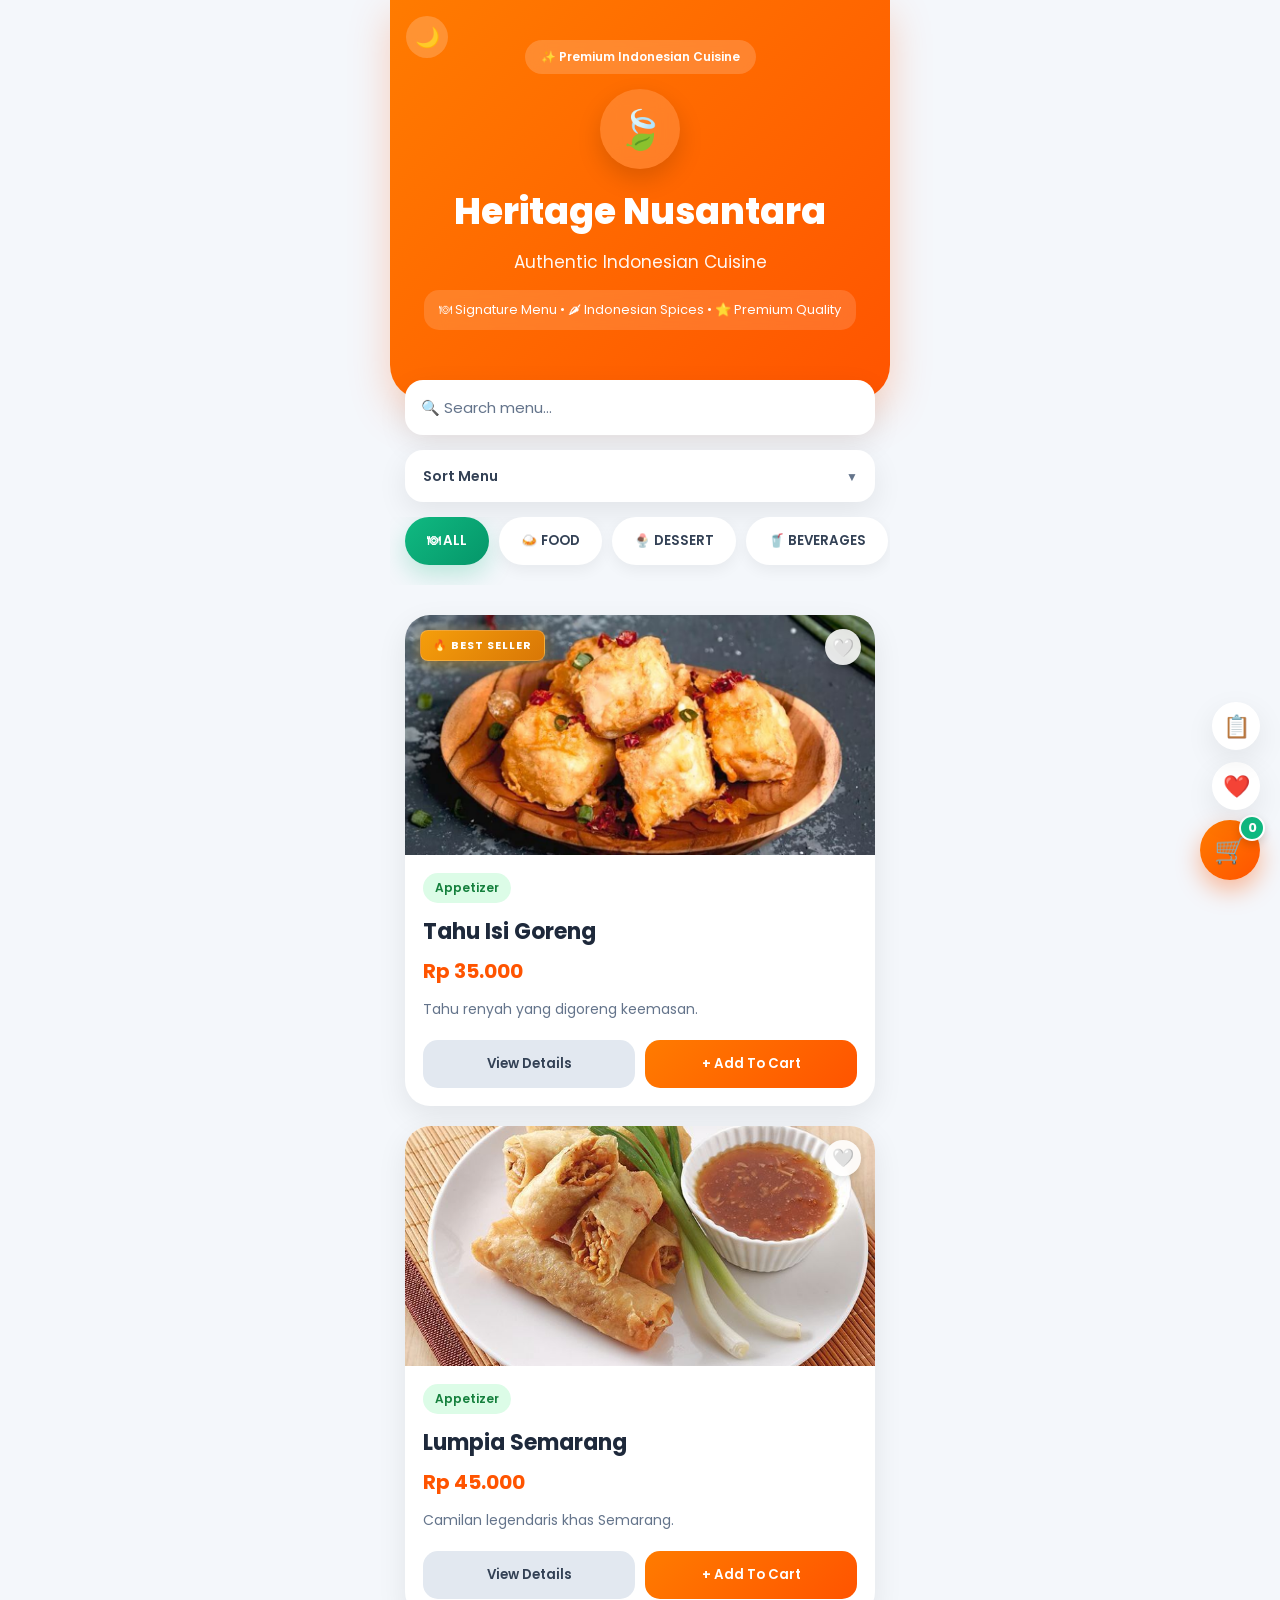
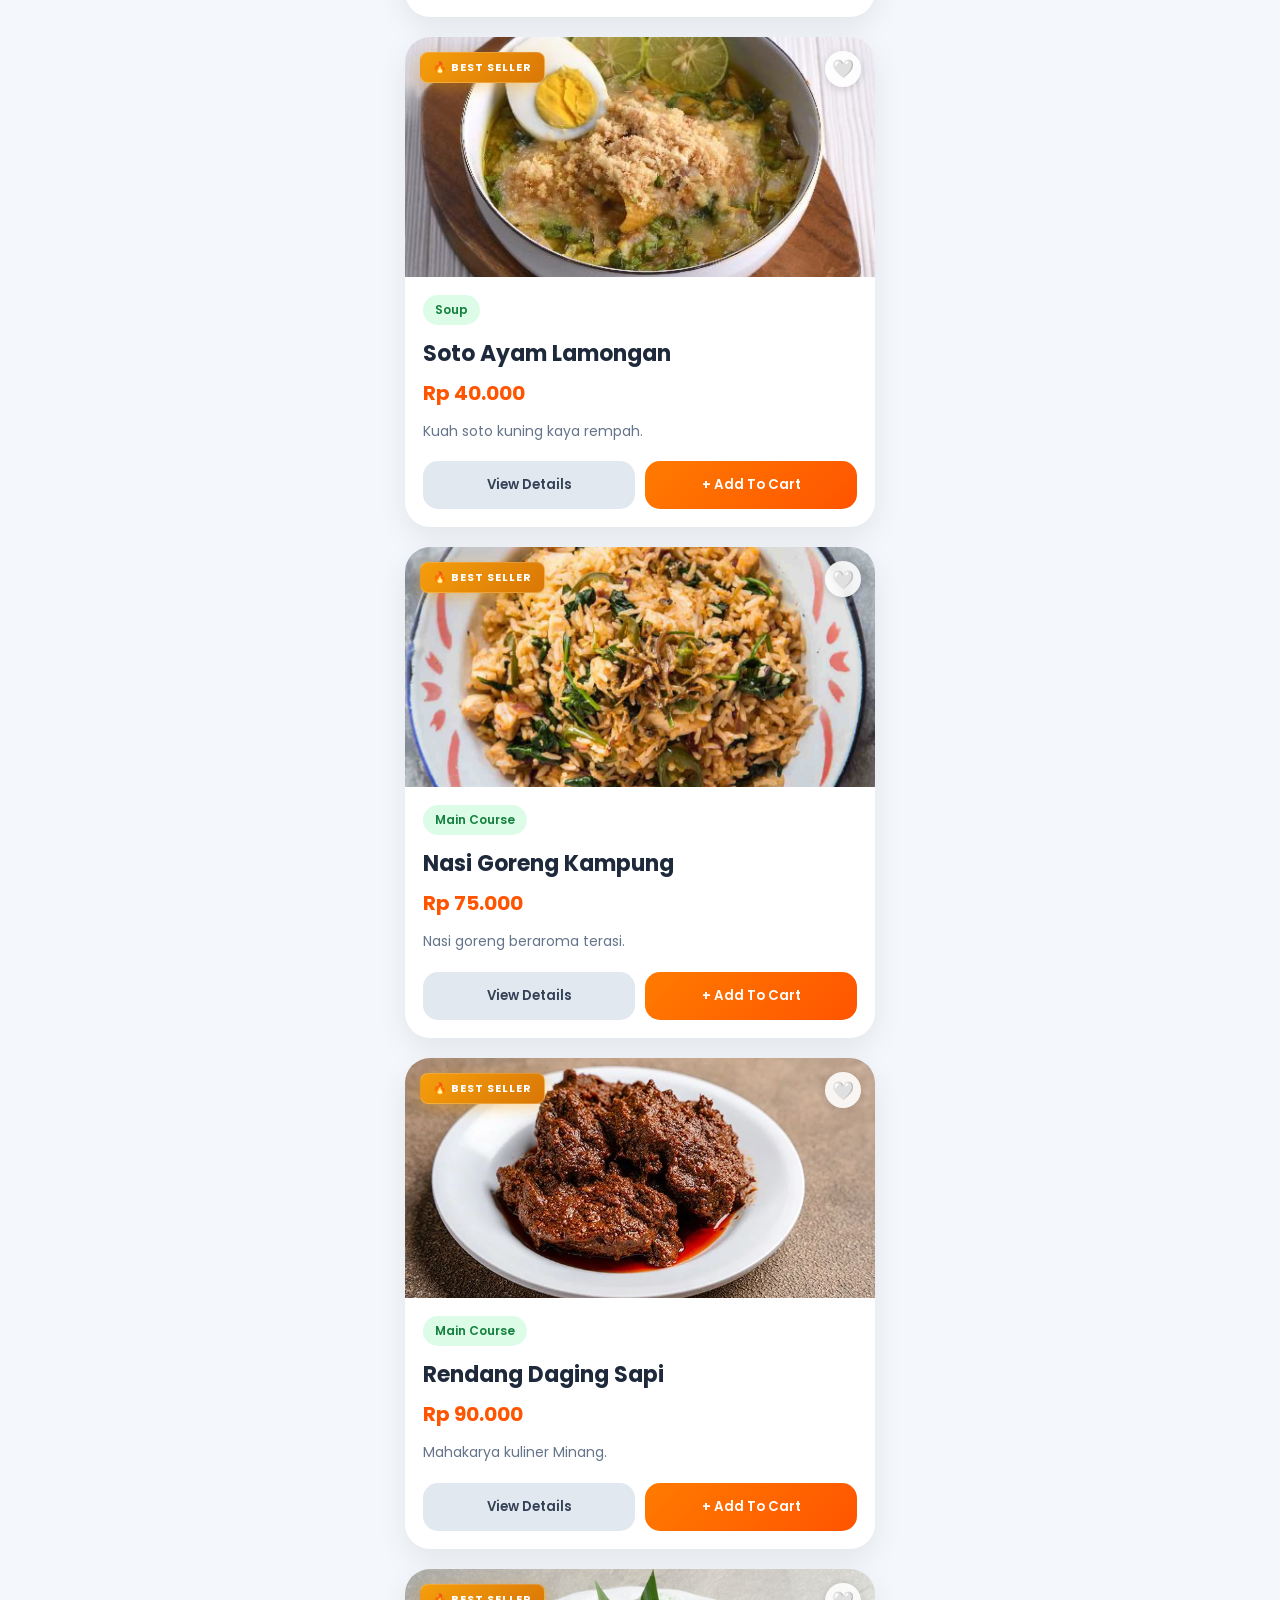
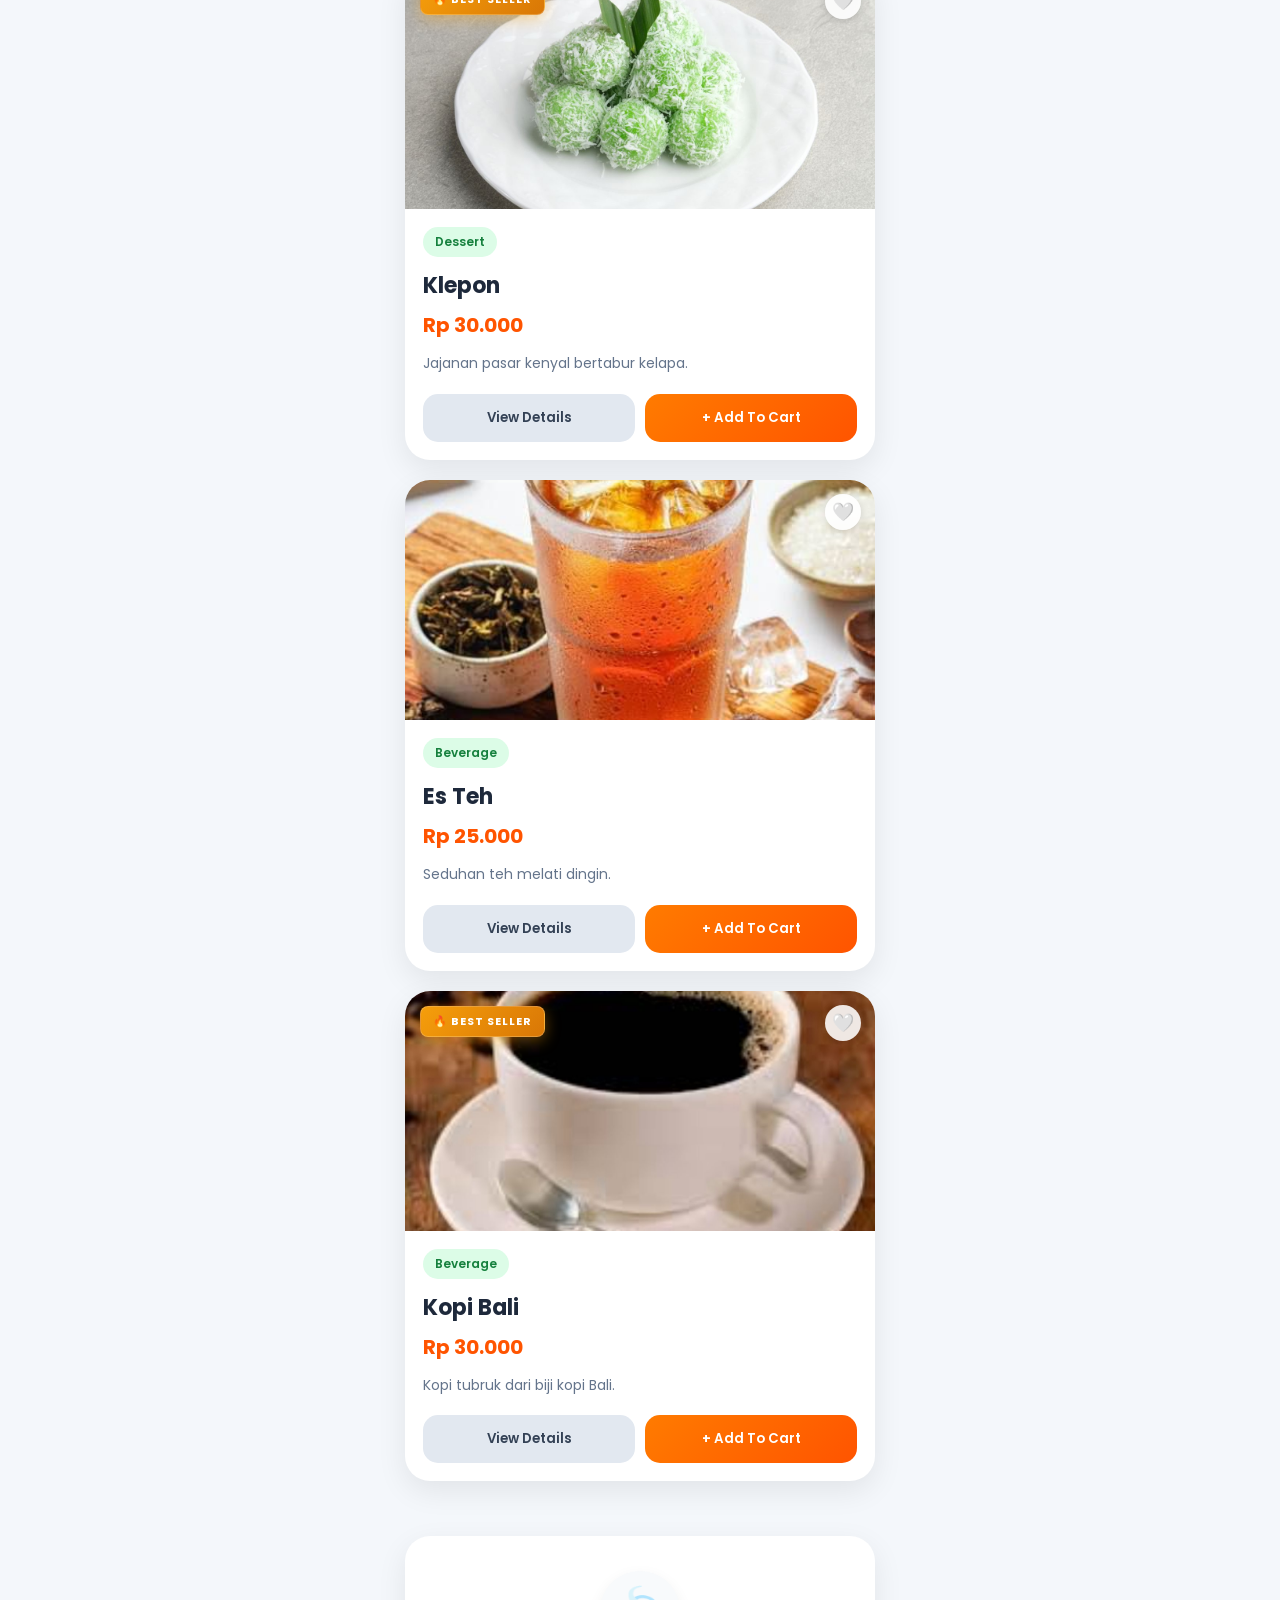
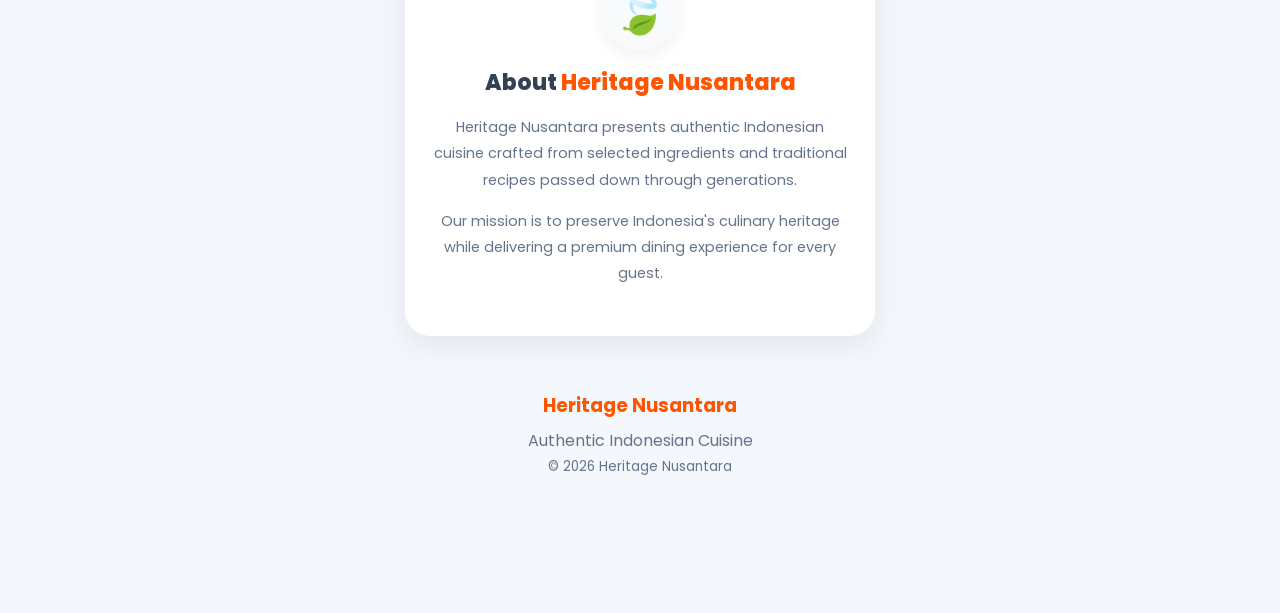
==== index.html @ e9218ec2 "Update index.html" ====
<!DOCTYPE html>
<html lang="id" data-theme="light">
<head>
    <meta charset="UTF-8">
    <meta name="viewport" content="width=device-width, initial-scale=1.0, viewport-fit=cover">
    <title>Heritage Nusantara - Premium Indonesian Cuisine</title>
    <link rel="stylesheet" href="style.css">
</head>
<body>

<!-- ===== SUCCESS POPUP ===== -->
<div id="success-popup" class="success-popup">
    <div class="popup-content">
        <div class="checkmark">✓</div>
        <p>Successfully added to cart!</p>
    </div>
</div>

<!-- ===== QUICK ADD MODAL ===== -->
<div id="quickAddModal" class="quick-add-modal">
    <div class="quick-add-content">
        <span class="close-quick" onclick="closeQuickAddModal()">&times;</span>
        <h3>➕ Add to Cart</h3>
        <p id="quickAddItemName"></p>
        <div class="quantity-wrapper">
            <button onclick="decreaseQuickQty()">-</button>
            <span id="quickQty">1</span>
            <button onclick="increaseQuickQty()">+</button>
        </div>
        <textarea id="quickNotes" placeholder="Special request notes (optional)..."></textarea>
        <button class="order-btn" onclick="confirmQuickAdd()">Add To Cart</button>
    </div>
</div>

<div class="app">
    <header>
        <div class="restaurant-badge">✨ Premium Indonesian Cuisine</div>
        <button class="darkmode-toggle" id="darkmodeToggle" onclick="toggleDarkMode()" title="Toggle Dark Mode">
            <span id="darkmodeIcon">🌙</span>
        </button>
        <button class="cart-icon" id="cartIconBtn" onclick="openCart()">
            🛒
            <span id="cart-count">0</span>
        </button>
        <div class="logo-circle">🍃</div>
        <h1 class="restaurant-name">Heritage Nusantara</h1>
        <p class="restaurant-tagline">Authentic Indonesian Cuisine</p>
        <div class="header-info">
            🍽 Signature Menu • 🌶 Indonesian Spices • ⭐ Premium Quality
        </div>
    </header>

    <div class="search-wrapper">
        <input type="text" id="searchInput" placeholder="🔍 Search menu..." onkeyup="searchMenu()">
    </div>
    <div class="sort-wrapper">
        <select id="sortMenu" onchange="sortMenu()">
            <option value="" disabled selected>Sort Menu</option>
            <option value="default">❌ Clear Filter (Default)</option>
            <option value="az">A-Z</option>
            <option value="za">Z-A</option>
            <option value="low">Price Low to High</option>
            <option value="high">Price High to Low</option>
        </select>
    </div>
    <div class="category-wrapper">
        <button class="category-btn active" onclick="changeCategory(this,'all')">🍽 ALL</button>
        <button class="category-btn" onclick="changeCategory(this,'makanan')">🍛 FOOD</button>
        <button class="category-btn" onclick="changeCategory(this,'dessert')">🍨 DESSERT</button>
        <button class="category-btn" onclick="changeCategory(this,'minuman')">🥤 BEVERAGES</button>
    </div>
    <div id="menu-list"></div>

    <section class="about-section">
        <div class="about-icon">🍃</div>
        <h2>About <span>Heritage Nusantara</span></h2>
        <p>Heritage Nusantara presents authentic Indonesian cuisine crafted from selected ingredients and traditional recipes passed down through generations.</p>
        <p>Our mission is to preserve Indonesia's culinary heritage while delivering a premium dining experience for every guest.</p>
    </section>
    <footer>
        <h3>Heritage Nusantara</h3>
        <p>Authentic Indonesian Cuisine</p>
        <small>© 2026 Heritage Nusantara</small>
    </footer>
</div>

<!-- ===== MODAL DETAIL ===== -->
<div id="modal" class="modal">
    <div class="modal-container">
        <span class="close-modal" onclick="closeModal()">&times;</span>
        <div class="modal-scrollable">
            <img id="modal-image" class="modal-image" loading="lazy">
            <div class="modal-content-inner">
                <div class="modal-header-row">
                    <div id="modal-category" class="modal-category"></div>
                    <button class="fav-btn" id="modalFavBtn" onclick="toggleFavFromModal()" title="Favorite">♡</button>
                    <button class="share-btn" id="modalShareBtn" onclick="shareItem()" title="Share Menu">
                        <svg width="17" height="17" viewBox="0 0 24 24" fill="none" stroke="currentColor" stroke-width="2.5" stroke-linecap="round" stroke-linejoin="round"><circle cx="18" cy="5" r="3"/><circle cx="6" cy="12" r="3"/><circle cx="18" cy="19" r="3"/><line x1="8.59" y1="13.51" x2="15.42" y2="17.49"/><line x1="15.41" y1="6.51" x2="8.59" y2="10.49"/></svg>
                    </button>
                </div>
                <h2 id="modal-name" class="modal-name"></h2>
                <div id="modal-price" class="modal-price"></div>
                <p id="modal-desc" class="modal-description"></p>
                <div class="modal-quantity">
                    <button class="qty-control" onclick="decreaseModalQty()">−</button>
                    <span id="modal-qty">1</span>
                    <button class="qty-control" onclick="increaseModalQty()">+</button>
                </div>
                <textarea id="modal-notes" placeholder="Special request notes (optional)..."></textarea>
                <button class="modal-add-btn" onclick="addToCartFromModal()">Add To Cart</button>
            </div>
        </div>
    </div>
</div>

<!-- ===== CART MODAL (dengan layar Bill Monitor) ===== -->
<div id="cartModal" class="cart-modal">
    <div class="cart-content">
        <span class="close" onclick="closeCart()">×</span>

        <!-- Screen 1: Cart -->
        <div id="cart-screen">
            <h2>🛒 Your Cart</h2>
            <div id="cart-items"></div>
            <div id="cart-empty-state" class="cart-empty-state" style="display:none;">
                <div class="empty-icon">🛒</div>
                <p>Your cart is empty</p>
                <small>Add some delicious items!</small>
            </div>
            <div class="cart-footer">
                <div class="cart-total">
                    Total: <span id="cart-total">Rp 0</span>
                </div>
                <div class="cart-actions-row">
                    <button class="clear-cart-btn" onclick="clearCart()">🗑 Clear All</button>
                    <button class="checkout-btn" onclick="openOrderSummary()">Proceed to Order</button>
                </div>
            </div>
        </div>

        <!-- Screen 2: Order Summary + Table Number -->
        <div id="order-summary-screen" style="display:none;">
            <h2>📋 Order Summary</h2>
            <div class="table-input-wrapper">
                <label>🪑 Table Number</label>
                <input type="text" id="tableNumber" placeholder="e.g. Table 5" maxlength="20">
            </div>
            <div id="order-summary-items"></div>
            <div class="order-summary-total">
                <span>Total</span>
                <span id="order-summary-grand-total"></span>
            </div>
            <div class="order-timestamp">
                <span id="order-time-display"></span>
            </div>
            <div class="summary-btn-row">
                <button class="back-btn" onclick="backToCart()">← Back</button>
                <button class="checkout-btn" onclick="openPayment()">Pay via QRIS →</button>
            </div>
        </div>

        <!-- Screen 3: Payment -->
        <div id="payment-screen" style="display:none;">
            <h2>💳 QRIS Payment</h2>
            <div class="payment-info-box">
                <div class="pay-table-info" id="payTableInfo"></div>
                <div class="pay-total-info" id="payTotalInfo"></div>
                <div class="pay-time-info" id="payTimeInfo"></div>
            </div>
            <div class="qris-placeholder">
                <div class="barcode-box">
                    <img src="images/QRIS.jpg" alt="QRIS Payment" loading="lazy" style="width:100%; max-width:200px; display:block; margin:0 auto;">
                </div>
            </div>
            <p class="qris-note">Scan the QR code above using your mobile banking or e-wallet app</p>
            <div class="summary-btn-row" style="justify-content:space-between;">
                <button class="back-btn" onclick="backToSummary()">← Back</button>
                <button class="checkout-btn" onclick="confirmPayment()" style="background: linear-gradient(135deg, var(--green), var(--green2));">✅ Sudah Bayar</button>
            </div>
        </div>

        <!-- Screen 4: Bill Monitor -->
        <div id="bill-monitor-screen" style="display:none;">
            <h2>📊 Pantauan Bill</h2>
            <div id="bill-order-id" style="font-size:12px; text-align:center; color:var(--muted); margin-bottom:10px;"></div>
            <div id="bill-items-list"></div>
            <div class="order-summary-total" style="margin:10px 0;">
                <span>Total Tagihan</span>
                <span id="bill-total">Rp 0</span>
            </div>
            <div class="summary-btn-row">
                <button class="back-btn" onclick="closeBillMonitor()">Tutup</button>
                <button id="closeBillBtn" class="checkout-btn" style="background: linear-gradient(135deg, var(--accent), var(--accent2));" onclick="closeBillAndPayment()">💰 Close Bill & Payment</button>
            </div>
        </div>
    </div>
</div>

<!-- ===== FAVORITES MODAL ===== -->
<div id="favModal" class="fav-modal">
    <div class="fav-content">
        <span class="close-fav" onclick="closeFavModal()">&times;</span>
        <h2>❤️ Favorites</h2>
        <div id="fav-list"></div>
        <div id="fav-empty" class="fav-empty" style="display:none;">
            <div class="empty-icon">💔</div>
            <p>No favorites yet</p>
            <small>Tap ♡ on any menu to save it here</small>
        </div>
    </div>
</div>

<!-- ===== FAVORITES FAB ===== -->
<button class="fav-fab" onclick="openFavModal()" title="My Favorites">❤️</button>

<!-- ===== BILL MONITOR FAB (di atas tombol favorit) ===== -->
<button class="bill-fab" onclick="if(activeOrderId) openBillMonitor(activeOrderId); else showShareToast('Tidak ada pesanan aktif');" title="Pantau Pesanan">📋</button>

<!-- ===== SHARE TOAST ===== -->
<div id="shareToast" class="share-toast"></div>

<script src="script.js"></script>
</body>
</html>
---- style.css ----
@import url('https://fonts.googleapis.com/css2?family=Poppins:wght@300;400;500;600;700;800&display=swap');

/* ==================== CSS VARIABLES (Light & Dark) ==================== */
:root {
    --bg: #f4f7fb;
    --surface: #ffffff;
    --surface2: #f8fafc;
    --border: #f1f5f9;
    --border2: #e2e8f0;
    --text-primary: #1e293b;
    --text-secondary: #334155;
    --text-muted: #64748b;
    --text-light: #94a3b8;
    --accent: #ff5400;
    --accent2: #ff7b00;
    --green: #10b981;
    --green2: #059669;
    --tag-bg: #dcfce7;
    --tag-color: #15803d;
    --skeleton: #e2e8f0;
    --skeleton-shine: #f8fafc;
    --shadow-sm: 0 5px 15px rgba(0,0,0,0.06);
    --shadow-md: 0 10px 30px rgba(0,0,0,0.08);
    --shadow-lg: 0 15px 40px rgba(0,0,0,0.12);
    --shadow-accent: 0 10px 25px rgba(255,84,0,0.4);
    --header-gradient: linear-gradient(135deg, #ff7b00, #ff5400);
    --transition: 0.3s cubic-bezier(0.4, 0, 0.2, 1);
}

[data-theme="dark"] {
    --bg: #0f172a;
    --surface: #1e293b;
    --surface2: #0f172a;
    --border: #1e293b;
    --border2: #334155;
    --text-primary: #f1f5f9;
    --text-secondary: #e2e8f0;
    --text-muted: #94a3b8;
    --text-light: #64748b;
    --tag-bg: #064e3b;
    --tag-color: #34d399;
    --skeleton: #1e293b;
    --skeleton-shine: #334155;
    --shadow-sm: 0 5px 15px rgba(0,0,0,0.3);
    --shadow-md: 0 10px 30px rgba(0,0,0,0.4);
    --shadow-lg: 0 15px 40px rgba(0,0,0,0.5);
}

/* ==================== BASE ==================== */
* {
    margin: 0;
    padding: 0;
    box-sizing: border-box;
    font-family: 'Poppins', sans-serif;
}

body {
    background: var(--bg);
    min-height: 100vh;
    transition: background var(--transition), color var(--transition);
}

.app {
    width: 100%;
    max-width: 500px;
    margin: auto;
    min-height: 100vh;
    padding-bottom: 100px;
    position: relative;
    z-index: 1;
}

/* ==================== HEADER ==================== */
header {
    background: var(--header-gradient);
    color: white;
    text-align: center;
    padding: 40px 20px 70px;
    border-radius: 0 0 35px 35px;
    box-shadow: 0 15px 40px rgba(255,84,0,.25);
    position: relative;
    z-index: 2;
}

.restaurant-badge {
    display: inline-block;
    background: rgba(255,255,255,.18);
    backdrop-filter: blur(10px);
    padding: 8px 16px;
    border-radius: 30px;
    font-size: 12px;
    font-weight: 600;
    margin-bottom: 15px;
}

.logo-circle {
    width: 80px; height: 80px;
    margin: auto; margin-bottom: 15px;
    border-radius: 50%;
    background: rgba(255,255,255,.15);
    display: flex; justify-content: center; align-items: center;
    font-size: 38px;
    backdrop-filter: blur(10px);
    box-shadow: 0 10px 25px rgba(0,0,0,.15);
}

.restaurant-name { font-size: 36px; font-weight: 800; margin-bottom: 10px; }
.restaurant-tagline { font-size: 17px; opacity: .95; margin-bottom: 15px; }

.header-info {
    display: inline-block;
    background: rgba(255,255,255,.15);
    backdrop-filter: blur(10px);
    padding: 10px 15px;
    border-radius: 15px;
    font-size: 13px;
}

/* ==================== DARK MODE TOGGLE ==================== */
.darkmode-toggle {
    position: absolute;
    top: 16px;
    left: 16px;
    background: rgba(255,255,255,0.2);
    border: none;
    width: 42px; height: 42px;
    border-radius: 50%;
    font-size: 20px;
    cursor: pointer;
    display: flex; align-items: center; justify-content: center;
    backdrop-filter: blur(10px);
    transition: var(--transition);
    z-index: 10;
}
.darkmode-toggle:hover {
    background: rgba(255,255,255,0.35);
    transform: scale(1.1);
}

/* ==================== FAVORITES FAB ==================== */
.fav-fab {
    position: fixed;
    bottom: 90px;
    right: 20px;
    background: var(--surface);
    border: none;
    width: 48px; height: 48px;
    border-radius: 50%;
    font-size: 22px;
    cursor: pointer;
    display: flex; align-items: center; justify-content: center;
    box-shadow: var(--shadow-md);
    z-index: 99;
    transition: var(--transition);
}
.fav-fab:hover { transform: scale(1.1); }

/* ==================== BILL MONITOR FAB (Baru) ==================== */
.bill-fab {
    position: fixed;
    bottom: 150px;
    right: 20px;
    background: var(--surface);
    border: none;
    width: 48px; height: 48px;
    border-radius: 50%;
    font-size: 22px;
    cursor: pointer;
    display: flex; align-items: center; justify-content: center;
    box-shadow: var(--shadow-md);
    z-index: 99;
    transition: var(--transition);
    color: var(--accent);
}
.bill-fab:hover { transform: scale(1.1); background: var(--accent); color: white; }

/* ==================== CART ICON ==================== */
.cart-icon {
    position: fixed;
    bottom: 20px; right: 20px;
    background: var(--header-gradient);
    color: white;
    border: none;
    width: 60px; height: 60px;
    border-radius: 50%;
    font-size: 26px;
    display: flex; justify-content: center; align-items: center;
    cursor: pointer;
    box-shadow: var(--shadow-accent);
    z-index: 100;
    transition: 0.3s cubic-bezier(0.175, 0.885, 0.32, 1.275);
}
.cart-icon:hover {
    transform: scale(1.05);
    box-shadow: 0 15px 35px rgba(255,84,0,0.5);
}
.cart-icon.cart-pop {
    animation: cartPop 0.5s cubic-bezier(0.175, 0.885, 0.32, 1.275);
}
@keyframes cartPop {
    0%   { transform: scale(1); }
    35%  { transform: scale(1.28); }
    65%  { transform: scale(0.93); }
    85%  { transform: scale(1.07); }
    100% { transform: scale(1); }
}

#cart-count {
    position: absolute; top: -5px; right: -5px;
    background: var(--green);
    color: white;
    font-size: 13px; font-weight: 700;
    width: 26px; height: 26px;
    border-radius: 50%;
    display: flex; justify-content: center; align-items: center;
    border: 2px solid white;
    box-shadow: 0 4px 10px rgba(0,0,0,0.15);
    transition: transform 0.2s;
}

/* ==================== SEARCH & SORT ==================== */
.search-wrapper {
    padding: 15px;
    margin-top: -35px;
    position: relative; z-index: 10;
}
.search-wrapper input {
    width: 100%; border: none; padding: 16px; border-radius: 18px;
    background: var(--surface); color: var(--text-primary);
    font-size: 15px; box-shadow: var(--shadow-md); outline: none;
    transition: var(--transition);
}
.search-wrapper input::placeholder { color: var(--text-muted); }
.search-wrapper input:focus {
    box-shadow: 0 8px 25px rgba(255,84,0,0.15), 0 0 0 2px rgba(255,84,0,0.15);
}

.sort-wrapper {
    padding: 0 15px 15px;
    position: relative; z-index: 10;
}
.sort-wrapper select {
    width: 100%; height: 52px; border: none; outline: none;
    appearance: none; -webkit-appearance: none;
    background: var(--surface); color: var(--text-secondary);
    border-radius: 18px; padding: 0 50px 0 18px;
    font-size: 14px; font-weight: 600;
    cursor: pointer; box-shadow: var(--shadow-md); transition: var(--transition);
}
.sort-wrapper select:hover { transform: translateY(-2px); box-shadow: var(--shadow-lg); }
.sort-wrapper::after {
    content: "▼"; position: absolute; right: 32px; bottom: 31px;
    font-size: 12px; color: var(--text-muted); pointer-events: none;
}

/* ==================== CATEGORY BUTTONS ==================== */
.category-wrapper {
    display: flex; gap: 10px;
    overflow-x: auto; overflow-y: visible;
    padding: 0 15px 20px;
    scrollbar-width: none; position: relative; z-index: 10; margin-bottom: 15px;
}
.category-wrapper::-webkit-scrollbar { display: none; }

.category-btn {
    border: none; padding: 14px 22px; border-radius: 50px;
    background: var(--surface); color: var(--text-secondary);
    font-weight: 600; white-space: nowrap; cursor: pointer;
    transition: var(--transition); box-shadow: var(--shadow-sm); flex-shrink: 0;
}
.category-btn:hover {
    background: #2563eb; color: white; transform: scale(1.02);
    box-shadow: 0 10px 20px rgba(37,99,235,0.3);
}
.category-btn.active {
    background: linear-gradient(135deg, var(--green), var(--green2));
    color: white; box-shadow: 0 10px 25px rgba(16,185,129,.25);
}

/* ==================== MENU CARDS ==================== */
#menu-list { padding: 15px; display: grid; gap: 20px; }

.menu-card {
    background: var(--surface); border-radius: 25px; overflow: hidden;
    box-shadow: var(--shadow-md);
    transition: transform var(--transition), box-shadow var(--transition);
    animation: fadeUp .45s ease both;
}
.menu-card:hover { transform: translateY(-6px); box-shadow: var(--shadow-lg); }

.image-wrapper { position: relative; overflow: hidden; }
.menu-img {
    width: 100%; height: 240px; object-fit: cover; display: block;
    transition: transform 0.4s ease;
}
.menu-card:hover .menu-img { transform: scale(1.04); }

.best-seller {
    position: absolute; top: 15px; left: 15px;
    background: linear-gradient(135deg, #f59e0b, #d97706);
    color: white; padding: 6px 12px; border-radius: 8px;
    font-size: 11px; font-weight: 700; letter-spacing: 1px; text-transform: uppercase;
    box-shadow: 0 4px 15px rgba(245,158,11,0.4); z-index: 10;
    display: flex; align-items: center; gap: 4px;
    border: 1px solid rgba(255,255,255,0.2); backdrop-filter: blur(4px);
}

/* Card Favorite Button */
.card-fav-btn {
    position: absolute; top: 14px; right: 14px;
    background: rgba(255,255,255,0.88); border: none;
    width: 36px; height: 36px; border-radius: 50%;
    font-size: 18px; cursor: pointer; z-index: 10;
    display: flex; align-items: center; justify-content: center;
    backdrop-filter: blur(6px);
    box-shadow: 0 2px 8px rgba(0,0,0,0.15);
    transition: var(--transition);
}
.card-fav-btn:hover { transform: scale(1.15); }
.card-fav-btn.active { background: rgba(255,255,255,0.95); }

.menu-info { padding: 18px; }
.food-tag {
    display: inline-block; background: var(--tag-bg); color: var(--tag-color);
    padding: 6px 12px; border-radius: 20px; font-size: 12px; font-weight: 600; margin-bottom: 12px;
}
.menu-info h3 { font-size: 22px; margin-bottom: 8px; color: var(--text-primary); }
.price { color: var(--accent); font-size: 20px; font-weight: 700; margin-bottom: 12px; }
.menu-info p { color: var(--text-muted); line-height: 1.7; font-size: 14px; }

.card-actions { display: flex; gap: 10px; margin-top: 18px; }
.detail-btn {
    flex: 1; border: none; padding: 14px; border-radius: 15px; cursor: pointer; font-weight: 600;
    color: var(--text-secondary); background: var(--border2); transition: var(--transition);
}
.detail-btn:hover { background: #cbd5e1; }
.add-to-cart-btn {
    flex: 1; border: none; padding: 14px; border-radius: 15px; cursor: pointer; font-weight: 600;
    color: white; background: linear-gradient(135deg, var(--accent2), var(--accent)); transition: var(--transition);
}
.add-to-cart-btn:hover { transform: translateY(-2px); box-shadow: 0 10px 25px rgba(255,84,0,.3); }
.add-to-cart-btn.disabled {
    background: #ccc !important;
    cursor: not-allowed !important;
    transform: none !important;
    box-shadow: none !important;
}

/* ==================== SKELETON LOADING ==================== */
.skeleton-card {
    background: var(--surface); border-radius: 25px; overflow: hidden;
    box-shadow: var(--shadow-md); animation: fadeUp .4s ease;
}
.skeleton-img { width: 100%; height: 240px; }
.skeleton-body { padding: 18px; }
.skeleton-tag { width: 80px; height: 28px; border-radius: 20px; margin-bottom: 12px; }
.skeleton-title { width: 65%; height: 24px; border-radius: 8px; margin-bottom: 10px; }
.skeleton-price { width: 40%; height: 22px; border-radius: 8px; margin-bottom: 12px; }
.skeleton-desc { width: 100%; height: 60px; border-radius: 8px; margin-bottom: 18px; }
.skeleton-btns { display: flex; gap: 10px; }
.skeleton-btn { flex: 1; height: 48px; border-radius: 15px; }

.skeleton-pulse {
    background: linear-gradient(90deg, var(--skeleton) 25%, var(--skeleton-shine) 50%, var(--skeleton) 75%);
    background-size: 200% 100%;
    animation: shimmer 1.5s infinite;
}
@keyframes shimmer {
    0%   { background-position: 200% 0; }
    100% { background-position: -200% 0; }
}

/* ==================== EMPTY STATE ==================== */
.empty-state {
    text-align: center; padding: 60px 20px;
    animation: fadeUp .4s ease;
}
.empty-state-icon { font-size: 64px; margin-bottom: 20px; }
.empty-state h3 { font-size: 20px; color: var(--text-primary); margin-bottom: 8px; font-weight: 700; }
.empty-state p { color: var(--text-muted); font-size: 15px; margin-bottom: 24px; }
.empty-state-btn {
    border: none; padding: 14px 28px; border-radius: 50px; cursor: pointer; font-weight: 600;
    color: white; background: linear-gradient(135deg, var(--accent2), var(--accent));
    font-size: 15px; transition: var(--transition);
}
.empty-state-btn:hover { transform: translateY(-2px); box-shadow: 0 10px 25px rgba(255,84,0,.3); }

/* ==================== ABOUT SECTION ==================== */
.about-section {
    margin: 40px 15px 20px; background: var(--surface); padding: 35px 25px; border-radius: 25px;
    box-shadow: var(--shadow-md); text-align: center;
}
.about-icon {
    font-size: 45px; margin-bottom: 15px; display: inline-block; background: var(--surface2);
    width: 80px; height: 80px; line-height: 80px; border-radius: 50%; box-shadow: var(--shadow-sm);
}
.about-section h2 { font-size: 22px; color: var(--text-secondary); margin-bottom: 15px; font-weight: 800; }
.about-section h2 span { color: var(--accent); }
.about-section p { color: var(--text-muted); font-size: 14.5px; line-height: 1.8; margin-bottom: 15px; }

/* ==================== MODAL DETAIL ==================== */
.modal {
    display: none;
    position: fixed; inset: 0;
    background: rgba(0,0,0,0.75);
    backdrop-filter: blur(8px);
    z-index: 999;
    justify-content: center; align-items: center;
    padding: 20px; box-sizing: border-box;
}

.modal-container {
    width: 100%; max-width: 420px; max-height: 88vh;
    background: var(--surface); border-radius: 28px;
    overflow: hidden; position: relative;
    animation: fadeUp 0.3s ease;
    display: flex; flex-direction: column;
    box-shadow: 0 25px 60px rgba(0,0,0,0.35);
}

.modal-scrollable {
    overflow-y: auto; overflow-x: hidden; flex: 1;
    scrollbar-width: thin; scrollbar-color: var(--accent) var(--border);
}
.modal-scrollable::-webkit-scrollbar { width: 4px; }
.modal-scrollable::-webkit-scrollbar-track { background: var(--border); }
.modal-scrollable::-webkit-scrollbar-thumb { background: var(--accent); border-radius: 10px; }

.close-modal {
    position: absolute; top: 12px; right: 12px;
    font-size: 20px; font-weight: 600; color: #1e293b;
    cursor: pointer; z-index: 20;
    background: rgba(255,255,255,0.92);
    width: 36px; height: 36px; border-radius: 50%;
    display: flex; align-items: center; justify-content: center;
    backdrop-filter: blur(4px); line-height: 1;
    box-shadow: 0 2px 8px rgba(0,0,0,0.15);
    transition: var(--transition);
}
.close-modal:hover { background: white; color: var(--accent); }

.modal-image {
    width: 100%; height: 240px; object-fit: cover; display: block;
    margin: 0; padding: 0; border-radius: 0;
    background: var(--surface2); flex-shrink: 0;
}

.modal-content-inner { padding: 20px 22px 28px; }

/* Modal header row: category + fav + share */
.modal-header-row {
    display: flex; align-items: center; gap: 10px; margin-bottom: 12px;
}
.modal-category {
    display: inline-block; background: var(--tag-bg); color: var(--tag-color);
    padding: 6px 14px; border-radius: 40px; font-size: 12px; font-weight: 600;
    flex-shrink: 0;
}
.fav-btn, .share-btn {
    background: var(--surface2); border: 1px solid var(--border2);
    width: 36px; height: 36px; border-radius: 50%;
    font-size: 17px; cursor: pointer;
    display: flex; align-items: center; justify-content: center;
    transition: var(--transition); margin-left: auto; flex-shrink: 0;
    color: var(--text-muted);
}
.fav-btn { margin-left: auto; }
.share-btn { margin-left: 0; }
.fav-btn:hover { transform: scale(1.12); }
.fav-btn.fav-active { background: #fee2e2; border-color: #fca5a5; }
.share-btn:hover { background: var(--border2); transform: scale(1.1); }

.modal-name { font-size: 24px; font-weight: 700; margin-bottom: 6px; color: var(--text-primary); }
.modal-price { font-size: 22px; font-weight: 700; color: var(--accent); margin-bottom: 12px; }
.modal-description { color: var(--text-muted); line-height: 1.6; font-size: 14px; margin-bottom: 20px; }

.modal-quantity {
    display: flex; justify-content: center; align-items: center; gap: 24px; margin: 20px 0;
}
.qty-control {
    width: 44px; height: 44px; border-radius: 50%;
    background: var(--accent); color: white; border: none;
    font-size: 28px; font-weight: 600; cursor: pointer; transition: var(--transition);
}
.qty-control:hover { background: #e04e00; transform: scale(1.06); }
#modal-qty { font-size: 24px; font-weight: 700; min-width: 40px; text-align: center; color: var(--text-primary); }

#modal-notes {
    width: 100%; min-height: 90px;
    border: 1px solid var(--border2); border-radius: 20px;
    padding: 12px 16px; font-size: 14px; resize: vertical;
    margin: 10px 0 16px; font-family: 'Poppins', sans-serif;
    background: var(--surface); color: var(--text-primary);
    transition: var(--transition);
}
#modal-notes:focus { outline: none; border-color: var(--accent); box-shadow: 0 0 0 3px rgba(255,84,0,0.1); }

.modal-add-btn {
    background: linear-gradient(105deg, var(--accent2), var(--accent));
    border: none; width: 100%; padding: 14px 0; border-radius: 60px;
    color: white; font-size: 16px; font-weight: 700; cursor: pointer;
    transition: var(--transition); box-shadow: 0 8px 20px rgba(255,84,0,0.3); margin-bottom: 8px;
}
.modal-add-btn:hover { transform: translateY(-2px); box-shadow: 0 12px 28px rgba(255,84,0,0.4); }

/* ==================== QUICK ADD MODAL ==================== */
.quick-add-modal {
    display: none; position: fixed; inset: 0;
    background: rgba(0,0,0,0.7); backdrop-filter: blur(5px);
    z-index: 1001; justify-content: center; align-items: center;
}
.quick-add-content {
    background: var(--surface); width: 85%; max-width: 350px;
    border-radius: 28px; padding: 25px; text-align: center;
    animation: fadeUp 0.3s ease; position: relative;
}
.quick-add-content h3 { margin-bottom: 15px; color: var(--accent); }
.quick-add-content p { font-weight: 600; margin-bottom: 15px; color: var(--text-primary); }
.quick-add-content .quantity-wrapper {
    display: flex; justify-content: center; gap: 20px; margin: 20px 0;
}
.quick-add-content .quantity-wrapper button {
    width: 44px; height: 44px; border-radius: 50%;
    border: none; background: var(--accent); color: white; font-size: 22px; cursor: pointer;
}
#quickQty { font-size: 22px; font-weight: bold; color: var(--text-primary); }
.quick-add-content textarea {
    width: 100%; min-height: 80px;
    border: 1px solid var(--border2); border-radius: 16px; padding: 12px; resize: none; margin: 10px 0;
    background: var(--surface); color: var(--text-primary); font-family: 'Poppins', sans-serif;
}
.close-quick {
    position: absolute; top: 12px; right: 18px; font-size: 28px;
    cursor: pointer; color: var(--text-muted);
}
.order-btn {
    background: linear-gradient(105deg, var(--accent2), var(--accent));
    border: none; color: white; padding: 14px; border-radius: 50px;
    font-size: 1rem; font-weight: 700; cursor: pointer; width: 100%; margin-top: 10px;
    transition: var(--transition);
}
.order-btn:hover { transform: translateY(-2px); box-shadow: 0 8px 20px rgba(255,84,0,0.3); }

/* ==================== CART MODAL ==================== */
.cart-modal {
    display: none; position: fixed; inset: 0;
    background: rgba(0,0,0,.65); backdrop-filter: blur(8px); z-index: 1000;
    overflow-y: auto;
}
.cart-content {
    width: 90%; max-width: 420px; margin: 40px auto 40px;
    background: var(--surface); border-radius: 28px;
    padding: 25px; position: relative; animation: fadeUp .3s ease;
}
.cart-content h2 {
    font-size: 22px; color: var(--text-secondary); margin-bottom: 20px;
    text-align: center; border-bottom: 2px dashed var(--border2); padding-bottom: 15px;
}
.cart-content .close {
    position: absolute; top: 16px; right: 20px;
    font-size: 28px; cursor: pointer; color: var(--text-muted); line-height: 1;
}

#cart-items { max-height: 300px; overflow-y: auto; margin-bottom: 10px; padding-right: 4px; }

.cart-item {
    display: flex; justify-content: space-between; align-items: center;
    background: var(--surface2); padding: 15px; border-radius: 18px;
    margin-bottom: 10px; border: 1px solid var(--border);
    animation: fadeUp 0.25s ease;
}
.cart-item-info { flex: 1; padding-right: 10px; }
.cart-item-info strong { color: var(--text-secondary); font-size: 15px; display: block; margin-bottom: 4px; }
.cart-item-price { color: var(--accent); font-weight: 700; font-size: 14px; }
.cart-notes { display: block; color: var(--text-light); font-size: 12px; margin-top: 4px; font-style: italic; }
.cart-item-controls { display: flex; align-items: center; gap: 8px; }
.btn-qty {
    width: 28px; height: 28px; border: none; border-radius: 8px;
    background: var(--border2); color: var(--text-secondary); font-weight: bold; cursor: pointer;
    transition: var(--transition);
}
.btn-qty:hover { background: var(--accent); color: white; }
.btn-remove {
    background: #fee2e2; color: #ef4444; border: none; padding: 6px 8px;
    border-radius: 8px; cursor: pointer; transition: var(--transition);
}
.btn-remove:hover { background: #fca5a5; }

/* Cart empty state */
.cart-empty-state {
    text-align: center; padding: 40px 20px;
}
.cart-empty-state .empty-icon { font-size: 50px; margin-bottom: 12px; }
.cart-empty-state p { color: var(--text-secondary); font-weight: 600; margin-bottom: 6px; }
.cart-empty-state small { color: var(--text-muted); }

/* Cart footer */
.cart-footer { margin-top: 12px; }
.cart-total {
    display: flex; justify-content: space-between; align-items: center;
    font-size: 18px; font-weight: 700; color: var(--text-secondary);
    margin-bottom: 14px; padding-top: 14px; border-top: 2px solid var(--border);
}
#cart-total { color: var(--accent); font-size: 22px; }

.cart-actions-row { display: flex; gap: 10px; }
.clear-cart-btn {
    flex: 0 0 auto; border: none; padding: 14px 16px; border-radius: 15px; cursor: pointer;
    font-size: 14px; font-weight: 600; color: #ef4444; background: #fee2e2; transition: var(--transition);
}
.clear-cart-btn:hover { background: #fca5a5; }
.checkout-btn {
    flex: 1; border: none; padding: 14px; border-radius: 15px; cursor: pointer;
    font-size: 15px; font-weight: 700; color: white;
    background: linear-gradient(135deg, var(--green), var(--green2)); transition: var(--transition);
}
.checkout-btn:hover { transform: translateY(-2px); box-shadow: 0 8px 20px rgba(16,185,129,0.3); }

/* ==================== ORDER SUMMARY SCREEN ==================== */
.table-input-wrapper {
    margin-bottom: 18px;
}
.table-input-wrapper label {
    display: block; font-size: 13px; font-weight: 600; color: var(--text-muted); margin-bottom: 8px;
}
.table-input-wrapper input {
    width: 100%; border: 1.5px solid var(--border2); border-radius: 14px;
    padding: 12px 16px; font-size: 15px; font-family: 'Poppins', sans-serif;
    background: var(--surface2); color: var(--text-primary); outline: none;
    transition: var(--transition);
}
.table-input-wrapper input:focus { border-color: var(--accent); box-shadow: 0 0 0 3px rgba(255,84,0,0.1); }

.summary-item {
    display: flex; justify-content: space-between; align-items: flex-start;
    padding: 12px 0; border-bottom: 1px solid var(--border);
}
.summary-item:last-child { border-bottom: none; }
.summary-item-left { display: flex; flex-direction: column; gap: 3px; flex: 1; padding-right: 12px; }
.summary-item-qty { font-weight: 700; color: var(--accent); font-size: 14px; }
.summary-item-name { font-weight: 600; color: var(--text-primary); font-size: 14px; }
.summary-item-note { font-size: 12px; color: var(--text-muted); font-style: italic; }
.summary-item-price { font-weight: 700; color: var(--text-secondary); font-size: 14px; flex-shrink: 0; }

.order-summary-total {
    display: flex; justify-content: space-between; align-items: center;
    font-size: 17px; font-weight: 800; color: var(--text-primary);
    padding: 14px 0 10px; border-top: 2px solid var(--border);
    margin-top: 4px;
}
.order-summary-total span:last-child { color: var(--accent); font-size: 20px; }

.order-timestamp {
    text-align: center; font-size: 12px; color: var(--text-muted);
    padding: 8px 0 16px;
}

.summary-btn-row { display: flex; gap: 10px; margin-top: 8px; }
.back-btn {
    flex: 0 0 auto; border: 1.5px solid var(--border2); padding: 14px 16px; border-radius: 15px;
    cursor: pointer; font-size: 14px; font-weight: 600;
    color: var(--text-muted); background: var(--surface2); transition: var(--transition);
}
.back-btn:hover { background: var(--border2); }

/* ==================== PAYMENT SCREEN ==================== */
.payment-info-box {
    background: var(--surface2); border-radius: 16px; padding: 16px;
    margin-bottom: 16px; display: flex; flex-direction: column; gap: 8px;
}
.pay-table-info, .pay-total-info, .pay-time-info {
    font-size: 14px; color: var(--text-muted);
}
.pay-total-info strong { color: var(--accent); font-size: 18px; }
.pay-table-info strong, .pay-time-info strong { color: var(--text-primary); }

.qris-placeholder { text-align: center; padding: 10px 20px; }
.barcode-box {
    border: 2px dashed var(--border2); padding: 20px; border-radius: 15px;
    background: var(--surface2); margin-bottom: 12px;
}
.barcode-box img { width: 100%; max-width: 200px; display: block; margin: 0 auto; border-radius: 10px; }
.qris-note { text-align: center; font-size: 13px; color: var(--text-muted); line-height: 1.5; }

/* ==================== BILL MONITOR SCREEN ==================== */
.item-status-badge {
    display: inline-block;
    padding: 2px 8px;
    border-radius: 20px;
    font-size: 11px;
    font-weight: 600;
    margin-left: 8px;
}
.status-baru { background: #fff3e0; color: #e65100; }
.status-diproses { background: #fef9c3; color: #92400e; }
.status-selesai { background: #dcfce7; color: #166534; }

/* ==================== FAVORITES MODAL ==================== */
.fav-modal {
    display: none; position: fixed; inset: 0;
    background: rgba(0,0,0,0.7); backdrop-filter: blur(8px);
    z-index: 1002; justify-content: center; align-items: center;
    padding: 20px; box-sizing: border-box;
}
.fav-content {
    background: var(--surface); width: 100%; max-width: 420px;
    border-radius: 28px; padding: 25px; position: relative;
    animation: fadeUp 0.3s ease; max-height: 80vh; overflow-y: auto;
}
.close-fav {
    position: absolute; top: 16px; right: 20px; font-size: 28px;
    cursor: pointer; color: var(--text-muted); line-height: 1;
}
.fav-content h2 {
    font-size: 22px; color: var(--text-secondary); margin-bottom: 20px;
    text-align: center; border-bottom: 2px dashed var(--border2); padding-bottom: 15px;
}

.fav-item {
    display: flex; align-items: center; gap: 14px;
    padding: 12px 0; border-bottom: 1px solid var(--border);
}
.fav-item:last-child { border-bottom: none; }
.fav-item img { width: 60px; height: 60px; border-radius: 14px; object-fit: cover; flex-shrink: 0; }
.fav-item-info { flex: 1; }
.fav-item-info strong { display: block; font-size: 14px; font-weight: 700; color: var(--text-primary); margin-bottom: 4px; }
.fav-item-info span { font-size: 13px; color: var(--accent); font-weight: 600; }
.fav-item-actions { display: flex; gap: 8px; flex-shrink: 0; }
.fav-add-btn {
    border: none; padding: 8px 14px; border-radius: 10px; cursor: pointer;
    font-size: 13px; font-weight: 600; color: white;
    background: linear-gradient(135deg, var(--accent2), var(--accent)); transition: var(--transition);
}
.fav-add-btn:hover { transform: translateY(-1px); }
.fav-remove-btn {
    border: none; padding: 8px 10px; border-radius: 10px; cursor: pointer;
    background: #fee2e2; color: #ef4444; transition: var(--transition);
}
.fav-remove-btn:hover { background: #fca5a5; }

.fav-empty { text-align: center; padding: 40px 20px; }
.fav-empty .empty-icon { font-size: 50px; margin-bottom: 12px; }
.fav-empty p { color: var(--text-secondary); font-weight: 600; margin-bottom: 6px; }
.fav-empty small { color: var(--text-muted); }

/* ==================== SUCCESS POPUP ==================== */
.success-popup {
    display: none; position: fixed; top: 50%; left: 50%;
    transform: translate(-50%, -50%) scale(0.85);
    z-index: 9999; background: var(--surface); padding: 25px; border-radius: 28px;
    box-shadow: 0 10px 40px rgba(0,0,0,0.2); text-align: center; width: 80%; max-width: 300px;
    opacity: 0; transition: opacity 0.2s, transform 0.3s cubic-bezier(0.175, 0.885, 0.32, 1.275);
}
.success-popup.show {
    display: block;
    opacity: 1;
    transform: translate(-50%, -50%) scale(1);
}
.success-popup p { color: var(--text-secondary); font-weight: 600; }
.checkmark { font-size: 50px; color: var(--green); margin-bottom: 10px; }

/* ==================== SHARE TOAST ==================== */
.share-toast {
    position: fixed; bottom: 90px; left: 50%; transform: translateX(-50%) translateY(20px);
    background: var(--text-primary); color: var(--surface);
    padding: 12px 24px; border-radius: 50px; font-size: 14px; font-weight: 600;
    z-index: 9999; opacity: 0; transition: opacity 0.3s, transform 0.3s;
    white-space: nowrap; pointer-events: none; box-shadow: var(--shadow-lg);
}
.share-toast.show { opacity: 1; transform: translateX(-50%) translateY(0); }

/* ==================== OUT OF STOCK BADGE ==================== */
.out-of-stock {
    opacity: 0.8;
    filter: grayscale(0.1);
}
.out-of-stock-badge {
    position: absolute;
    top: 15px;
    left: 15px;
    background: rgba(0,0,0,0.7);
    color: white;
    padding: 6px 12px;
    border-radius: 8px;
    font-size: 11px;
    font-weight: 700;
    letter-spacing: 1px;
    z-index: 10;
    backdrop-filter: blur(4px);
    border: 1px solid rgba(255,255,255,0.3);
}

/* ==================== ANIMATIONS ==================== */
@keyframes fadeUp {
    from { opacity: 0; transform: translateY(20px); }
    to   { opacity: 1; transform: translateY(0); }
}
@keyframes spin {
    0% { transform: rotate(0deg); }
    100% { transform: rotate(360deg); }
}

/* ==================== FOOTER ==================== */
footer { text-align: center; padding: 35px 20px; color: var(--text-muted); }
footer h3 { color: var(--accent); margin-bottom: 8px; }
/* ==================== TAMBAHAN UNTUK BILL MONITOR & HISTORY SIMPLE ==================== */

/* Bill FAB (tombol pantauan pesanan) */
.bill-fab {
    position: fixed;
    bottom: 150px;
    right: 20px;
    background: var(--surface);
    border: none;
    width: 48px;
    height: 48px;
    border-radius: 50%;
    font-size: 22px;
    cursor: pointer;
    display: flex;
    align-items: center;
    justify-content: center;
    box-shadow: var(--shadow-md);
    z-index: 99;
    transition: var(--transition);
    color: var(--accent);
}
.bill-fab:hover {
    transform: scale(1.1);
    background: var(--accent);
    color: white;
}

/* Badge status item di bill monitor */
.item-status-badge {
    display: inline-block;
    padding: 2px 8px;
    border-radius: 20px;
    font-size: 11px;
    font-weight: 600;
    margin-left: 8px;
}
.status-baru {
    background: #fff3e0;
    color: #e65100;
}
.status-diproses {
    background: #fef9c3;
    color: #92400e;
}
.status-selesai {
    background: #dcfce7;
    color: #166534;
}

/* History filter simple */
.history-filter-simple {
    display: flex;
    gap: 12px;
    align-items: center;
    flex-wrap: wrap;
    margin-bottom: 20px;
    background: var(--surface);
    padding: 12px 20px;
    border-radius: 40px;
    box-shadow: var(--shadow-sm);
}
.history-filter-simple label {
    font-size: 13px;
    font-weight: 600;
    color: var(--muted);
}
.history-filter-simple select,
.history-filter-simple input {
    padding: 8px 14px;
    border-radius: 30px;
    border: 1px solid var(--border);
    background: var(--surface2);
    color: var(--text);
    font-size: 13px;
}
.history-filter-simple button {
    padding: 8px 20px;
    border-radius: 30px;
    border: none;
    background: var(--accent);
    color: white;
    font-weight: 600;
    cursor: pointer;
    transition: var(--transition);
}
.history-filter-simple button.reset {
    background: var(--muted);
}
.history-filter-simple button:hover {
    transform: translateY(-1px);
    filter: brightness(1.05);
}

/* Item status dropdown di admin */
.item-status-select {
    border: 1px solid var(--border);
    border-radius: 8px;
    padding: 4px 8px;
    font-size: 11px;
    background: var(--surface2);
    color: var(--text);
    cursor: pointer;
}

/* Animasi loading */
@keyframes spin {
    0% { transform: rotate(0deg); }
    100% { transform: rotate(360deg); }
}
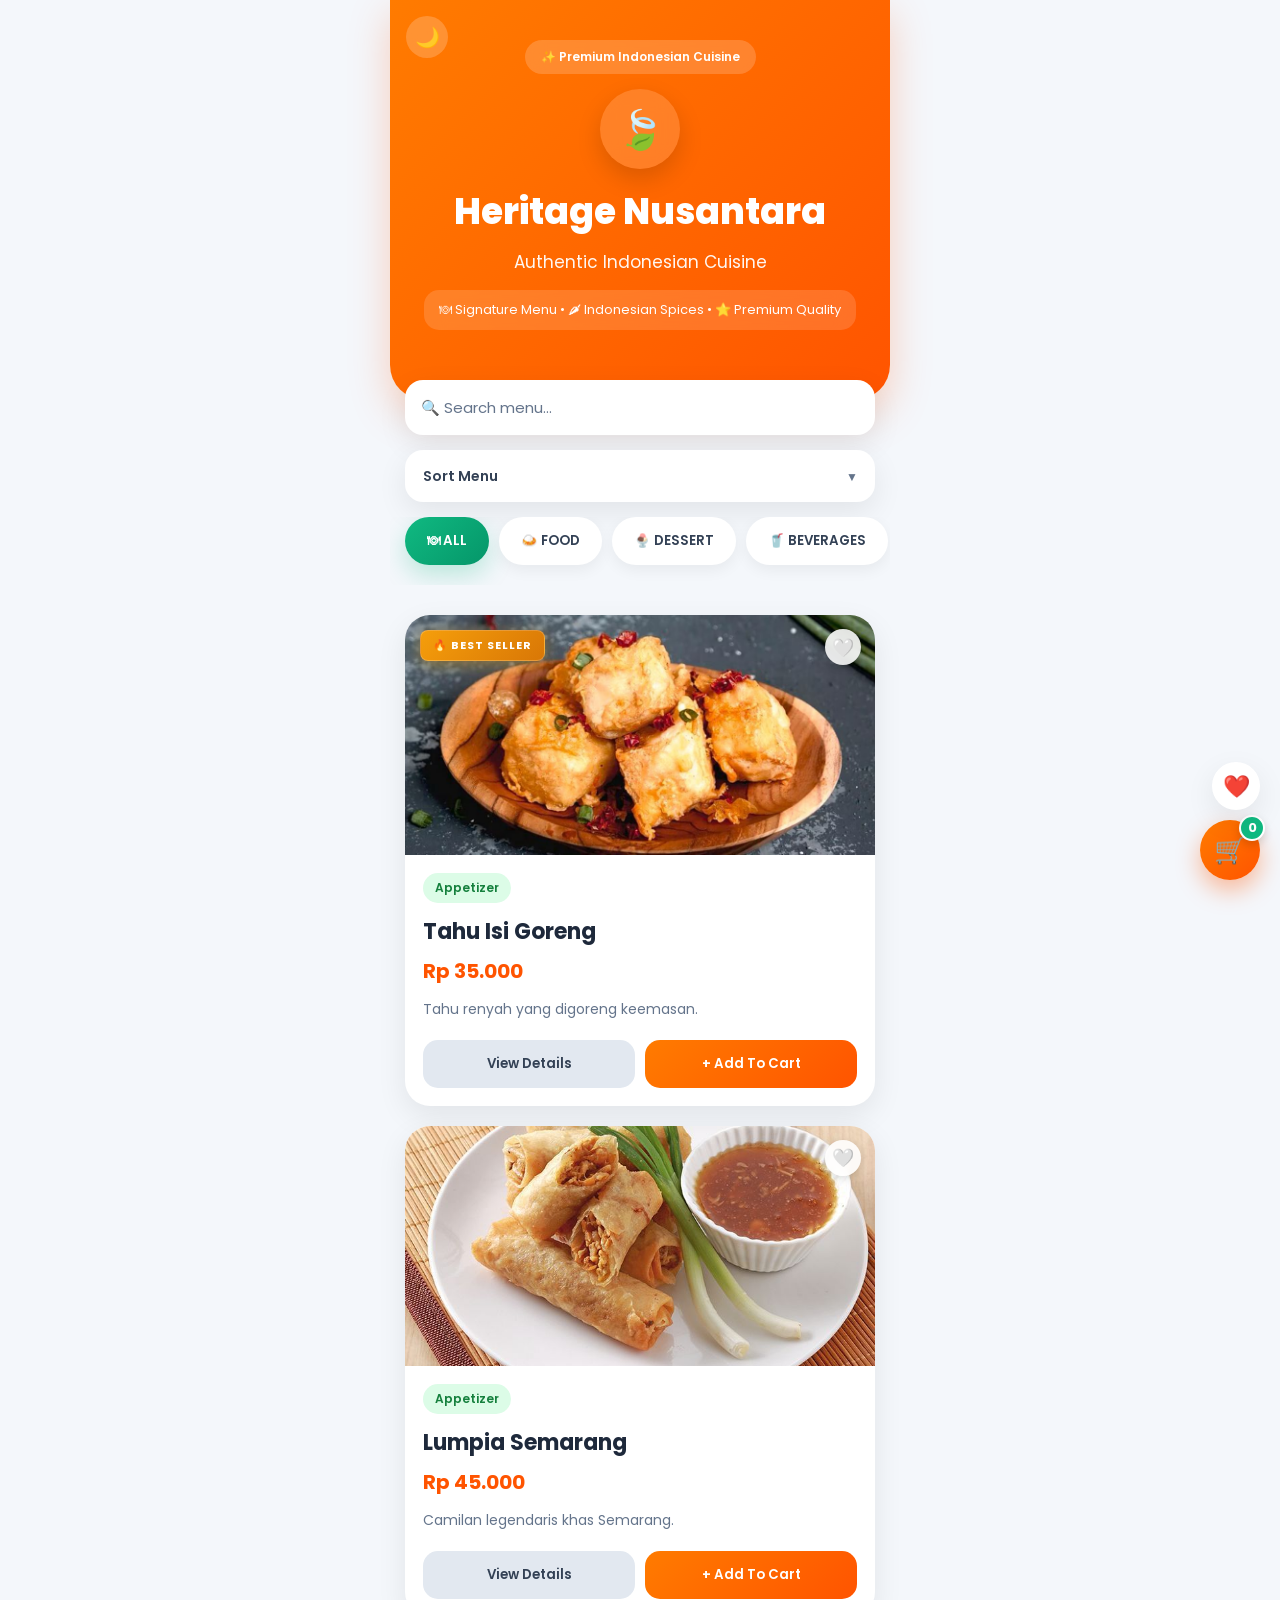
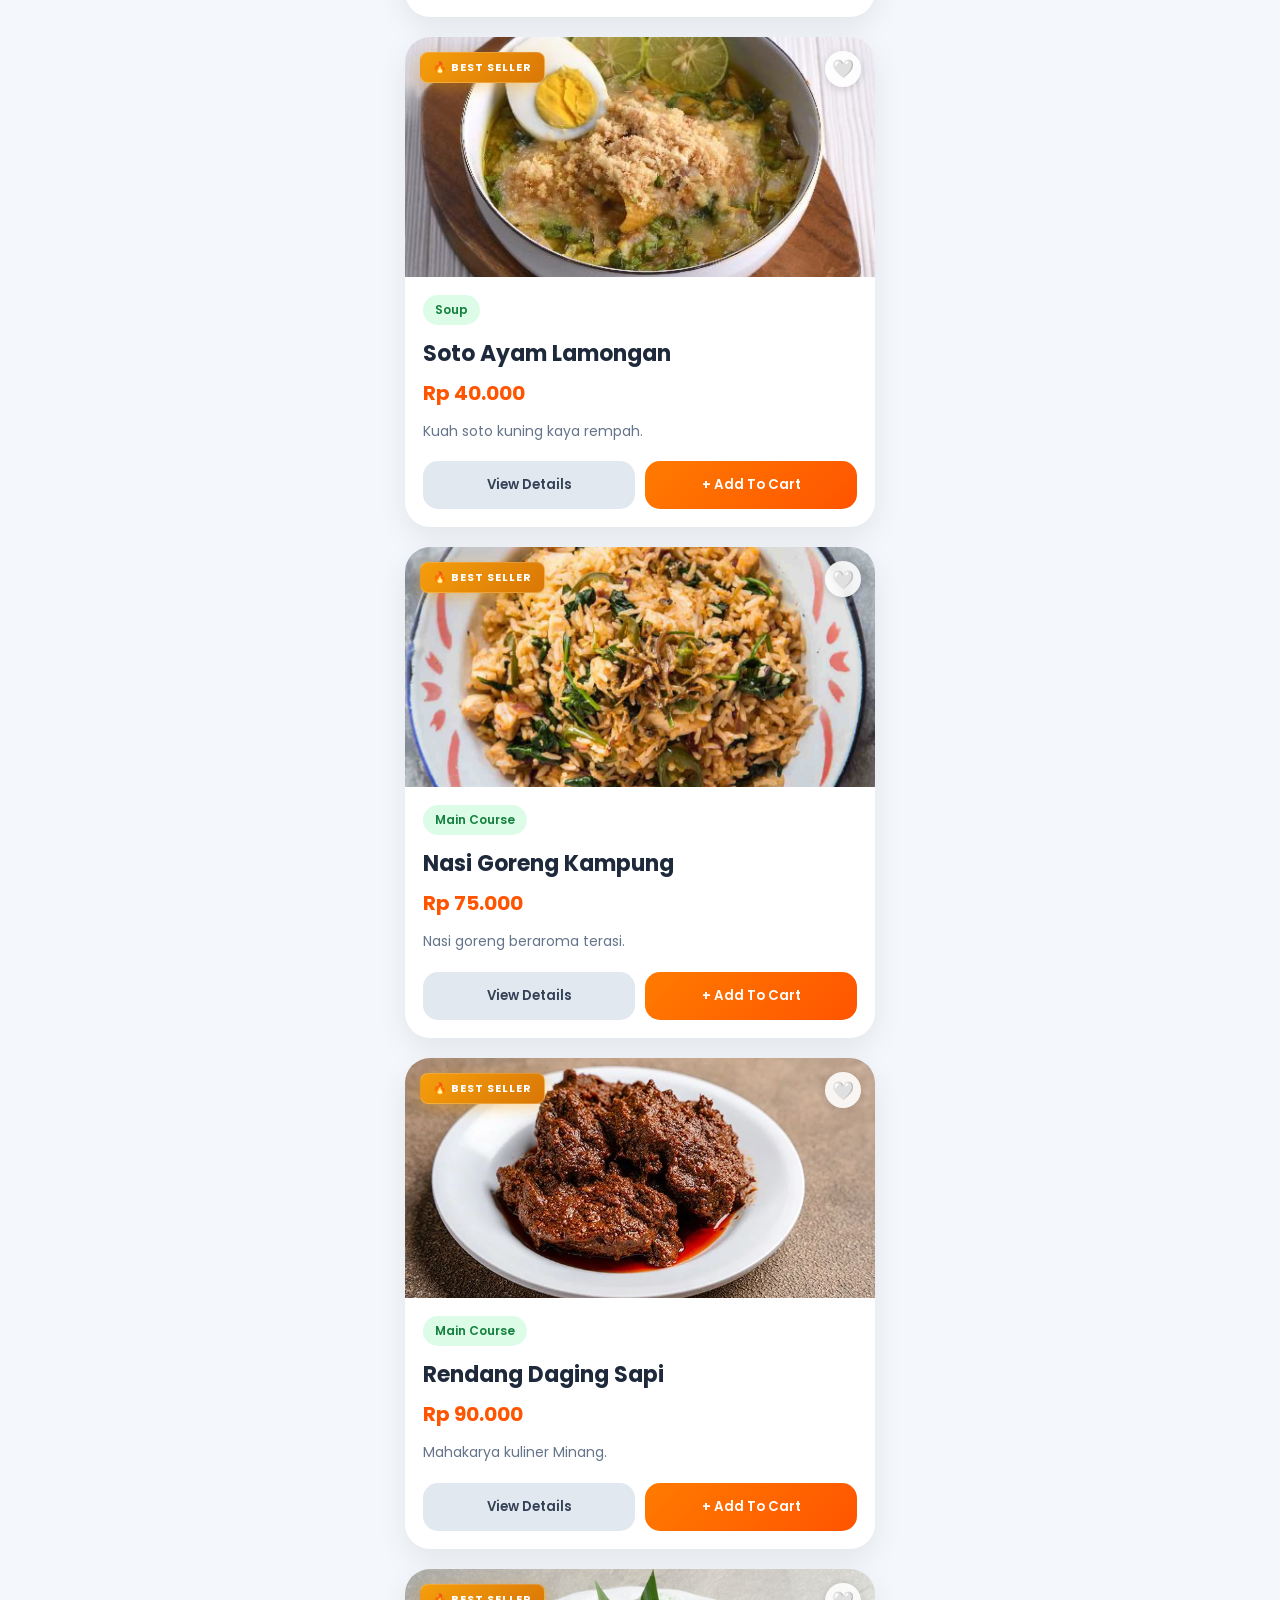
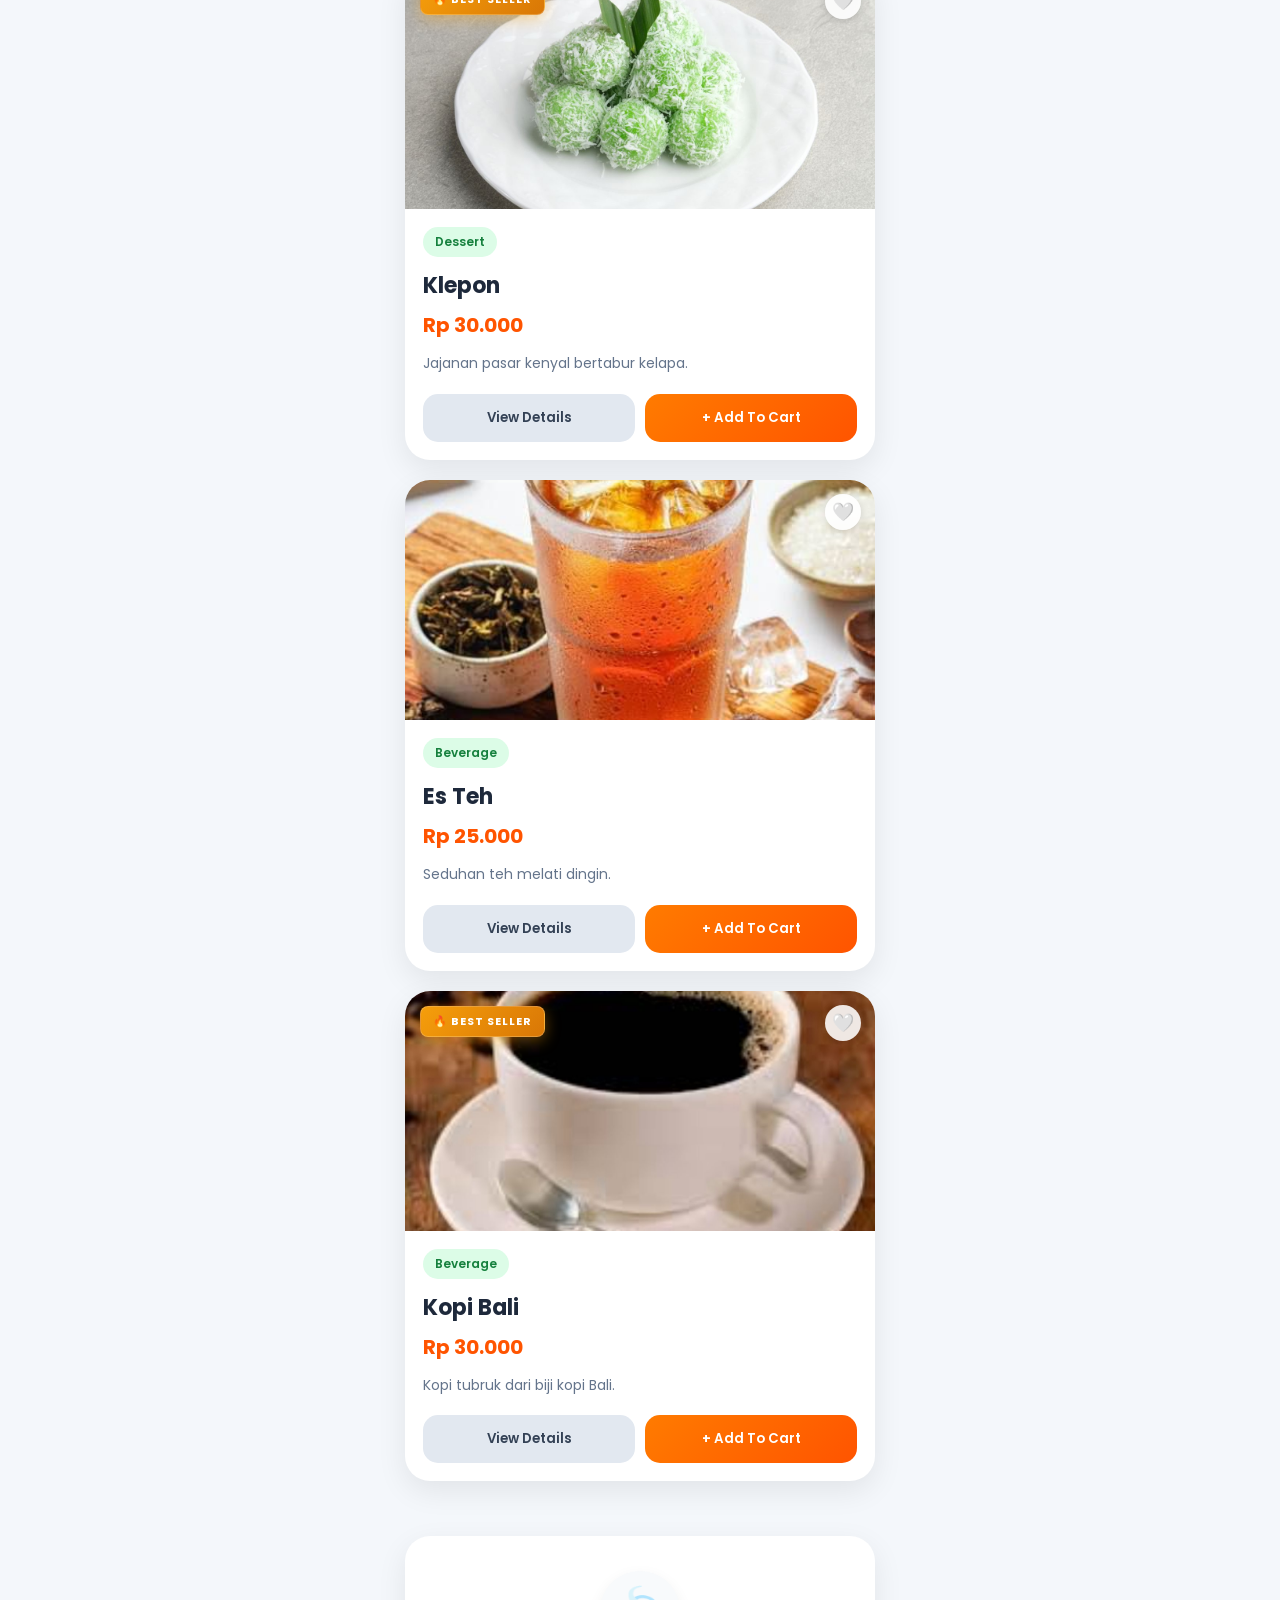
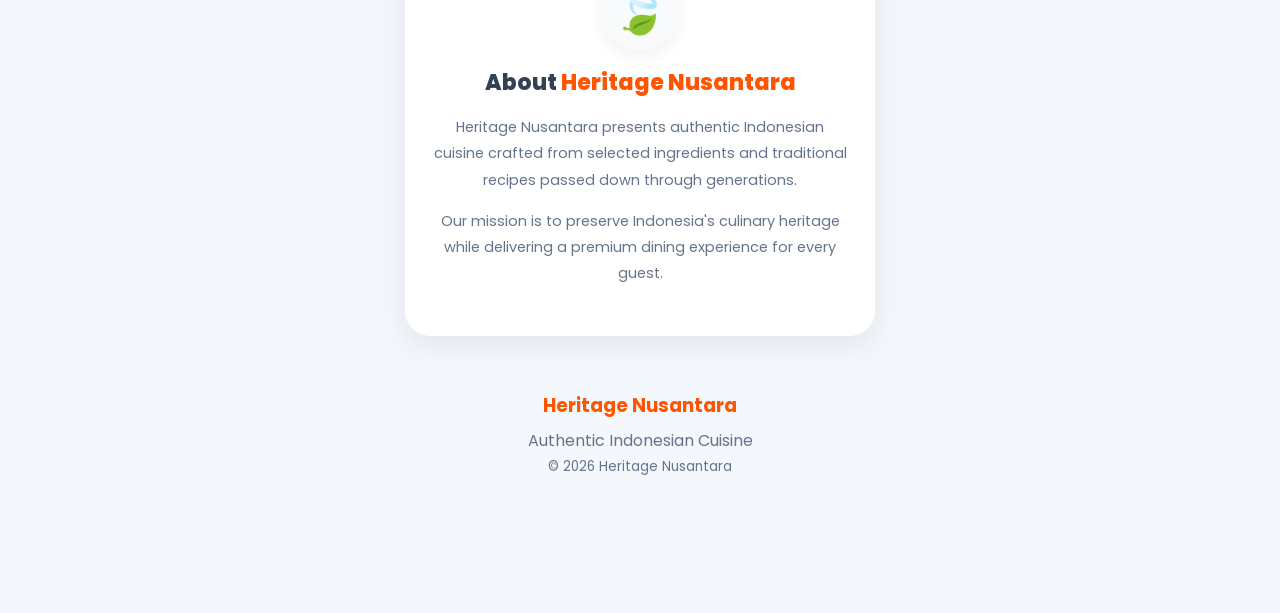
==== commit 2ce2b4fd: "Update index.html" ====
--- a/index.html
+++ b/index.html
@@ -33,6 +33,7 @@
 </div>
 
 <div class="app">
+    <!-- ===== HEADER ===== -->
     <header>
         <div class="restaurant-badge">✨ Premium Indonesian Cuisine</div>
         <button class="darkmode-toggle" id="darkmodeToggle" onclick="toggleDarkMode()" title="Toggle Dark Mode">
@@ -50,9 +51,12 @@
         </div>
     </header>
 
+    <!-- ===== SEARCH ===== -->
     <div class="search-wrapper">
         <input type="text" id="searchInput" placeholder="🔍 Search menu..." onkeyup="searchMenu()">
     </div>
+
+    <!-- ===== SORT ===== -->
     <div class="sort-wrapper">
         <select id="sortMenu" onchange="sortMenu()">
             <option value="" disabled selected>Sort Menu</option>
@@ -63,20 +67,26 @@
             <option value="high">Price High to Low</option>
         </select>
     </div>
+
+    <!-- ===== CATEGORY BUTTONS ===== -->
     <div class="category-wrapper">
         <button class="category-btn active" onclick="changeCategory(this,'all')">🍽 ALL</button>
         <button class="category-btn" onclick="changeCategory(this,'makanan')">🍛 FOOD</button>
         <button class="category-btn" onclick="changeCategory(this,'dessert')">🍨 DESSERT</button>
         <button class="category-btn" onclick="changeCategory(this,'minuman')">🥤 BEVERAGES</button>
     </div>
+
+    <!-- ===== MENU LIST ===== -->
     <div id="menu-list"></div>
 
+    <!-- ===== ABOUT SECTION ===== -->
     <section class="about-section">
         <div class="about-icon">🍃</div>
         <h2>About <span>Heritage Nusantara</span></h2>
         <p>Heritage Nusantara presents authentic Indonesian cuisine crafted from selected ingredients and traditional recipes passed down through generations.</p>
         <p>Our mission is to preserve Indonesia's culinary heritage while delivering a premium dining experience for every guest.</p>
     </section>
+
     <footer>
         <h3>Heritage Nusantara</h3>
         <p>Authentic Indonesian Cuisine</p>
@@ -113,7 +123,7 @@
     </div>
 </div>
 
-<!-- ===== CART MODAL (dengan layar Bill Monitor) ===== -->
+<!-- ===== CART MODAL ===== -->
 <div id="cartModal" class="cart-modal">
     <div class="cart-content">
         <span class="close" onclick="closeCart()">×</span>
@@ -133,7 +143,7 @@
                 </div>
                 <div class="cart-actions-row">
                     <button class="clear-cart-btn" onclick="clearCart()">🗑 Clear All</button>
-                    <button class="checkout-btn" onclick="openOrderSummary()">Proceed to Order</button>
+                    <button class="checkout-btn" onclick="openOrderSummary()">Close Bill & Payment</button>
                 </div>
             </div>
         </div>
@@ -172,6 +182,7 @@
                     <img src="images/QRIS.jpg" alt="QRIS Payment" loading="lazy" style="width:100%; max-width:200px; display:block; margin:0 auto;">
                 </div>
             </div>
+            <div id="payOrderId" style="text-align:center;font-size:14px;margin-bottom:10px;color:#10b981;font-weight:600;min-height:22px;"></div>
             <p class="qris-note">Scan the QR code above using your mobile banking or e-wallet app</p>
             <div class="summary-btn-row" style="justify-content:space-between;">
                 <button class="back-btn" onclick="backToSummary()">← Back</button>
@@ -179,18 +190,14 @@
             </div>
         </div>
 
-        <!-- Screen 4: Bill Monitor -->
-        <div id="bill-monitor-screen" style="display:none;">
-            <h2>📊 Pantauan Bill</h2>
-            <div id="bill-order-id" style="font-size:12px; text-align:center; color:var(--muted); margin-bottom:10px;"></div>
-            <div id="bill-items-list"></div>
-            <div class="order-summary-total" style="margin:10px 0;">
-                <span>Total Tagihan</span>
-                <span id="bill-total">Rp 0</span>
-            </div>
-            <div class="summary-btn-row">
-                <button class="back-btn" onclick="closeBillMonitor()">Tutup</button>
-                <button id="closeBillBtn" class="checkout-btn" style="background: linear-gradient(135deg, var(--accent), var(--accent2));" onclick="closeBillAndPayment()">💰 Close Bill & Payment</button>
+        <!-- Screen 4: Konfirmasi Pembayaran -->
+        <div id="payment-confirm-screen" style="display:none;">
+            <h2>⏳ Konfirmasi Pembayaran</h2>
+            <div class="payment-info-box">
+                <div id="confirm-status" style="text-align:center; padding:20px;">Memproses...</div>
+            </div>
+            <div style="text-align:center; margin-top:20px;">
+                <div class="loader" style="border:4px solid #f3f3f3; border-top:4px solid var(--accent); border-radius:50%; width:40px; height:40px; animation:spin 1s linear infinite; margin:0 auto;"></div>
             </div>
         </div>
     </div>
@@ -213,9 +220,6 @@
 <!-- ===== FAVORITES FAB ===== -->
 <button class="fav-fab" onclick="openFavModal()" title="My Favorites">❤️</button>
 
-<!-- ===== BILL MONITOR FAB (di atas tombol favorit) ===== -->
-<button class="bill-fab" onclick="if(activeOrderId) openBillMonitor(activeOrderId); else showShareToast('Tidak ada pesanan aktif');" title="Pantau Pesanan">📋</button>
-
 <!-- ===== SHARE TOAST ===== -->
 <div id="shareToast" class="share-toast"></div>
 
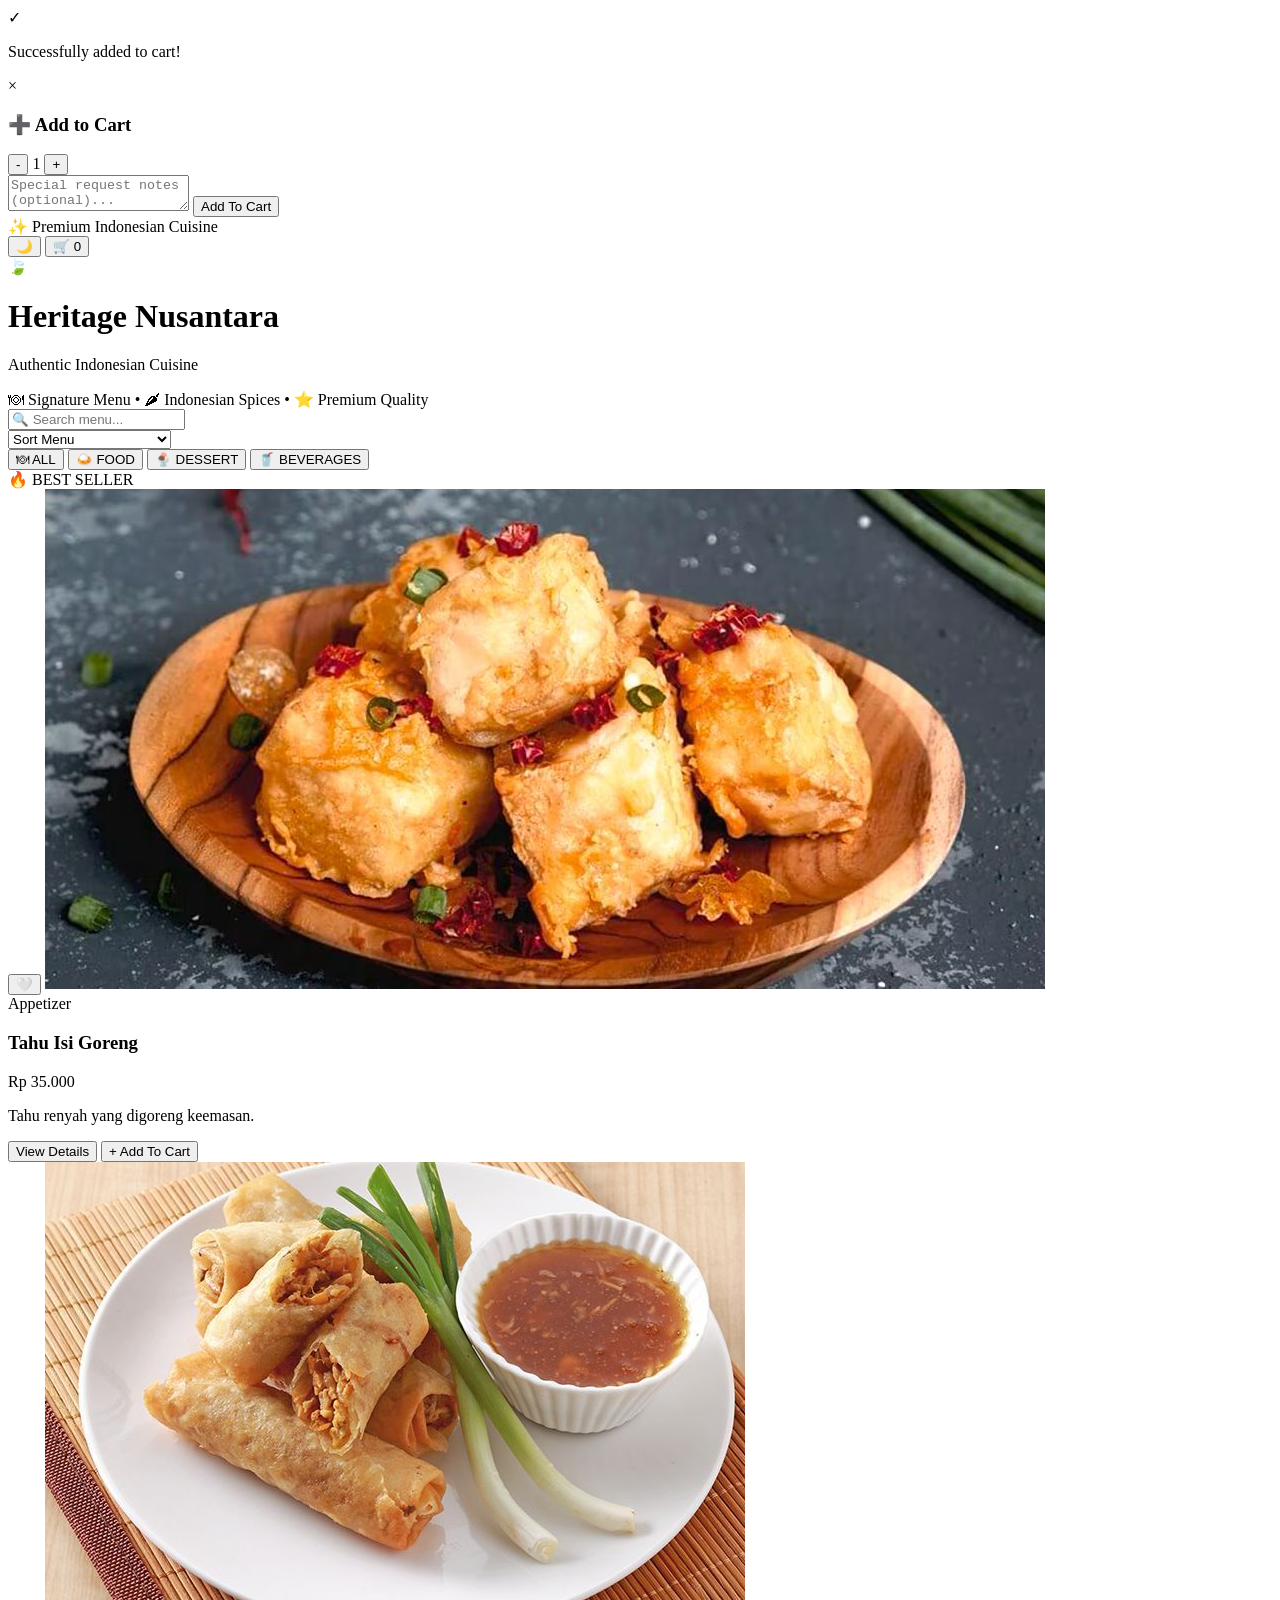
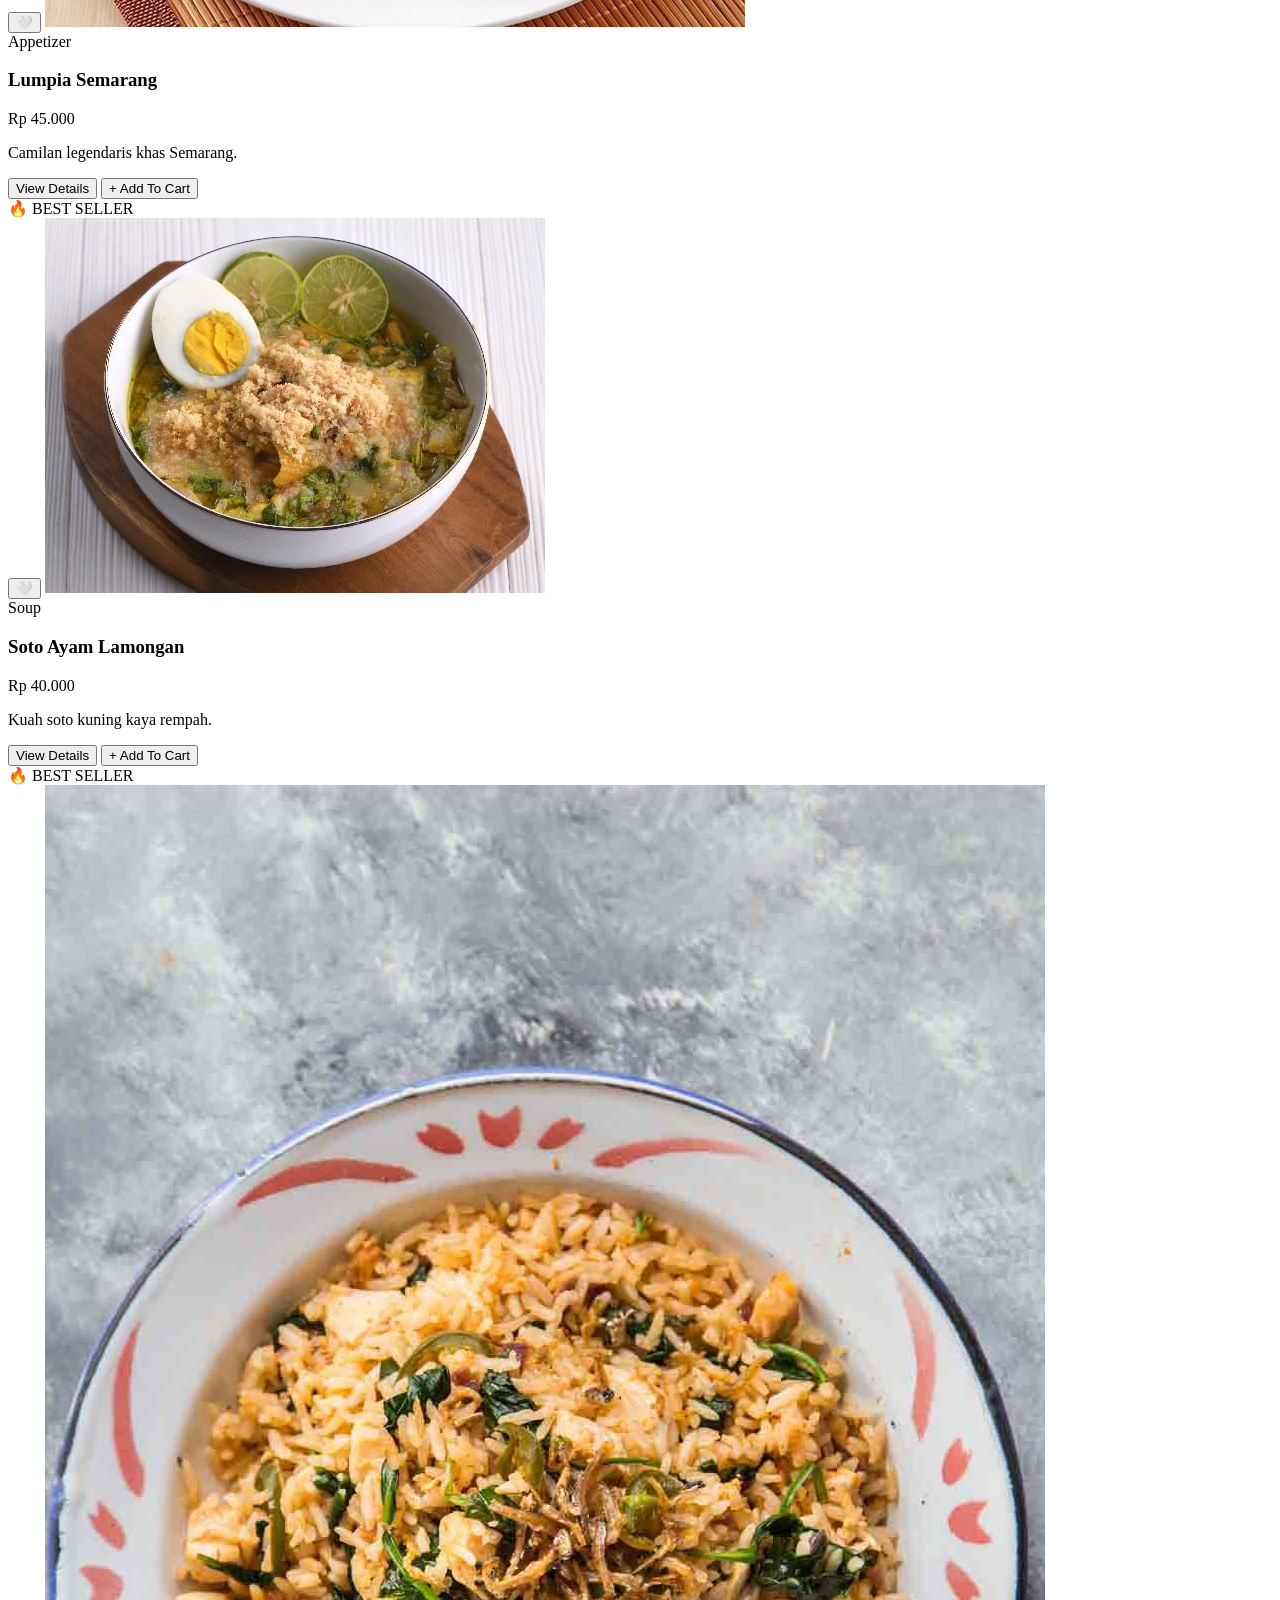
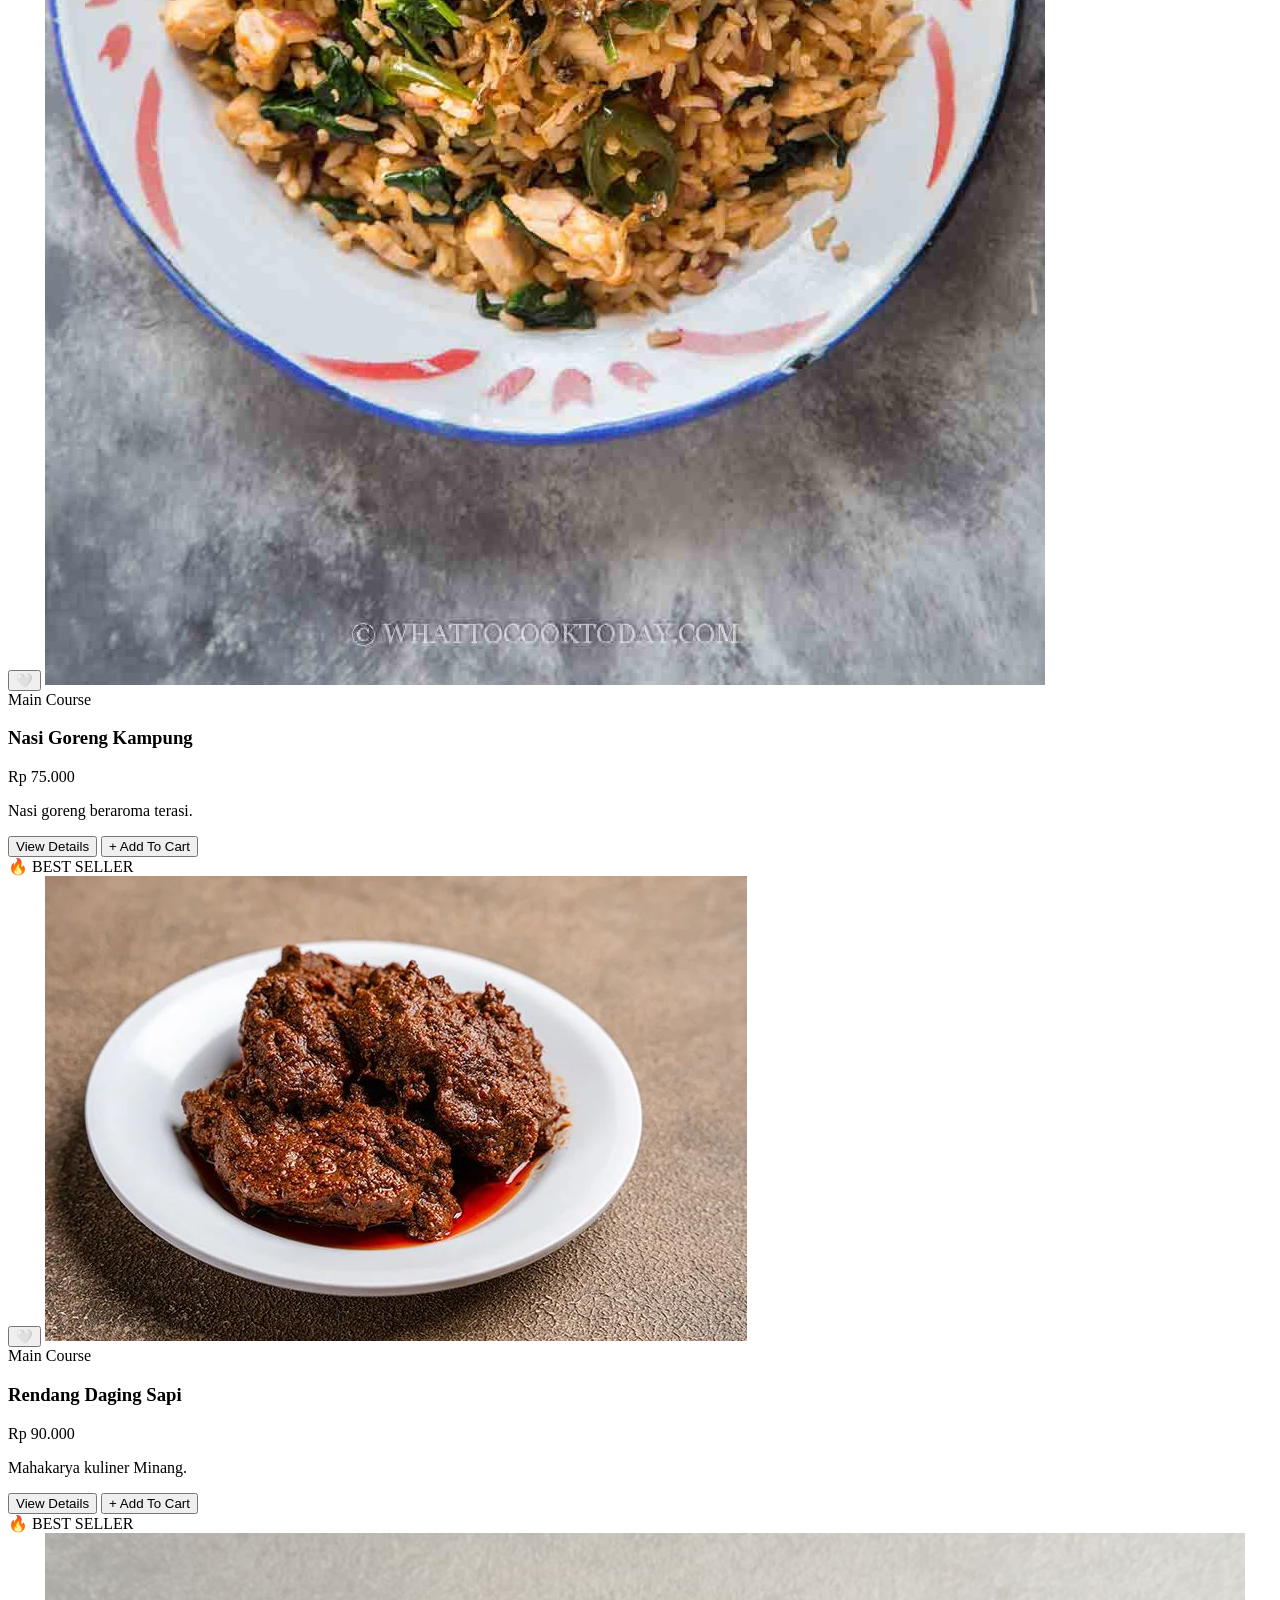
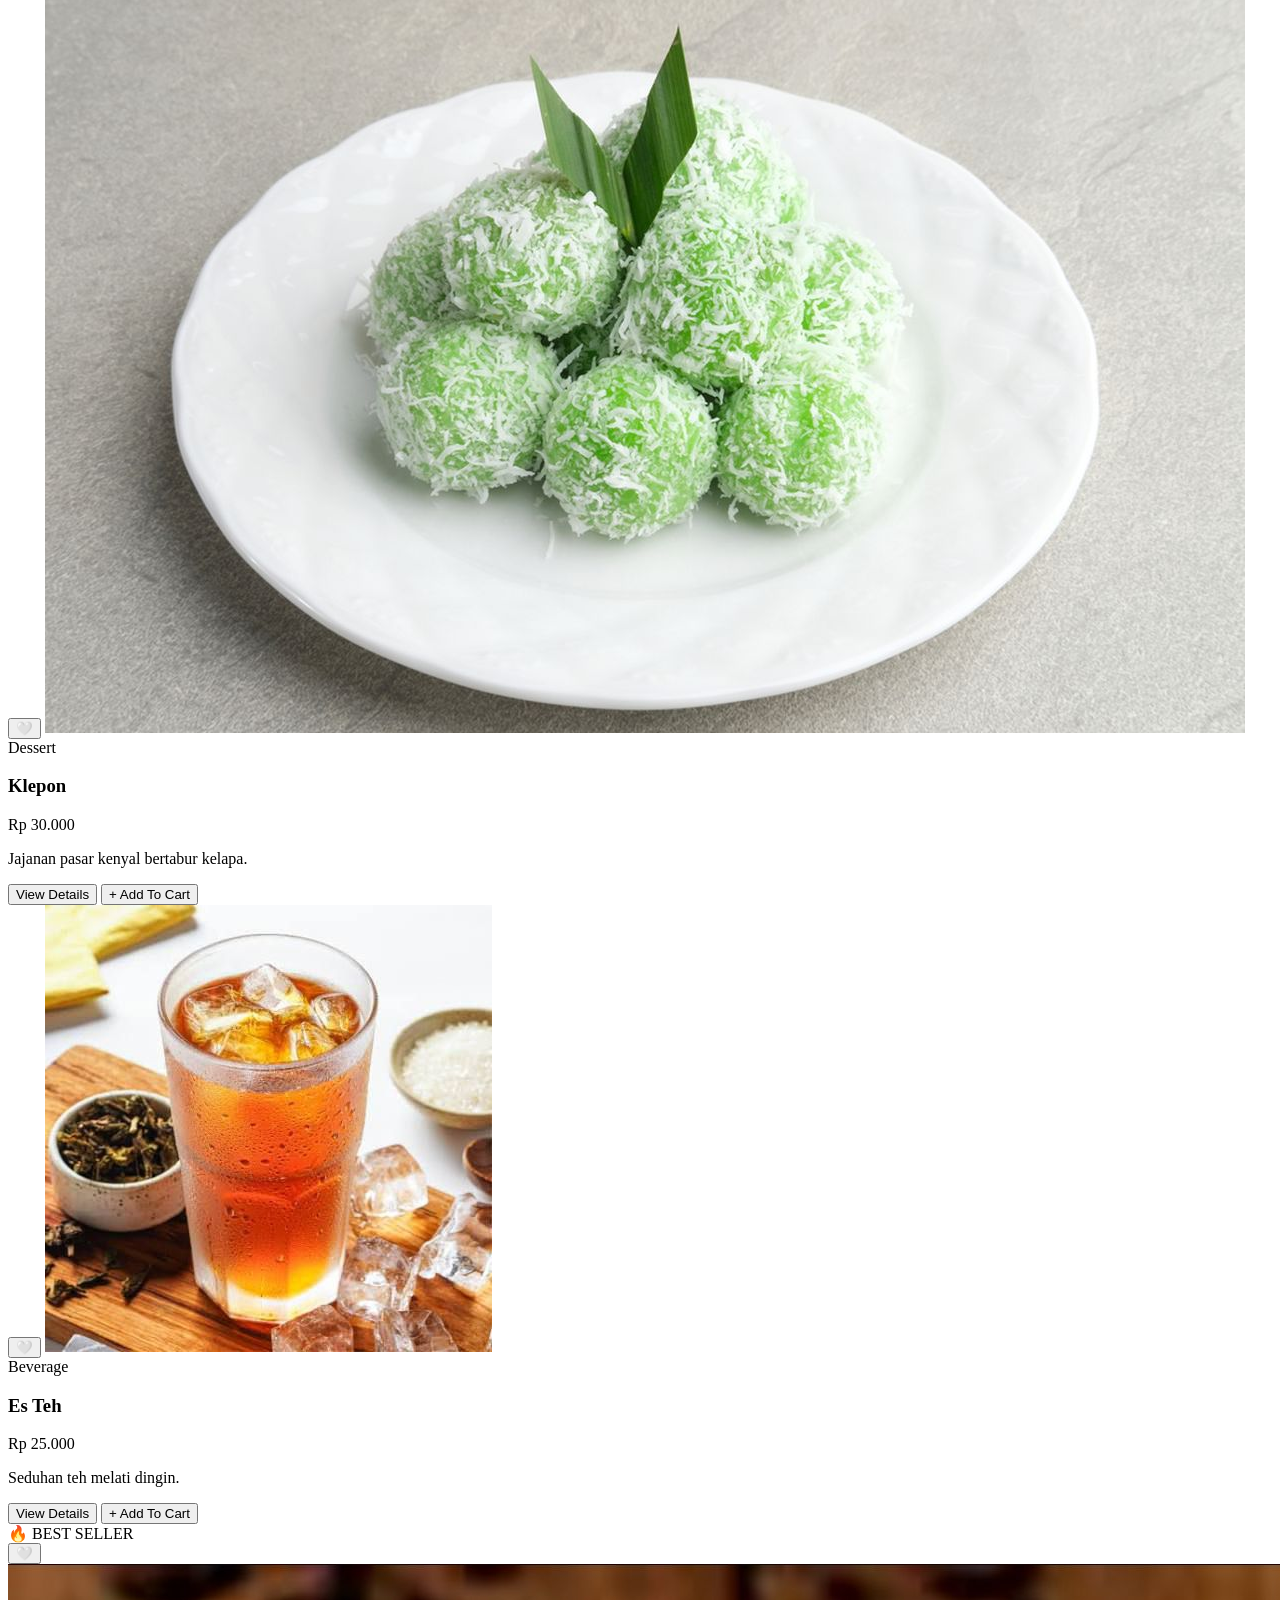
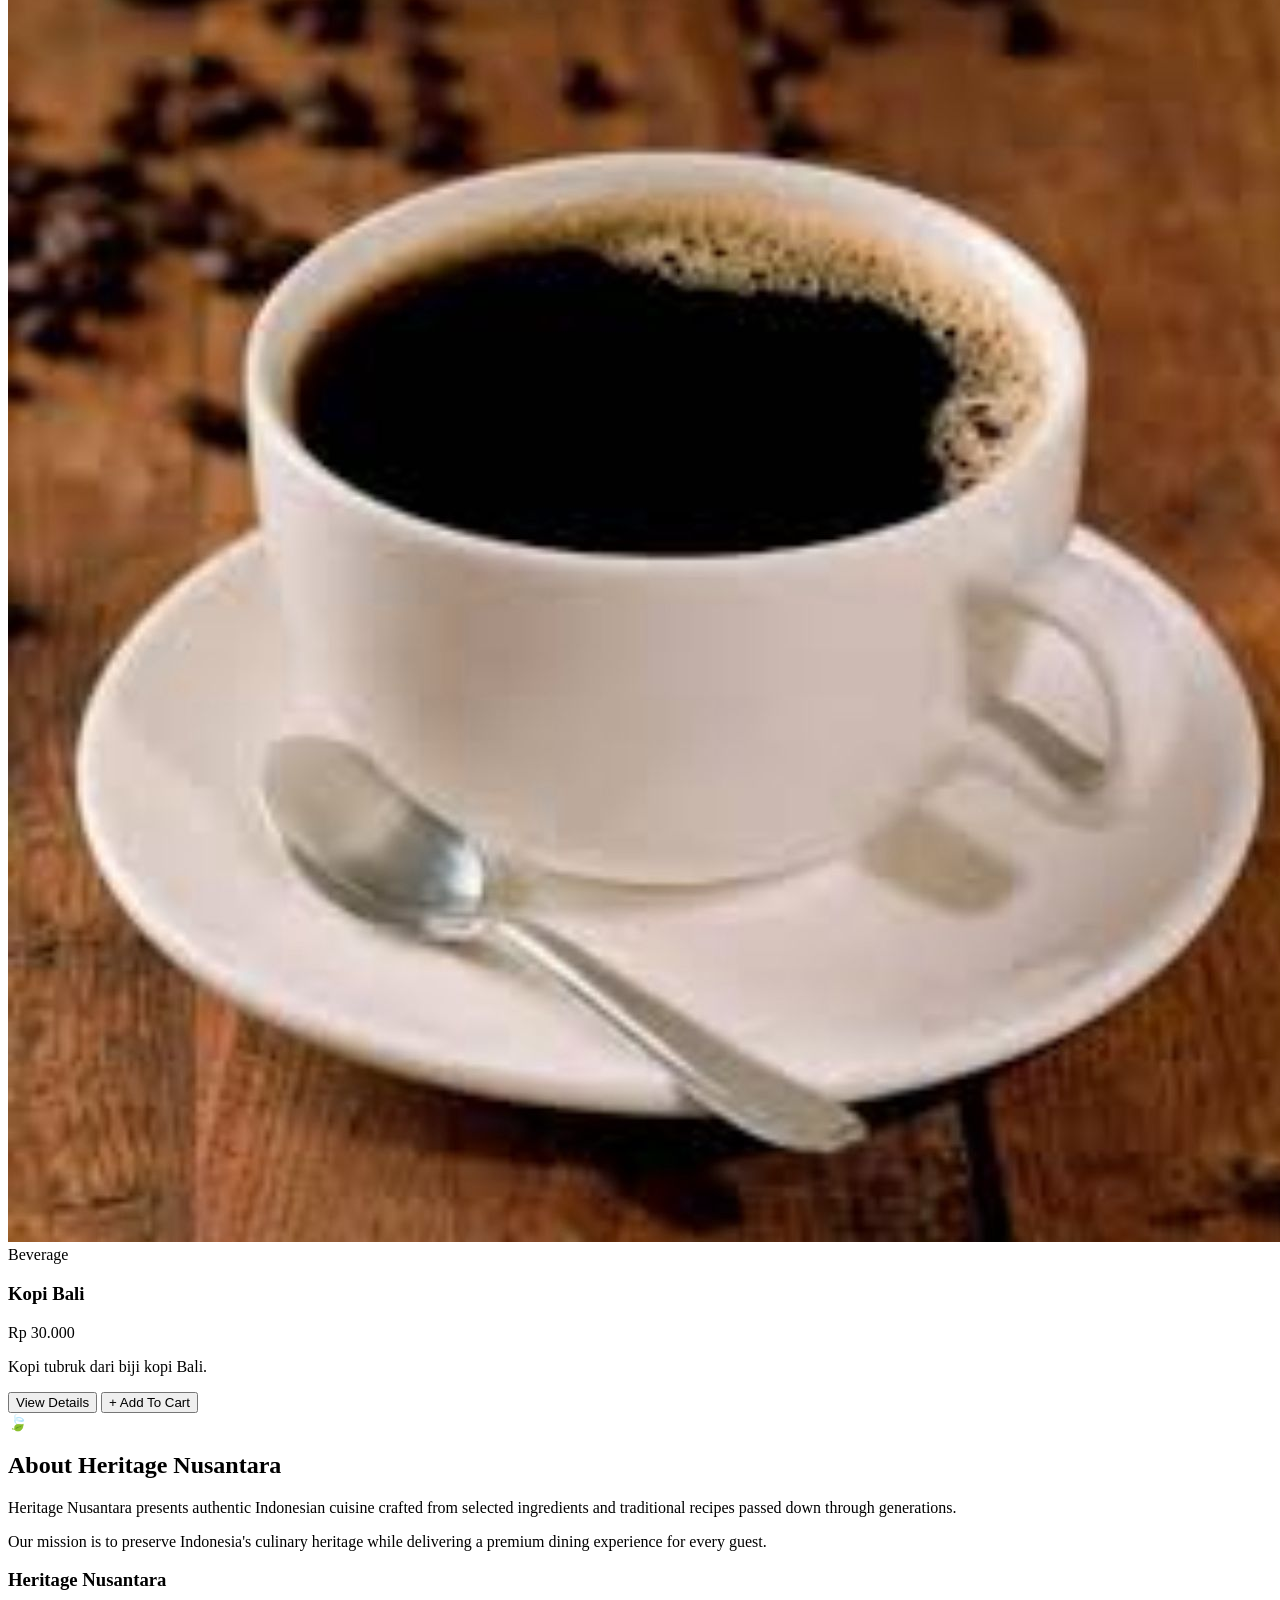
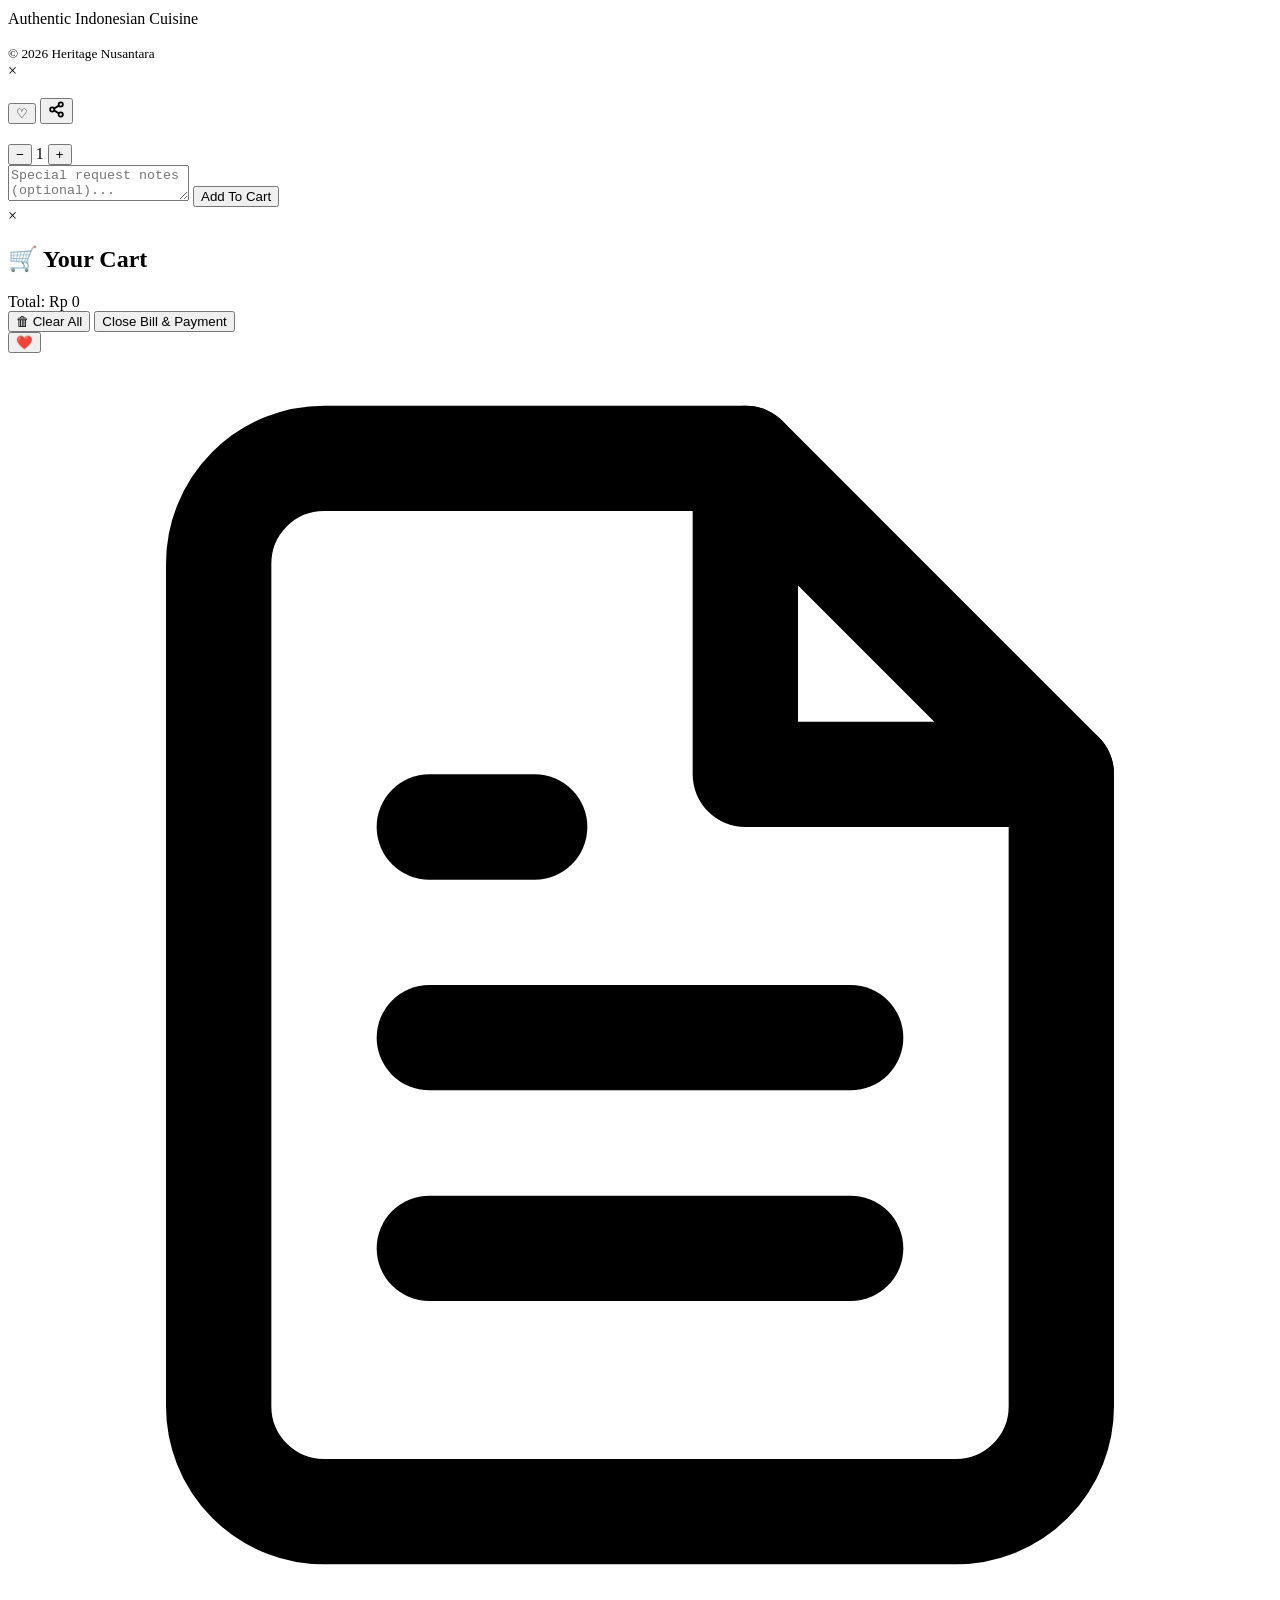
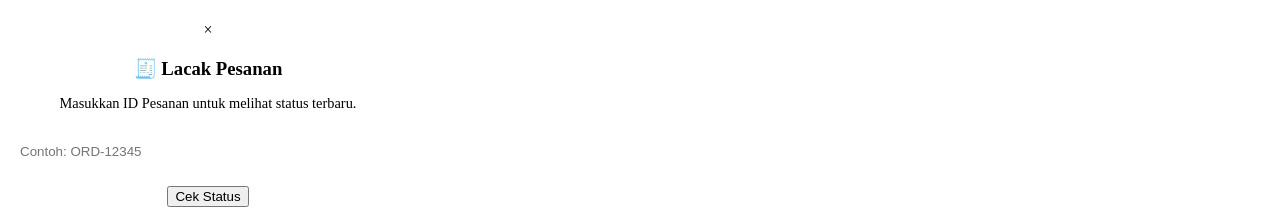
==== commit eba8a737: "Update index.html" ====
--- a/index.html
+++ b/index.html
@@ -4,7 +4,7 @@
     <meta charset="UTF-8">
     <meta name="viewport" content="width=device-width, initial-scale=1.0, viewport-fit=cover">
     <title>Heritage Nusantara - Premium Indonesian Cuisine</title>
-    <link rel="stylesheet" href="style.css">
+    <link rel="stylesheet" href="css/style.css">
 </head>
 <body>
 
@@ -203,19 +203,6 @@
     </div>
 </div>
 
-<!-- ===== FAVORITES MODAL ===== -->
-<div id="favModal" class="fav-modal">
-    <div class="fav-content">
-        <span class="close-fav" onclick="closeFavModal()">&times;</span>
-        <h2>❤️ Favorites</h2>
-        <div id="fav-list"></div>
-        <div id="fav-empty" class="fav-empty" style="display:none;">
-            <div class="empty-icon">💔</div>
-            <p>No favorites yet</p>
-            <small>Tap ♡ on any menu to save it here</small>
-        </div>
-    </div>
-</div>
 
 <!-- ===== FAVORITES FAB ===== -->
 <button class="fav-fab" onclick="openFavModal()" title="My Favorites">❤️</button>
@@ -224,5 +211,30 @@
 <div id="shareToast" class="share-toast"></div>
 
 <script src="script.js"></script>
+
+<div class="bill-fab" onclick="openBillModal()">
+    <svg viewBox="0 0 24 24" fill="none" stroke="currentColor" stroke-width="2" stroke-linecap="round" stroke-linejoin="round">
+        <path d="M14 2H6a2 2 0 0 0-2 2v16a2 2 0 0 0 2 2h12a2 2 0 0 0 2-2V8z"></path>
+        <polyline points="14 2 14 8 20 8"></polyline>
+        <line x1="16" y1="13" x2="8" y2="13"></line>
+        <line x1="16" y1="17" x2="8" y2="17"></line>
+        <polyline points="10 9 9 9 8 9"></polyline>
+    </svg>
+</div>
+
+<div id="billModal" class="quick-add-modal">
+    <div class="quick-add-content" style="max-width: 400px; text-align: center;">
+        <span class="close-quick" onclick="closeBillModal()">&times;</span>
+        <h3 style="margin-bottom: 15px; color: var(--text-primary);">🧾 Lacak Pesanan</h3>
+        <p style="font-size: 0.9rem; color: var(--text-muted); margin-bottom: 20px;">Masukkan ID Pesanan untuk melihat status terbaru.</p>
+        
+        <input type="text" id="billOrderId" placeholder="Contoh: ORD-12345" style="width: 100%; padding: 12px; border: 1px solid var(--border); border-radius: 8px; margin-bottom: 15px; font-family: 'Poppins', sans-serif; background: var(--surface2); color: var(--text-primary); box-sizing: border-box;">
+        
+        <button class="order-btn" onclick="checkBillStatus()">Cek Status</button>
+        
+        <div id="billResult" style="margin-top: 20px; text-align: left; display: none; padding: 15px; background: var(--surface2); border-radius: 8px; border: 1px solid var(--border);"></div>
+    </div>
+</div>
+
 </body>
 </html>
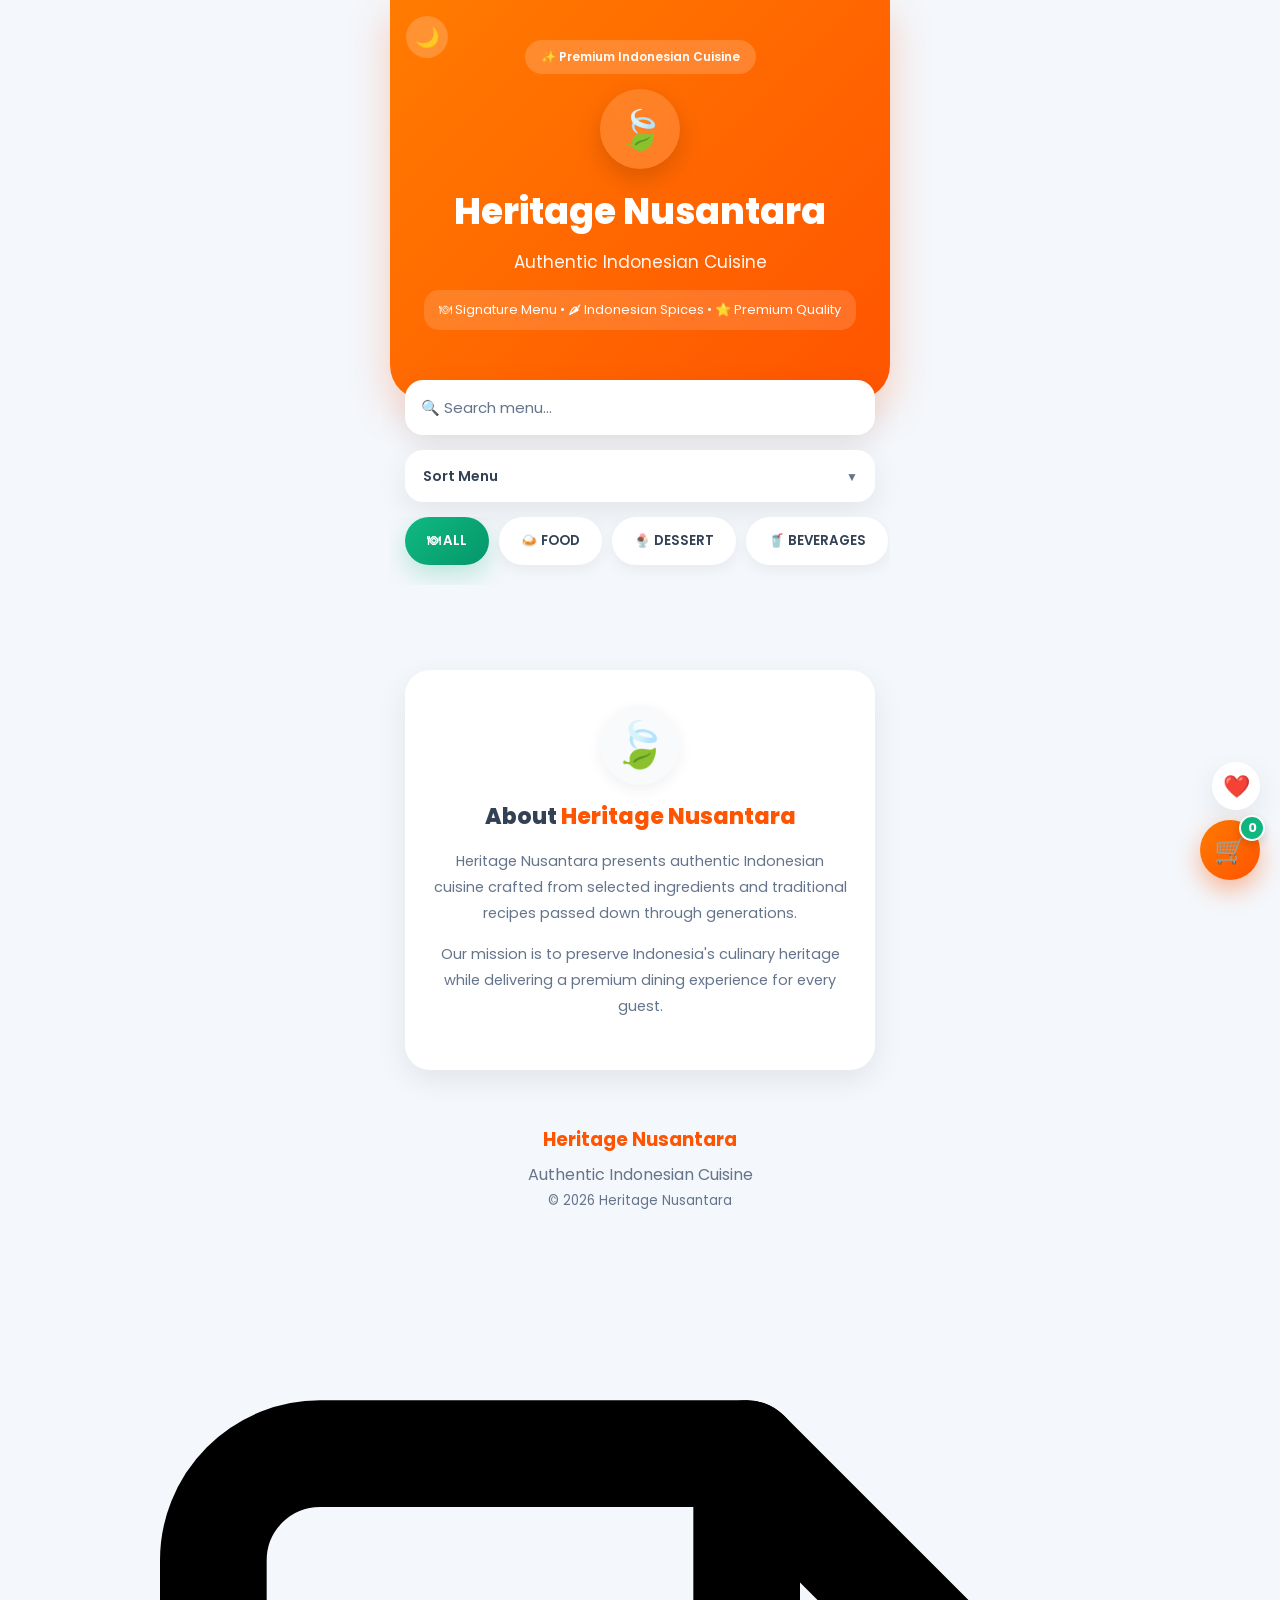
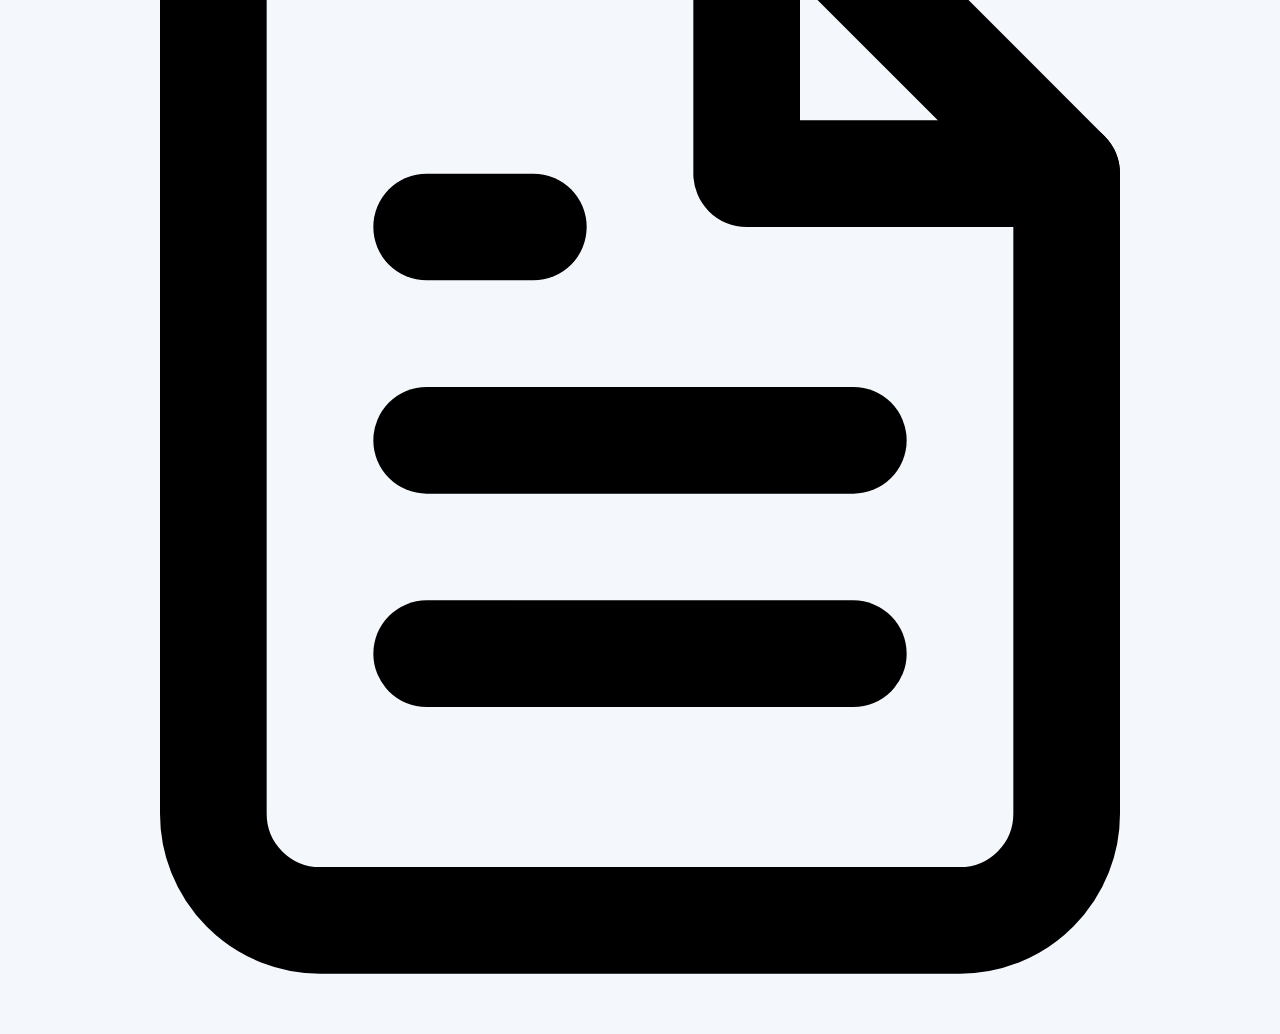
==== commit 6674c11e: "Update index.html" ====
--- a/index.html
+++ b/index.html
@@ -4,7 +4,7 @@
     <meta charset="UTF-8">
     <meta name="viewport" content="width=device-width, initial-scale=1.0, viewport-fit=cover">
     <title>Heritage Nusantara - Premium Indonesian Cuisine</title>
-    <link rel="stylesheet" href="css/style.css">
+    <link rel="stylesheet" href="style.css">
 </head>
 <body>
 
--- a/style.css
+++ b/style.css
@@ -0,0 +1,799 @@
+@import url('https://fonts.googleapis.com/css2?family=Poppins:wght@300;400;500;600;700;800&display=swap');
+
+/* ==================== CSS VARIABLES (Light & Dark) ==================== */
+:root {
+    --bg: #f4f7fb;
+    --surface: #ffffff;
+    --surface2: #f8fafc;
+    --border: #f1f5f9;
+    --border2: #e2e8f0;
+    --text-primary: #1e293b;
+    --text-secondary: #334155;
+    --text-muted: #64748b;
+    --text-light: #94a3b8;
+    --accent: #ff5400;
+    --accent2: #ff7b00;
+    --green: #10b981;
+    --green2: #059669;
+    --tag-bg: #dcfce7;
+    --tag-color: #15803d;
+    --skeleton: #e2e8f0;
+    --skeleton-shine: #f8fafc;
+    --shadow-sm: 0 5px 15px rgba(0,0,0,0.06);
+    --shadow-md: 0 10px 30px rgba(0,0,0,0.08);
+    --shadow-lg: 0 15px 40px rgba(0,0,0,0.12);
+    --shadow-accent: 0 10px 25px rgba(255,84,0,0.4);
+    --header-gradient: linear-gradient(135deg, #ff7b00, #ff5400);
+    --transition: 0.3s cubic-bezier(0.4, 0, 0.2, 1);
+}
+
+[data-theme="dark"] {
+    --bg: #0f172a;
+    --surface: #1e293b;
+    --surface2: #0f172a;
+    --border: #1e293b;
+    --border2: #334155;
+    --text-primary: #f1f5f9;
+    --text-secondary: #e2e8f0;
+    --text-muted: #94a3b8;
+    --text-light: #64748b;
+    --tag-bg: #064e3b;
+    --tag-color: #34d399;
+    --skeleton: #1e293b;
+    --skeleton-shine: #334155;
+    --shadow-sm: 0 5px 15px rgba(0,0,0,0.3);
+    --shadow-md: 0 10px 30px rgba(0,0,0,0.4);
+    --shadow-lg: 0 15px 40px rgba(0,0,0,0.5);
+}
+
+/* ==================== BASE ==================== */
+* {
+    margin: 0;
+    padding: 0;
+    box-sizing: border-box;
+    font-family: 'Poppins', sans-serif;
+}
+
+body {
+    background: var(--bg);
+    min-height: 100vh;
+    transition: background var(--transition), color var(--transition);
+}
+
+.app {
+    width: 100%;
+    max-width: 500px;
+    margin: auto;
+    min-height: 100vh;
+    padding-bottom: 100px;
+    position: relative;
+    z-index: 1;
+}
+
+/* ==================== HEADER ==================== */
+header {
+    background: var(--header-gradient);
+    color: white;
+    text-align: center;
+    padding: 40px 20px 70px;
+    border-radius: 0 0 35px 35px;
+    box-shadow: 0 15px 40px rgba(255,84,0,.25);
+    position: relative;
+    z-index: 2;
+}
+
+.restaurant-badge {
+    display: inline-block;
+    background: rgba(255,255,255,.18);
+    backdrop-filter: blur(10px);
+    padding: 8px 16px;
+    border-radius: 30px;
+    font-size: 12px;
+    font-weight: 600;
+    margin-bottom: 15px;
+}
+
+.logo-circle {
+    width: 80px; height: 80px;
+    margin: auto; margin-bottom: 15px;
+    border-radius: 50%;
+    background: rgba(255,255,255,.15);
+    display: flex; justify-content: center; align-items: center;
+    font-size: 38px;
+    backdrop-filter: blur(10px);
+    box-shadow: 0 10px 25px rgba(0,0,0,.15);
+}
+
+.restaurant-name { font-size: 36px; font-weight: 800; margin-bottom: 10px; }
+.restaurant-tagline { font-size: 17px; opacity: .95; margin-bottom: 15px; }
+
+.header-info {
+    display: inline-block;
+    background: rgba(255,255,255,.15);
+    backdrop-filter: blur(10px);
+    padding: 10px 15px;
+    border-radius: 15px;
+    font-size: 13px;
+}
+
+/* ==================== DARK MODE TOGGLE ==================== */
+.darkmode-toggle {
+    position: absolute;
+    top: 16px;
+    left: 16px;
+    background: rgba(255,255,255,0.2);
+    border: none;
+    width: 42px; height: 42px;
+    border-radius: 50%;
+    font-size: 20px;
+    cursor: pointer;
+    display: flex; align-items: center; justify-content: center;
+    backdrop-filter: blur(10px);
+    transition: var(--transition);
+    z-index: 10;
+}
+.darkmode-toggle:hover {
+    background: rgba(255,255,255,0.35);
+    transform: scale(1.1);
+}
+
+/* ==================== FAVORITES FAB ==================== */
+.fav-fab {
+    position: fixed;
+    bottom: 90px;
+    right: 20px;
+    background: var(--surface);
+    border: none;
+    width: 48px; height: 48px;
+    border-radius: 50%;
+    font-size: 22px;
+    cursor: pointer;
+    display: flex; align-items: center; justify-content: center;
+    box-shadow: var(--shadow-md);
+    z-index: 99;
+    transition: var(--transition);
+}
+.fav-fab:hover { transform: scale(1.1); }
+
+/* ==================== CART ICON ==================== */
+.cart-icon {
+    position: fixed;
+    bottom: 20px; right: 20px;
+    background: var(--header-gradient);
+    color: white;
+    border: none;
+    width: 60px; height: 60px;
+    border-radius: 50%;
+    font-size: 26px;
+    display: flex; justify-content: center; align-items: center;
+    cursor: pointer;
+    box-shadow: var(--shadow-accent);
+    z-index: 100;
+    transition: 0.3s cubic-bezier(0.175, 0.885, 0.32, 1.275);
+}
+.cart-icon:hover {
+    transform: scale(1.05);
+    box-shadow: 0 15px 35px rgba(255,84,0,0.5);
+}
+.cart-icon.cart-pop {
+    animation: cartPop 0.5s cubic-bezier(0.175, 0.885, 0.32, 1.275);
+}
+@keyframes cartPop {
+    0%   { transform: scale(1); }
+    35%  { transform: scale(1.28); }
+    65%  { transform: scale(0.93); }
+    85%  { transform: scale(1.07); }
+    100% { transform: scale(1); }
+}
+
+#cart-count {
+    position: absolute; top: -5px; right: -5px;
+    background: var(--green);
+    color: white;
+    font-size: 13px; font-weight: 700;
+    width: 26px; height: 26px;
+    border-radius: 50%;
+    display: flex; justify-content: center; align-items: center;
+    border: 2px solid white;
+    box-shadow: 0 4px 10px rgba(0,0,0,0.15);
+    transition: transform 0.2s;
+}
+
+/* ==================== SEARCH & SORT ==================== */
+.search-wrapper {
+    padding: 15px;
+    margin-top: -35px;
+    position: relative; z-index: 10;
+}
+.search-wrapper input {
+    width: 100%; border: none; padding: 16px; border-radius: 18px;
+    background: var(--surface); color: var(--text-primary);
+    font-size: 15px; box-shadow: var(--shadow-md); outline: none;
+    transition: var(--transition);
+}
+.search-wrapper input::placeholder { color: var(--text-muted); }
+.search-wrapper input:focus {
+    box-shadow: 0 8px 25px rgba(255,84,0,0.15), 0 0 0 2px rgba(255,84,0,0.15);
+}
+
+.sort-wrapper {
+    padding: 0 15px 15px;
+    position: relative; z-index: 10;
+}
+.sort-wrapper select {
+    width: 100%; height: 52px; border: none; outline: none;
+    appearance: none; -webkit-appearance: none;
+    background: var(--surface); color: var(--text-secondary);
+    border-radius: 18px; padding: 0 50px 0 18px;
+    font-size: 14px; font-weight: 600;
+    cursor: pointer; box-shadow: var(--shadow-md); transition: var(--transition);
+}
+.sort-wrapper select:hover { transform: translateY(-2px); box-shadow: var(--shadow-lg); }
+.sort-wrapper::after {
+    content: "▼"; position: absolute; right: 32px; bottom: 31px;
+    font-size: 12px; color: var(--text-muted); pointer-events: none;
+}
+
+/* ==================== CATEGORY BUTTONS ==================== */
+.category-wrapper {
+    display: flex; gap: 10px;
+    overflow-x: auto; overflow-y: visible;
+    padding: 0 15px 20px;
+    scrollbar-width: none; position: relative; z-index: 10; margin-bottom: 15px;
+}
+.category-wrapper::-webkit-scrollbar { display: none; }
+
+.category-btn {
+    border: none; padding: 14px 22px; border-radius: 50px;
+    background: var(--surface); color: var(--text-secondary);
+    font-weight: 600; white-space: nowrap; cursor: pointer;
+    transition: var(--transition); box-shadow: var(--shadow-sm); flex-shrink: 0;
+}
+.category-btn:hover {
+    background: #2563eb; color: white; transform: scale(1.02);
+    box-shadow: 0 10px 20px rgba(37,99,235,0.3);
+}
+.category-btn.active {
+    background: linear-gradient(135deg, var(--green), var(--green2));
+    color: white; box-shadow: 0 10px 25px rgba(16,185,129,.25);
+}
+
+/* ==================== MENU CARDS ==================== */
+#menu-list { padding: 15px; display: grid; gap: 20px; }
+
+.menu-card {
+    background: var(--surface); border-radius: 25px; overflow: hidden;
+    box-shadow: var(--shadow-md);
+    transition: transform var(--transition), box-shadow var(--transition);
+    animation: fadeUp .45s ease both;
+}
+.menu-card:hover { transform: translateY(-6px); box-shadow: var(--shadow-lg); }
+
+.image-wrapper { position: relative; overflow: hidden; }
+.menu-img {
+    width: 100%; height: 240px; object-fit: cover; display: block;
+    transition: transform 0.4s ease;
+}
+.menu-card:hover .menu-img { transform: scale(1.04); }
+
+.best-seller {
+    position: absolute; top: 15px; left: 15px;
+    background: linear-gradient(135deg, #f59e0b, #d97706);
+    color: white; padding: 6px 12px; border-radius: 8px;
+    font-size: 11px; font-weight: 700; letter-spacing: 1px; text-transform: uppercase;
+    box-shadow: 0 4px 15px rgba(245,158,11,0.4); z-index: 10;
+    display: flex; align-items: center; gap: 4px;
+    border: 1px solid rgba(255,255,255,0.2); backdrop-filter: blur(4px);
+}
+
+/* Card Favorite Button */
+.card-fav-btn {
+    position: absolute; top: 14px; right: 14px;
+    background: rgba(255,255,255,0.88); border: none;
+    width: 36px; height: 36px; border-radius: 50%;
+    font-size: 18px; cursor: pointer; z-index: 10;
+    display: flex; align-items: center; justify-content: center;
+    backdrop-filter: blur(6px);
+    box-shadow: 0 2px 8px rgba(0,0,0,0.15);
+    transition: var(--transition);
+}
+.card-fav-btn:hover { transform: scale(1.15); }
+.card-fav-btn.active { background: rgba(255,255,255,0.95); }
+
+.menu-info { padding: 18px; }
+.food-tag {
+    display: inline-block; background: var(--tag-bg); color: var(--tag-color);
+    padding: 6px 12px; border-radius: 20px; font-size: 12px; font-weight: 600; margin-bottom: 12px;
+}
+.menu-info h3 { font-size: 22px; margin-bottom: 8px; color: var(--text-primary); }
+.price { color: var(--accent); font-size: 20px; font-weight: 700; margin-bottom: 12px; }
+.menu-info p { color: var(--text-muted); line-height: 1.7; font-size: 14px; }
+
+.card-actions { display: flex; gap: 10px; margin-top: 18px; }
+.detail-btn {
+    flex: 1; border: none; padding: 14px; border-radius: 15px; cursor: pointer; font-weight: 600;
+    color: var(--text-secondary); background: var(--border2); transition: var(--transition);
+}
+.detail-btn:hover { background: #cbd5e1; }
+.add-to-cart-btn {
+    flex: 1; border: none; padding: 14px; border-radius: 15px; cursor: pointer; font-weight: 600;
+    color: white; background: linear-gradient(135deg, var(--accent2), var(--accent)); transition: var(--transition);
+}
+.add-to-cart-btn:hover { transform: translateY(-2px); box-shadow: 0 10px 25px rgba(255,84,0,.3); }
+
+/* ==================== SKELETON LOADING ==================== */
+.skeleton-card {
+    background: var(--surface); border-radius: 25px; overflow: hidden;
+    box-shadow: var(--shadow-md); animation: fadeUp .4s ease;
+}
+.skeleton-img { width: 100%; height: 240px; }
+.skeleton-body { padding: 18px; }
+.skeleton-tag { width: 80px; height: 28px; border-radius: 20px; margin-bottom: 12px; }
+.skeleton-title { width: 65%; height: 24px; border-radius: 8px; margin-bottom: 10px; }
+.skeleton-price { width: 40%; height: 22px; border-radius: 8px; margin-bottom: 12px; }
+.skeleton-desc { width: 100%; height: 60px; border-radius: 8px; margin-bottom: 18px; }
+.skeleton-btns { display: flex; gap: 10px; }
+.skeleton-btn { flex: 1; height: 48px; border-radius: 15px; }
+
+.skeleton-pulse {
+    background: linear-gradient(90deg, var(--skeleton) 25%, var(--skeleton-shine) 50%, var(--skeleton) 75%);
+    background-size: 200% 100%;
+    animation: shimmer 1.5s infinite;
+}
+@keyframes shimmer {
+    0%   { background-position: 200% 0; }
+    100% { background-position: -200% 0; }
+}
+
+/* ==================== EMPTY STATE ==================== */
+.empty-state {
+    text-align: center; padding: 60px 20px;
+    animation: fadeUp .4s ease;
+}
+.empty-state-icon { font-size: 64px; margin-bottom: 20px; }
+.empty-state h3 { font-size: 20px; color: var(--text-primary); margin-bottom: 8px; font-weight: 700; }
+.empty-state p { color: var(--text-muted); font-size: 15px; margin-bottom: 24px; }
+.empty-state-btn {
+    border: none; padding: 14px 28px; border-radius: 50px; cursor: pointer; font-weight: 600;
+    color: white; background: linear-gradient(135deg, var(--accent2), var(--accent));
+    font-size: 15px; transition: var(--transition);
+}
+.empty-state-btn:hover { transform: translateY(-2px); box-shadow: 0 10px 25px rgba(255,84,0,.3); }
+
+/* ==================== ABOUT SECTION ==================== */
+.about-section {
+    margin: 40px 15px 20px; background: var(--surface); padding: 35px 25px; border-radius: 25px;
+    box-shadow: var(--shadow-md); text-align: center;
+}
+.about-icon {
+    font-size: 45px; margin-bottom: 15px; display: inline-block; background: var(--surface2);
+    width: 80px; height: 80px; line-height: 80px; border-radius: 50%; box-shadow: var(--shadow-sm);
+}
+.about-section h2 { font-size: 22px; color: var(--text-secondary); margin-bottom: 15px; font-weight: 800; }
+.about-section h2 span { color: var(--accent); }
+.about-section p { color: var(--text-muted); font-size: 14.5px; line-height: 1.8; margin-bottom: 15px; }
+
+/* ==================== MODAL DETAIL ==================== */
+.modal {
+    display: none;
+    position: fixed; inset: 0;
+    background: rgba(0,0,0,0.75);
+    backdrop-filter: blur(8px);
+    z-index: 999;
+    justify-content: center; align-items: center;
+    padding: 20px; box-sizing: border-box;
+}
+
+.modal-container {
+    width: 100%; max-width: 420px; max-height: 88vh;
+    background: var(--surface); border-radius: 28px;
+    overflow: hidden; position: relative;
+    animation: fadeUp 0.3s ease;
+    display: flex; flex-direction: column;
+    box-shadow: 0 25px 60px rgba(0,0,0,0.35);
+}
+
+.modal-scrollable {
+    overflow-y: auto; overflow-x: hidden; flex: 1;
+    scrollbar-width: thin; scrollbar-color: var(--accent) var(--border);
+}
+.modal-scrollable::-webkit-scrollbar { width: 4px; }
+.modal-scrollable::-webkit-scrollbar-track { background: var(--border); }
+.modal-scrollable::-webkit-scrollbar-thumb { background: var(--accent); border-radius: 10px; }
+
+.close-modal {
+    position: absolute; top: 12px; right: 12px;
+    font-size: 20px; font-weight: 600; color: #1e293b;
+    cursor: pointer; z-index: 20;
+    background: rgba(255,255,255,0.92);
+    width: 36px; height: 36px; border-radius: 50%;
+    display: flex; align-items: center; justify-content: center;
+    backdrop-filter: blur(4px); line-height: 1;
+    box-shadow: 0 2px 8px rgba(0,0,0,0.15);
+    transition: var(--transition);
+}
+.close-modal:hover { background: white; color: var(--accent); }
+
+.modal-image {
+    width: 100%; height: 240px; object-fit: cover; display: block;
+    margin: 0; padding: 0; border-radius: 0;
+    background: var(--surface2); flex-shrink: 0;
+}
+
+.modal-content-inner { padding: 20px 22px 28px; }
+
+/* Modal header row: category + fav + share */
+.modal-header-row {
+    display: flex; align-items: center; gap: 10px; margin-bottom: 12px;
+}
+.modal-category {
+    display: inline-block; background: var(--tag-bg); color: var(--tag-color);
+    padding: 6px 14px; border-radius: 40px; font-size: 12px; font-weight: 600;
+    flex-shrink: 0;
+}
+.fav-btn, .share-btn {
+    background: var(--surface2); border: 1px solid var(--border2);
+    width: 36px; height: 36px; border-radius: 50%;
+    font-size: 17px; cursor: pointer;
+    display: flex; align-items: center; justify-content: center;
+    transition: var(--transition); margin-left: auto; flex-shrink: 0;
+    color: var(--text-muted);
+}
+.fav-btn { margin-left: auto; }
+.share-btn { margin-left: 0; }
+.fav-btn:hover { transform: scale(1.12); }
+.fav-btn.fav-active { background: #fee2e2; border-color: #fca5a5; }
+.share-btn:hover { background: var(--border2); transform: scale(1.1); }
+
+.modal-name { font-size: 24px; font-weight: 700; margin-bottom: 6px; color: var(--text-primary); }
+.modal-price { font-size: 22px; font-weight: 700; color: var(--accent); margin-bottom: 12px; }
+.modal-description { color: var(--text-muted); line-height: 1.6; font-size: 14px; margin-bottom: 20px; }
+
+.modal-quantity {
+    display: flex; justify-content: center; align-items: center; gap: 24px; margin: 20px 0;
+}
+.qty-control {
+    width: 44px; height: 44px; border-radius: 50%;
+    background: var(--accent); color: white; border: none;
+    font-size: 28px; font-weight: 600; cursor: pointer; transition: var(--transition);
+}
+.qty-control:hover { background: #e04e00; transform: scale(1.06); }
+#modal-qty { font-size: 24px; font-weight: 700; min-width: 40px; text-align: center; color: var(--text-primary); }
+
+#modal-notes {
+    width: 100%; min-height: 90px;
+    border: 1px solid var(--border2); border-radius: 20px;
+    padding: 12px 16px; font-size: 14px; resize: vertical;
+    margin: 10px 0 16px; font-family: 'Poppins', sans-serif;
+    background: var(--surface); color: var(--text-primary);
+    transition: var(--transition);
+}
+#modal-notes:focus { outline: none; border-color: var(--accent); box-shadow: 0 0 0 3px rgba(255,84,0,0.1); }
+
+.modal-add-btn {
+    background: linear-gradient(105deg, var(--accent2), var(--accent));
+    border: none; width: 100%; padding: 14px 0; border-radius: 60px;
+    color: white; font-size: 16px; font-weight: 700; cursor: pointer;
+    transition: var(--transition); box-shadow: 0 8px 20px rgba(255,84,0,0.3); margin-bottom: 8px;
+}
+.modal-add-btn:hover { transform: translateY(-2px); box-shadow: 0 12px 28px rgba(255,84,0,0.4); }
+
+/* ==================== QUICK ADD MODAL ==================== */
+.quick-add-modal {
+    display: none; position: fixed; inset: 0;
+    background: rgba(0,0,0,0.7); backdrop-filter: blur(5px);
+    z-index: 1001; justify-content: center; align-items: center;
+}
+.quick-add-content {
+    background: var(--surface); width: 85%; max-width: 350px;
+    border-radius: 28px; padding: 25px; text-align: center;
+    animation: fadeUp 0.3s ease; position: relative;
+}
+.quick-add-content h3 { margin-bottom: 15px; color: var(--accent); }
+.quick-add-content p { font-weight: 600; margin-bottom: 15px; color: var(--text-primary); }
+.quick-add-content .quantity-wrapper {
+    display: flex; justify-content: center; gap: 20px; margin: 20px 0;
+}
+.quick-add-content .quantity-wrapper button {
+    width: 44px; height: 44px; border-radius: 50%;
+    border: none; background: var(--accent); color: white; font-size: 22px; cursor: pointer;
+}
+#quickQty { font-size: 22px; font-weight: bold; color: var(--text-primary); }
+.quick-add-content textarea {
+    width: 100%; min-height: 80px;
+    border: 1px solid var(--border2); border-radius: 16px; padding: 12px; resize: none; margin: 10px 0;
+    background: var(--surface); color: var(--text-primary); font-family: 'Poppins', sans-serif;
+}
+.close-quick {
+    position: absolute; top: 12px; right: 18px; font-size: 28px;
+    cursor: pointer; color: var(--text-muted);
+}
+.order-btn {
+    background: linear-gradient(105deg, var(--accent2), var(--accent));
+    border: none; color: white; padding: 14px; border-radius: 50px;
+    font-size: 1rem; font-weight: 700; cursor: pointer; width: 100%; margin-top: 10px;
+    transition: var(--transition);
+}
+.order-btn:hover { transform: translateY(-2px); box-shadow: 0 8px 20px rgba(255,84,0,0.3); }
+
+/* ==================== CART MODAL ==================== */
+.cart-modal {
+    display: none; position: fixed; inset: 0;
+    background: rgba(0,0,0,.65); backdrop-filter: blur(8px); z-index: 1000;
+    overflow-y: auto;
+}
+.cart-content {
+    width: 90%; max-width: 420px; margin: 40px auto 40px;
+    background: var(--surface); border-radius: 28px;
+    padding: 25px; position: relative; animation: fadeUp .3s ease;
+}
+.cart-content h2 {
+    font-size: 22px; color: var(--text-secondary); margin-bottom: 20px;
+    text-align: center; border-bottom: 2px dashed var(--border2); padding-bottom: 15px;
+}
+.cart-content .close {
+    position: absolute; top: 16px; right: 20px;
+    font-size: 28px; cursor: pointer; color: var(--text-muted); line-height: 1;
+}
+
+#cart-items { max-height: 300px; overflow-y: auto; margin-bottom: 10px; padding-right: 4px; }
+
+.cart-item {
+    display: flex; justify-content: space-between; align-items: center;
+    background: var(--surface2); padding: 15px; border-radius: 18px;
+    margin-bottom: 10px; border: 1px solid var(--border);
+    animation: fadeUp 0.25s ease;
+}
+.cart-item-info { flex: 1; padding-right: 10px; }
+.cart-item-info strong { color: var(--text-secondary); font-size: 15px; display: block; margin-bottom: 4px; }
+.cart-item-price { color: var(--accent); font-weight: 700; font-size: 14px; }
+.cart-notes { display: block; color: var(--text-light); font-size: 12px; margin-top: 4px; font-style: italic; }
+.cart-item-controls { display: flex; align-items: center; gap: 8px; }
+.btn-qty {
+    width: 28px; height: 28px; border: none; border-radius: 8px;
+    background: var(--border2); color: var(--text-secondary); font-weight: bold; cursor: pointer;
+    transition: var(--transition);
+}
+.btn-qty:hover { background: var(--accent); color: white; }
+.btn-remove {
+    background: #fee2e2; color: #ef4444; border: none; padding: 6px 8px;
+    border-radius: 8px; cursor: pointer; transition: var(--transition);
+}
+.btn-remove:hover { background: #fca5a5; }
+
+/* Cart empty state */
+.cart-empty-state {
+    text-align: center; padding: 40px 20px;
+}
+.cart-empty-state .empty-icon { font-size: 50px; margin-bottom: 12px; }
+.cart-empty-state p { color: var(--text-secondary); font-weight: 600; margin-bottom: 6px; }
+.cart-empty-state small { color: var(--text-muted); }
+
+/* Cart footer */
+.cart-footer { margin-top: 12px; }
+.cart-total {
+    display: flex; justify-content: space-between; align-items: center;
+    font-size: 18px; font-weight: 700; color: var(--text-secondary);
+    margin-bottom: 14px; padding-top: 14px; border-top: 2px solid var(--border);
+}
+#cart-total { color: var(--accent); font-size: 22px; }
+
+.cart-actions-row { display: flex; gap: 10px; }
+.clear-cart-btn {
+    flex: 0 0 auto; border: none; padding: 14px 16px; border-radius: 15px; cursor: pointer;
+    font-size: 14px; font-weight: 600; color: #ef4444; background: #fee2e2; transition: var(--transition);
+}
+.clear-cart-btn:hover { background: #fca5a5; }
+.checkout-btn {
+    flex: 1; border: none; padding: 14px; border-radius: 15px; cursor: pointer;
+    font-size: 15px; font-weight: 700; color: white;
+    background: linear-gradient(135deg, var(--green), var(--green2)); transition: var(--transition);
+}
+.checkout-btn:hover { transform: translateY(-2px); box-shadow: 0 8px 20px rgba(16,185,129,0.3); }
+
+/* ==================== ORDER SUMMARY SCREEN ==================== */
+.table-input-wrapper {
+    margin-bottom: 18px;
+}
+.table-input-wrapper label {
+    display: block; font-size: 13px; font-weight: 600; color: var(--text-muted); margin-bottom: 8px;
+}
+.table-input-wrapper input {
+    width: 100%; border: 1.5px solid var(--border2); border-radius: 14px;
+    padding: 12px 16px; font-size: 15px; font-family: 'Poppins', sans-serif;
+    background: var(--surface2); color: var(--text-primary); outline: none;
+    transition: var(--transition);
+}
+.table-input-wrapper input:focus { border-color: var(--accent); box-shadow: 0 0 0 3px rgba(255,84,0,0.1); }
+
+.summary-item {
+    display: flex; justify-content: space-between; align-items: flex-start;
+    padding: 12px 0; border-bottom: 1px solid var(--border);
+}
+.summary-item:last-child { border-bottom: none; }
+.summary-item-left { display: flex; flex-direction: column; gap: 3px; flex: 1; padding-right: 12px; }
+.summary-item-qty { font-weight: 700; color: var(--accent); font-size: 14px; }
+.summary-item-name { font-weight: 600; color: var(--text-primary); font-size: 14px; }
+.summary-item-note { font-size: 12px; color: var(--text-muted); font-style: italic; }
+.summary-item-price { font-weight: 700; color: var(--text-secondary); font-size: 14px; flex-shrink: 0; }
+
+.order-summary-total {
+    display: flex; justify-content: space-between; align-items: center;
+    font-size: 17px; font-weight: 800; color: var(--text-primary);
+    padding: 14px 0 10px; border-top: 2px solid var(--border);
+    margin-top: 4px;
+}
+.order-summary-total span:last-child { color: var(--accent); font-size: 20px; }
+
+.order-timestamp {
+    text-align: center; font-size: 12px; color: var(--text-muted);
+    padding: 8px 0 16px;
+}
+
+.summary-btn-row { display: flex; gap: 10px; margin-top: 8px; }
+.back-btn {
+    flex: 0 0 auto; border: 1.5px solid var(--border2); padding: 14px 16px; border-radius: 15px;
+    cursor: pointer; font-size: 14px; font-weight: 600;
+    color: var(--text-muted); background: var(--surface2); transition: var(--transition);
+}
+.back-btn:hover { background: var(--border2); }
+
+/* ==================== PAYMENT SCREEN ==================== */
+.payment-info-box {
+    background: var(--surface2); border-radius: 16px; padding: 16px;
+    margin-bottom: 16px; display: flex; flex-direction: column; gap: 8px;
+}
+.pay-table-info, .pay-total-info, .pay-time-info {
+    font-size: 14px; color: var(--text-muted);
+}
+.pay-total-info strong { color: var(--accent); font-size: 18px; }
+.pay-table-info strong, .pay-time-info strong { color: var(--text-primary); }
+
+.qris-placeholder { text-align: center; padding: 10px 20px; }
+.barcode-box {
+    border: 2px dashed var(--border2); padding: 20px; border-radius: 15px;
+    background: var(--surface2); margin-bottom: 12px;
+}
+.barcode-box img { width: 100%; max-width: 200px; display: block; margin: 0 auto; border-radius: 10px; }
+.qris-note { text-align: center; font-size: 13px; color: var(--text-muted); line-height: 1.5; }
+
+/* ==================== FAVORITES MODAL ==================== */
+.fav-modal {
+    display: none; position: fixed; inset: 0;
+    background: rgba(0,0,0,0.7); backdrop-filter: blur(8px);
+    z-index: 1002; justify-content: center; align-items: center;
+    padding: 20px; box-sizing: border-box;
+}
+.fav-content {
+    background: var(--surface); width: 100%; max-width: 420px;
+    border-radius: 28px; padding: 25px; position: relative;
+    animation: fadeUp 0.3s ease; max-height: 80vh; overflow-y: auto;
+}
+.close-fav {
+    position: absolute; top: 16px; right: 20px; font-size: 28px;
+    cursor: pointer; color: var(--text-muted); line-height: 1;
+}
+.fav-content h2 {
+    font-size: 22px; color: var(--text-secondary); margin-bottom: 20px;
+    text-align: center; border-bottom: 2px dashed var(--border2); padding-bottom: 15px;
+}
+
+.fav-item {
+    display: flex; align-items: center; gap: 14px;
+    padding: 12px 0; border-bottom: 1px solid var(--border);
+}
+.fav-item:last-child { border-bottom: none; }
+.fav-item img { width: 60px; height: 60px; border-radius: 14px; object-fit: cover; flex-shrink: 0; }
+.fav-item-info { flex: 1; }
+.fav-item-info strong { display: block; font-size: 14px; font-weight: 700; color: var(--text-primary); margin-bottom: 4px; }
+.fav-item-info span { font-size: 13px; color: var(--accent); font-weight: 600; }
+.fav-item-actions { display: flex; gap: 8px; flex-shrink: 0; }
+.fav-add-btn {
+    border: none; padding: 8px 14px; border-radius: 10px; cursor: pointer;
+    font-size: 13px; font-weight: 600; color: white;
+    background: linear-gradient(135deg, var(--accent2), var(--accent)); transition: var(--transition);
+}
+.fav-add-btn:hover { transform: translateY(-1px); }
+.fav-remove-btn {
+    border: none; padding: 8px 10px; border-radius: 10px; cursor: pointer;
+    background: #fee2e2; color: #ef4444; transition: var(--transition);
+}
+.fav-remove-btn:hover { background: #fca5a5; }
+
+.fav-empty { text-align: center; padding: 40px 20px; }
+.fav-empty .empty-icon { font-size: 50px; margin-bottom: 12px; }
+.fav-empty p { color: var(--text-secondary); font-weight: 600; margin-bottom: 6px; }
+.fav-empty small { color: var(--text-muted); }
+
+/* ==================== SUCCESS POPUP ==================== */
+.success-popup {
+    display: none; position: fixed; top: 50%; left: 50%;
+    transform: translate(-50%, -50%) scale(0.85);
+    z-index: 9999; background: var(--surface); padding: 25px; border-radius: 28px;
+    box-shadow: 0 10px 40px rgba(0,0,0,0.2); text-align: center; width: 80%; max-width: 300px;
+    opacity: 0; transition: opacity 0.2s, transform 0.3s cubic-bezier(0.175, 0.885, 0.32, 1.275);
+}
+.success-popup.show {
+    display: block;
+    opacity: 1;
+    transform: translate(-50%, -50%) scale(1);
+}
+.success-popup p { color: var(--text-secondary); font-weight: 600; }
+.checkmark { font-size: 50px; color: var(--green); margin-bottom: 10px; }
+
+/* ==================== SHARE TOAST ==================== */
+.share-toast {
+    position: fixed; bottom: 90px; left: 50%; transform: translateX(-50%) translateY(20px);
+    background: var(--text-primary); color: var(--surface);
+    padding: 12px 24px; border-radius: 50px; font-size: 14px; font-weight: 600;
+    z-index: 9999; opacity: 0; transition: opacity 0.3s, transform 0.3s;
+    white-space: nowrap; pointer-events: none; box-shadow: var(--shadow-lg);
+}
+.share-toast.show { opacity: 1; transform: translateX(-50%) translateY(0); }
+
+/* ==================== FOOTER ==================== */
+footer { text-align: center; padding: 35px 20px; color: var(--text-muted); }
+footer h3 { color: var(--accent); margin-bottom: 8px; }
+
+/* ==================== ANIMATIONS ==================== */
+@keyframes fadeUp {
+    from { opacity: 0; transform: translateY(20px); }
+    to   { opacity: 1; transform: translateY(0); }
+}
+/* ===== OUT OF STOCK BADGE & CARD STYLE ===== */
+.out-of-stock {
+    opacity: 0.8;
+    filter: grayscale(0.1);
+}
+.out-of-stock-badge {
+    position: absolute;
+    top: 15px;
+    left: 15px;
+    background: rgba(0,0,0,0.7);
+    color: white;
+    padding: 6px 12px;
+    border-radius: 8px;
+    font-size: 11px;
+    font-weight: 700;
+    letter-spacing: 1px;
+    z-index: 10;
+    backdrop-filter: blur(4px);
+    border: 1px solid rgba(255,255,255,0.3);
+}
+.add-to-cart-btn.disabled {
+    background: #ccc !important;
+    cursor: not-allowed !important;
+    transform: none !important;
+    box-shadow: none !important;
+}
+/* ===== OUT OF STOCK BADGE & CARD STYLE ===== */
+.out-of-stock {
+    opacity: 0.8;
+    filter: grayscale(0.1);
+}
+.out-of-stock-badge {
+    position: absolute;
+    top: 15px;
+    left: 15px;
+    background: rgba(0,0,0,0.7);
+    color: white;
+    padding: 6px 12px;
+    border-radius: 8px;
+    font-size: 11px;
+    font-weight: 700;
+    letter-spacing: 1px;
+    z-index: 10;
+    backdrop-filter: blur(4px);
+    border: 1px solid rgba(255,255,255,0.3);
+}
+.add-to-cart-btn.disabled {
+    background: #ccc !important;
+    cursor: not-allowed !important;
+    transform: none !important;
+    box-shadow: none !important;
+}
+/* ===== ANIMASI LOADING UNTUK KONFIRMASI ===== */
+@keyframes spin {
+    0% { transform: rotate(0deg); }
+    100% { transform: rotate(360deg); }
+}
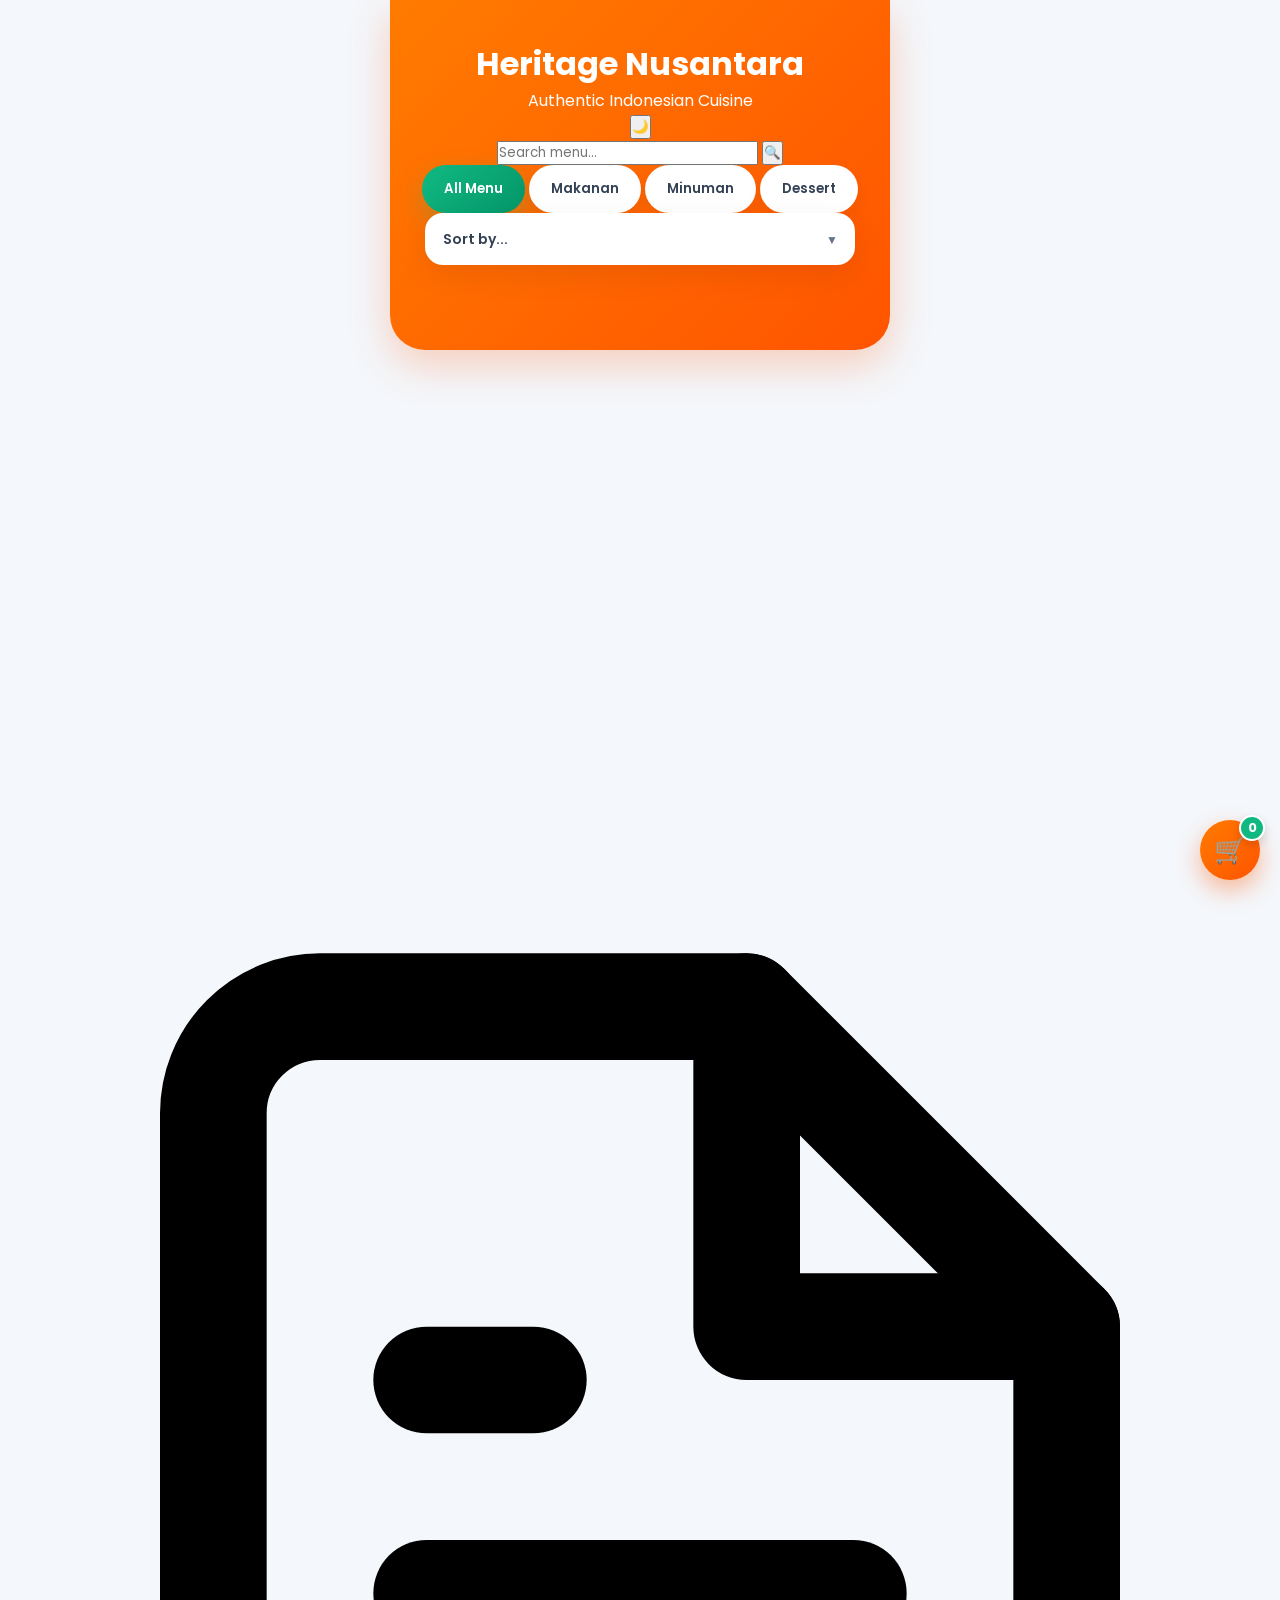
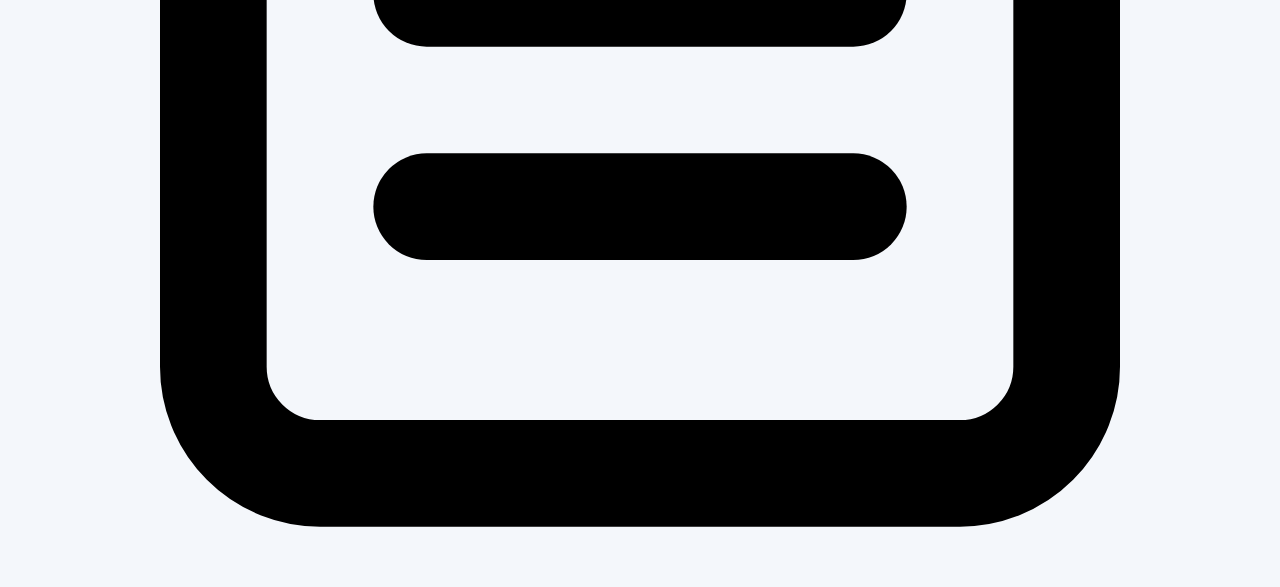
==== commit c8d833ec: "Update index.html" ====
--- a/index.html
+++ b/index.html
@@ -8,7 +8,6 @@
 </head>
 <body>
 
-<!-- ===== SUCCESS POPUP ===== -->
 <div id="success-popup" class="success-popup">
     <div class="popup-content">
         <div class="checkmark">✓</div>
@@ -16,7 +15,6 @@
     </div>
 </div>
 
-<!-- ===== QUICK ADD MODAL ===== -->
 <div id="quickAddModal" class="quick-add-modal">
     <div class="quick-add-content">
         <span class="close-quick" onclick="closeQuickAddModal()">&times;</span>
@@ -33,184 +31,141 @@
 </div>
 
 <div class="app">
-    <!-- ===== HEADER ===== -->
     <header>
-        <div class="restaurant-badge">✨ Premium Indonesian Cuisine</div>
-        <button class="darkmode-toggle" id="darkmodeToggle" onclick="toggleDarkMode()" title="Toggle Dark Mode">
-            <span id="darkmodeIcon">🌙</span>
-        </button>
-        <button class="cart-icon" id="cartIconBtn" onclick="openCart()">
-            🛒
-            <span id="cart-count">0</span>
-        </button>
-        <div class="logo-circle">🍃</div>
-        <h1 class="restaurant-name">Heritage Nusantara</h1>
-        <p class="restaurant-tagline">Authentic Indonesian Cuisine</p>
-        <div class="header-info">
-            🍽 Signature Menu • 🌶 Indonesian Spices • ⭐ Premium Quality
+        <div class="header-top">
+            <div class="logo">
+                <h1>Heritage Nusantara</h1>
+                <p>Authentic Indonesian Cuisine</p>
+            </div>
+            <div class="header-actions">
+                <button class="theme-toggle" onclick="toggleTheme()" id="theme-icon">🌙</button>
+                <div class="cart-icon" id="cartIconBtn" onclick="openCart()">
+                    🛒 <span id="cart-count">0</span>
+                </div>
+            </div>
+        </div>
+        
+        <div class="search-bar">
+            <input type="text" id="searchInput" placeholder="Search menu..." onkeyup="searchMenu()">
+            <button onclick="searchMenu()">🔍</button>
+        </div>
+        
+        <div class="categories">
+            <button class="category-btn active" onclick="changeCategory(this, 'all')">All Menu</button>
+            <button class="category-btn" onclick="changeCategory(this, 'makanan')">Makanan</button>
+            <button class="category-btn" onclick="changeCategory(this, 'minuman')">Minuman</button>
+            <button class="category-btn" onclick="changeCategory(this, 'dessert')">Dessert</button>
+        </div>
+        
+        <div class="sort-wrapper">
+            <select id="sortMenu" onchange="sortMenu()">
+                <option value="default">Sort by...</option>
+                <option value="az">Name: A to Z</option>
+                <option value="za">Name: Z to A</option>
+                <option value="low">Price: Low to High</option>
+                <option value="high">Price: High to Low</option>
+            </select>
         </div>
     </header>
 
-    <!-- ===== SEARCH ===== -->
-    <div class="search-wrapper">
-        <input type="text" id="searchInput" placeholder="🔍 Search menu..." onkeyup="searchMenu()">
-    </div>
-
-    <!-- ===== SORT ===== -->
-    <div class="sort-wrapper">
-        <select id="sortMenu" onchange="sortMenu()">
-            <option value="" disabled selected>Sort Menu</option>
-            <option value="default">❌ Clear Filter (Default)</option>
-            <option value="az">A-Z</option>
-            <option value="za">Z-A</option>
-            <option value="low">Price Low to High</option>
-            <option value="high">Price High to Low</option>
-        </select>
-    </div>
-
-    <!-- ===== CATEGORY BUTTONS ===== -->
-    <div class="category-wrapper">
-        <button class="category-btn active" onclick="changeCategory(this,'all')">🍽 ALL</button>
-        <button class="category-btn" onclick="changeCategory(this,'makanan')">🍛 FOOD</button>
-        <button class="category-btn" onclick="changeCategory(this,'dessert')">🍨 DESSERT</button>
-        <button class="category-btn" onclick="changeCategory(this,'minuman')">🥤 BEVERAGES</button>
-    </div>
-
-    <!-- ===== MENU LIST ===== -->
-    <div id="menu-list"></div>
-
-    <!-- ===== ABOUT SECTION ===== -->
-    <section class="about-section">
-        <div class="about-icon">🍃</div>
-        <h2>About <span>Heritage Nusantara</span></h2>
-        <p>Heritage Nusantara presents authentic Indonesian cuisine crafted from selected ingredients and traditional recipes passed down through generations.</p>
-        <p>Our mission is to preserve Indonesia's culinary heritage while delivering a premium dining experience for every guest.</p>
-    </section>
-
-    <footer>
-        <h3>Heritage Nusantara</h3>
-        <p>Authentic Indonesian Cuisine</p>
-        <small>© 2026 Heritage Nusantara</small>
-    </footer>
-</div>
-
-<!-- ===== MODAL DETAIL ===== -->
-<div id="modal" class="modal">
-    <div class="modal-container">
-        <span class="close-modal" onclick="closeModal()">&times;</span>
-        <div class="modal-scrollable">
-            <img id="modal-image" class="modal-image" loading="lazy">
-            <div class="modal-content-inner">
-                <div class="modal-header-row">
-                    <div id="modal-category" class="modal-category"></div>
-                    <button class="fav-btn" id="modalFavBtn" onclick="toggleFavFromModal()" title="Favorite">♡</button>
-                    <button class="share-btn" id="modalShareBtn" onclick="shareItem()" title="Share Menu">
-                        <svg width="17" height="17" viewBox="0 0 24 24" fill="none" stroke="currentColor" stroke-width="2.5" stroke-linecap="round" stroke-linejoin="round"><circle cx="18" cy="5" r="3"/><circle cx="6" cy="12" r="3"/><circle cx="18" cy="19" r="3"/><line x1="8.59" y1="13.51" x2="15.42" y2="17.49"/><line x1="15.41" y1="6.51" x2="8.59" y2="10.49"/></svg>
-                    </button>
-                </div>
-                <h2 id="modal-name" class="modal-name"></h2>
-                <div id="modal-price" class="modal-price"></div>
-                <p id="modal-desc" class="modal-description"></p>
-                <div class="modal-quantity">
-                    <button class="qty-control" onclick="decreaseModalQty()">−</button>
-                    <span id="modal-qty">1</span>
-                    <button class="qty-control" onclick="increaseModalQty()">+</button>
-                </div>
-                <textarea id="modal-notes" placeholder="Special request notes (optional)..."></textarea>
+    <div class="menu-grid" id="menu-list"></div>
+
+    <div id="modal" class="modal">
+        <div class="modal-content">
+            <span class="close" onclick="closeModal()">&times;</span>
+            <div class="modal-scrollable">
+                <img id="modal-image" src="" alt="Menu Image">
+                <div class="modal-info">
+                    <div class="food-tag" id="modal-category">Category</div>
+                    <h2 id="modal-name">Menu Name</h2>
+                    <div class="price" id="modal-price">Rp 0</div>
+                    <p id="modal-desc" class="modal-desc">Description</p>
+                    
+                    <div class="quantity-wrapper" style="margin-top:20px; justify-content:center;">
+                        <button onclick="decreaseModalQty()">-</button>
+                        <span id="modal-qty">1</span>
+                        <button onclick="increaseModalQty()">+</button>
+                    </div>
+                    <textarea id="modal-notes" placeholder="Special request (optional)..." style="width:100%; margin-top:15px; padding:10px; border-radius:8px; border:1px solid var(--border); font-family:inherit;"></textarea>
+                </div>
+            </div>
+            <div class="modal-actions">
+                <button class="share-btn" onclick="shareItem()">📤 Share</button>
                 <button class="modal-add-btn" onclick="addToCartFromModal()">Add To Cart</button>
             </div>
         </div>
     </div>
-</div>
-
-<!-- ===== CART MODAL ===== -->
-<div id="cartModal" class="cart-modal">
-    <div class="cart-content">
-        <span class="close" onclick="closeCart()">×</span>
-
-        <!-- Screen 1: Cart -->
-        <div id="cart-screen">
-            <h2>🛒 Your Cart</h2>
-            <div id="cart-items"></div>
-            <div id="cart-empty-state" class="cart-empty-state" style="display:none;">
-                <div class="empty-icon">🛒</div>
-                <p>Your cart is empty</p>
-                <small>Add some delicious items!</small>
-            </div>
-            <div class="cart-footer">
-                <div class="cart-total">
-                    Total: <span id="cart-total">Rp 0</span>
-                </div>
-                <div class="cart-actions-row">
-                    <button class="clear-cart-btn" onclick="clearCart()">🗑 Clear All</button>
-                    <button class="checkout-btn" onclick="openOrderSummary()">Close Bill & Payment</button>
-                </div>
-            </div>
-        </div>
-
-        <!-- Screen 2: Order Summary + Table Number -->
-        <div id="order-summary-screen" style="display:none;">
-            <h2>📋 Order Summary</h2>
-            <div class="table-input-wrapper">
-                <label>🪑 Table Number</label>
-                <input type="text" id="tableNumber" placeholder="e.g. Table 5" maxlength="20">
-            </div>
-            <div id="order-summary-items"></div>
-            <div class="order-summary-total">
-                <span>Total</span>
-                <span id="order-summary-grand-total"></span>
-            </div>
-            <div class="order-timestamp">
-                <span id="order-time-display"></span>
-            </div>
-            <div class="summary-btn-row">
-                <button class="back-btn" onclick="backToCart()">← Back</button>
-                <button class="checkout-btn" onclick="openPayment()">Pay via QRIS →</button>
-            </div>
-        </div>
-
-        <!-- Screen 3: Payment -->
-        <div id="payment-screen" style="display:none;">
-            <h2>💳 QRIS Payment</h2>
-            <div class="payment-info-box">
-                <div class="pay-table-info" id="payTableInfo"></div>
-                <div class="pay-total-info" id="payTotalInfo"></div>
-                <div class="pay-time-info" id="payTimeInfo"></div>
-            </div>
-            <div class="qris-placeholder">
-                <div class="barcode-box">
-                    <img src="images/QRIS.jpg" alt="QRIS Payment" loading="lazy" style="width:100%; max-width:200px; display:block; margin:0 auto;">
-                </div>
-            </div>
-            <div id="payOrderId" style="text-align:center;font-size:14px;margin-bottom:10px;color:#10b981;font-weight:600;min-height:22px;"></div>
-            <p class="qris-note">Scan the QR code above using your mobile banking or e-wallet app</p>
-            <div class="summary-btn-row" style="justify-content:space-between;">
-                <button class="back-btn" onclick="backToSummary()">← Back</button>
-                <button class="checkout-btn" onclick="confirmPayment()" style="background: linear-gradient(135deg, var(--green), var(--green2));">✅ Sudah Bayar</button>
-            </div>
-        </div>
-
-        <!-- Screen 4: Konfirmasi Pembayaran -->
-        <div id="payment-confirm-screen" style="display:none;">
-            <h2>⏳ Konfirmasi Pembayaran</h2>
-            <div class="payment-info-box">
-                <div id="confirm-status" style="text-align:center; padding:20px;">Memproses...</div>
-            </div>
-            <div style="text-align:center; margin-top:20px;">
-                <div class="loader" style="border:4px solid #f3f3f3; border-top:4px solid var(--accent); border-radius:50%; width:40px; height:40px; animation:spin 1s linear infinite; margin:0 auto;"></div>
-            </div>
-        </div>
-    </div>
-</div>
-
-
-<!-- ===== FAVORITES FAB ===== -->
-<button class="fav-fab" onclick="openFavModal()" title="My Favorites">❤️</button>
-
-<!-- ===== SHARE TOAST ===== -->
-<div id="shareToast" class="share-toast"></div>
-
-<script src="script.js"></script>
+
+    <div id="cartModal" class="cart-modal">
+        <div class="cart-content">
+            <span class="close-cart" onclick="closeCart()">&times;</span>
+            
+            <div id="cart-screen">
+                <h2>🛒 Your Cart</h2>
+                <button class="clear-cart-btn" onclick="clearCart()">🗑️ Clear Cart</button>
+                <div id="cart-empty-state" class="cart-empty">Cart is empty</div>
+                <div id="cart-items"></div>
+                <div class="cart-footer">
+                    <div class="cart-total-row">
+                        <span>Total:</span>
+                        <span id="cart-total">Rp 0</span>
+                    </div>
+                    <button class="checkout-btn" onclick="openOrderSummary()">Checkout ➔</button>
+                </div>
+            </div>
+
+            <div id="order-summary-screen" style="display:none;">
+                <div class="back-nav" onclick="backToCart()">⬅ Back to Cart</div>
+                <h2>📋 Order Summary</h2>
+                <div class="order-time" id="order-time-display"></div>
+                
+                <div class="input-group" style="margin:20px 0;">
+                    <label>Table Number:</label>
+                    <input type="text" id="tableNumber" placeholder="e.g. T-01, VIP-2, or Takeaway" style="width:100%; padding:12px; border-radius:8px; border:1px solid var(--border); font-size:16px;">
+                </div>
+
+                <div id="order-summary-items" class="summary-list"></div>
+                
+                <div class="cart-total-row" style="margin-top:20px; padding-top:15px; border-top:2px dashed var(--border);">
+                    <span>Grand Total:</span>
+                    <span id="order-summary-grand-total">Rp 0</span>
+                </div>
+                <button class="checkout-btn" onclick="openPayment()" style="margin-top:20px;">Proceed to Payment ➔</button>
+            </div>
+
+            <div id="payment-screen" style="display:none;">
+                <div class="back-nav" onclick="backToSummary()">⬅ Back to Summary</div>
+                <h2>💳 Payment</h2>
+                
+                <div class="payment-info-box">
+                    <p id="payTableInfo"></p>
+                    <p id="payTimeInfo"></p>
+                    <p id="payTotalInfo" style="font-size:18px; color:var(--accent); margin-top:10px;"></p>
+                </div>
+
+                <div class="qris-box">
+                    <h3>Scan QRIS</h3>
+                    <img src="https://upload.wikimedia.org/wikipedia/commons/a/a2/Logo_QRIS.svg" alt="QRIS" style="width:150px; margin:15px auto; display:block;">
+                    <p>A.n Heritage Nusantara</p>
+                </div>
+
+                <div style="margin-top:20px;">
+                    <button class="checkout-btn" onclick="confirmPayment()" style="background: linear-gradient(105deg, var(--green), var(--green2));">✅ Sudah Bayar</button>
+                </div>
+            </div>
+
+            <div id="payment-confirm-screen" style="display:none;">
+                <h2>⏳ Konfirmasi Pembayaran</h2>
+                <div class="payment-info-box">
+                    <div id="confirm-status" style="text-align:center; padding:20px;">Memproses...</div>
+                </div>
+                <div style="text-align:center; margin-top:20px;">
+                    <div class="loader" style="border:4px solid var(--border); border-top:4px solid var(--accent); border-radius:50%; width:40px; height:40px; animation:spin 1s linear infinite; margin:0 auto;"></div>
+                </div>
+            </div>
+        </div>
+    </div>
+</div>
 
 <div class="bill-fab" onclick="openBillModal()">
     <svg viewBox="0 0 24 24" fill="none" stroke="currentColor" stroke-width="2" stroke-linecap="round" stroke-linejoin="round">
@@ -236,5 +191,11 @@
     </div>
 </div>
 
+<script src="js/api.js"></script>
+<script src="js/utils.js"></script>
+<script src="js/customer.js"></script>
+<script src="js/cart.js"></script>
+<script src="js/bill-monitor.js"></script>
+
 </body>
 </html>
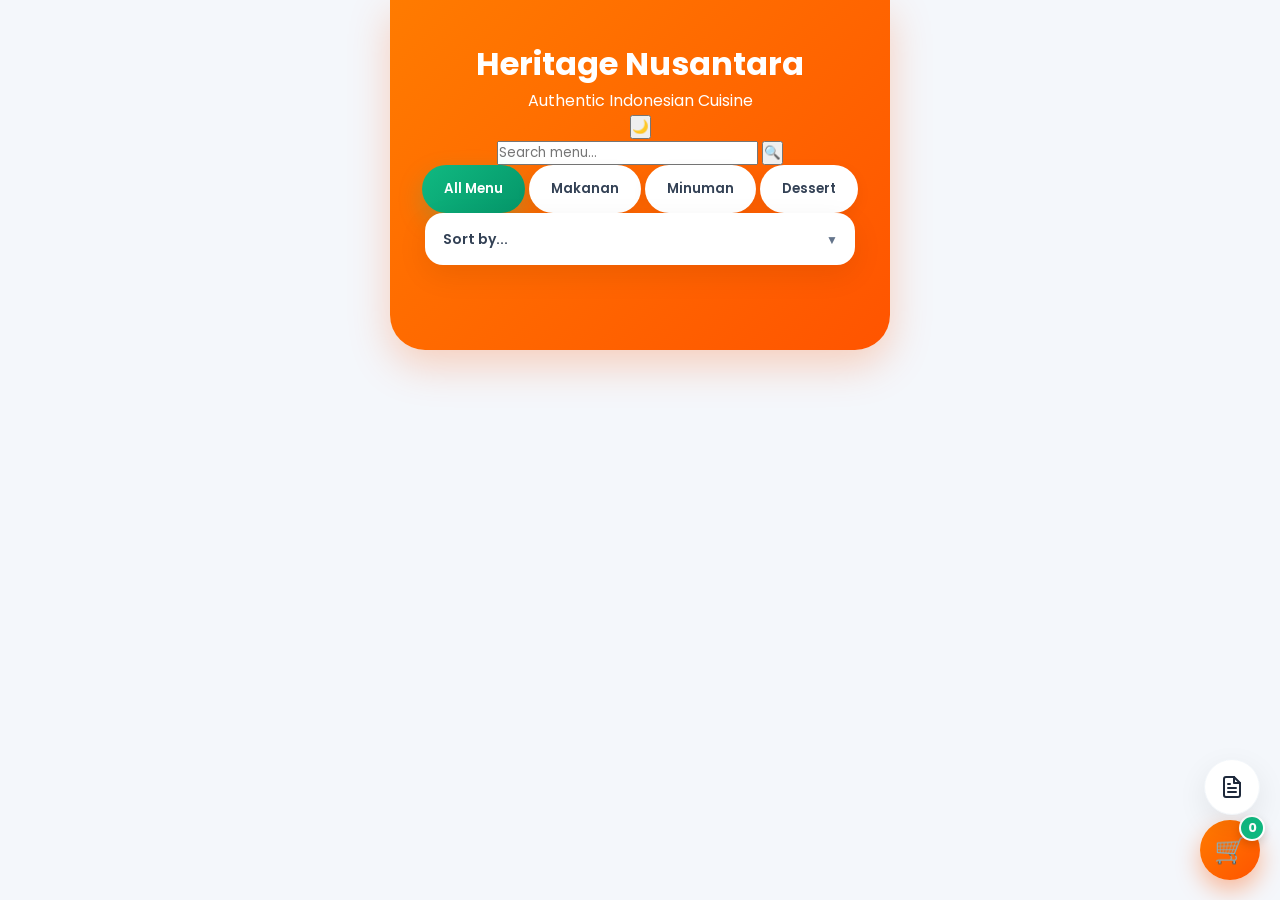
==== commit 5932f251: "Update index.html" ====
--- a/index.html
+++ b/index.html
@@ -4,7 +4,7 @@
     <meta charset="UTF-8">
     <meta name="viewport" content="width=device-width, initial-scale=1.0, viewport-fit=cover">
     <title>Heritage Nusantara - Premium Indonesian Cuisine</title>
-    <link rel="stylesheet" href="style.css">
+    <link rel="stylesheet" href="style.css"> 
 </head>
 <body>
 
--- a/style.css
+++ b/style.css
@@ -797,3 +797,35 @@
     0% { transform: rotate(0deg); }
     100% { transform: rotate(360deg); }
 }
+/* ===== BILL MONITOR FAB ===== */
+.bill-fab {
+    position: fixed;
+    bottom: 85px; 
+    right: 20px;
+    background: var(--surface);
+    width: 56px;
+    height: 56px;
+    border-radius: 50%;
+    display: flex;
+    align-items: center;
+    justify-content: center;
+    box-shadow: var(--shadow-md);
+    cursor: pointer;
+    z-index: 99;
+    border: 1px solid var(--border);
+    transition: all var(--transition);
+}
+.bill-fab:hover {
+    transform: translateY(-5px);
+    box-shadow: 0 15px 35px rgba(0,0,0,0.1);
+    border-color: var(--accent);
+}
+.bill-fab svg {
+    width: 24px;
+    height: 24px;
+    stroke: var(--text-primary);
+    transition: stroke var(--transition);
+}
+.bill-fab:hover svg {
+    stroke: var(--accent);
+}
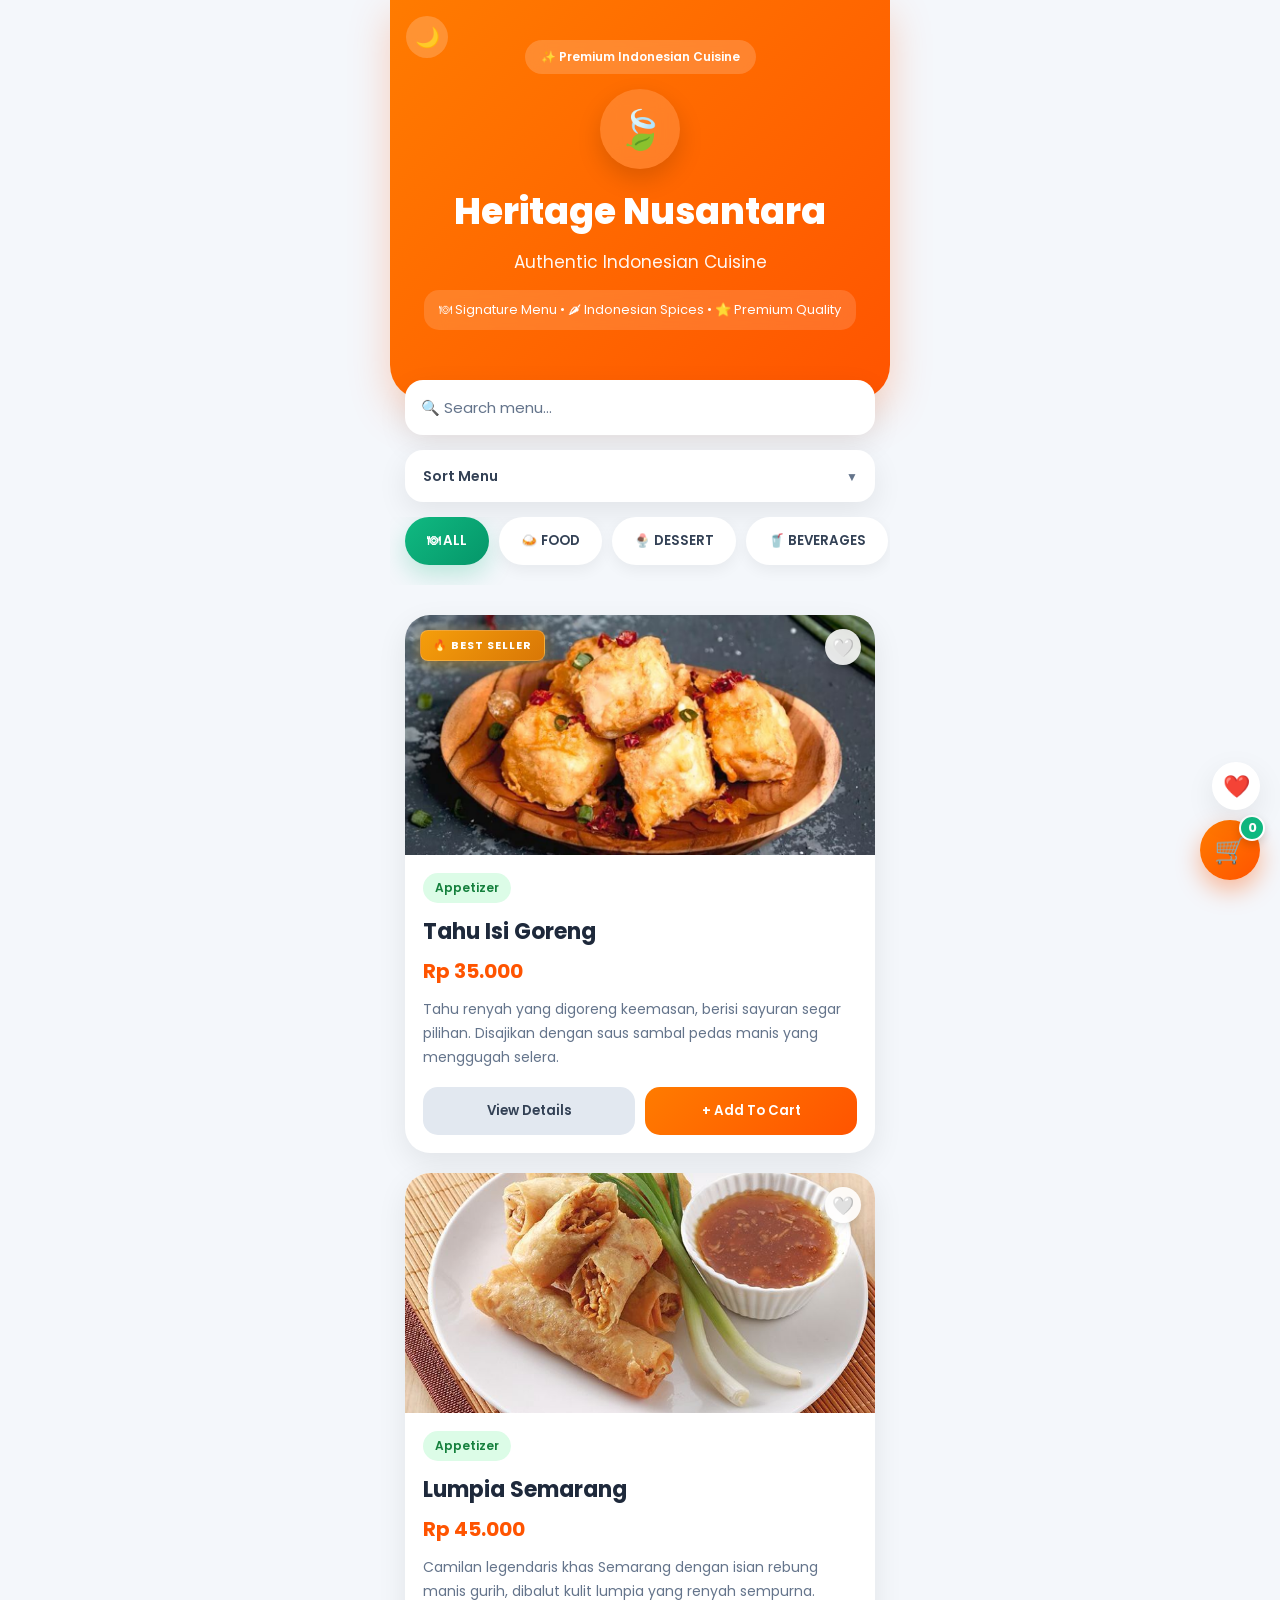
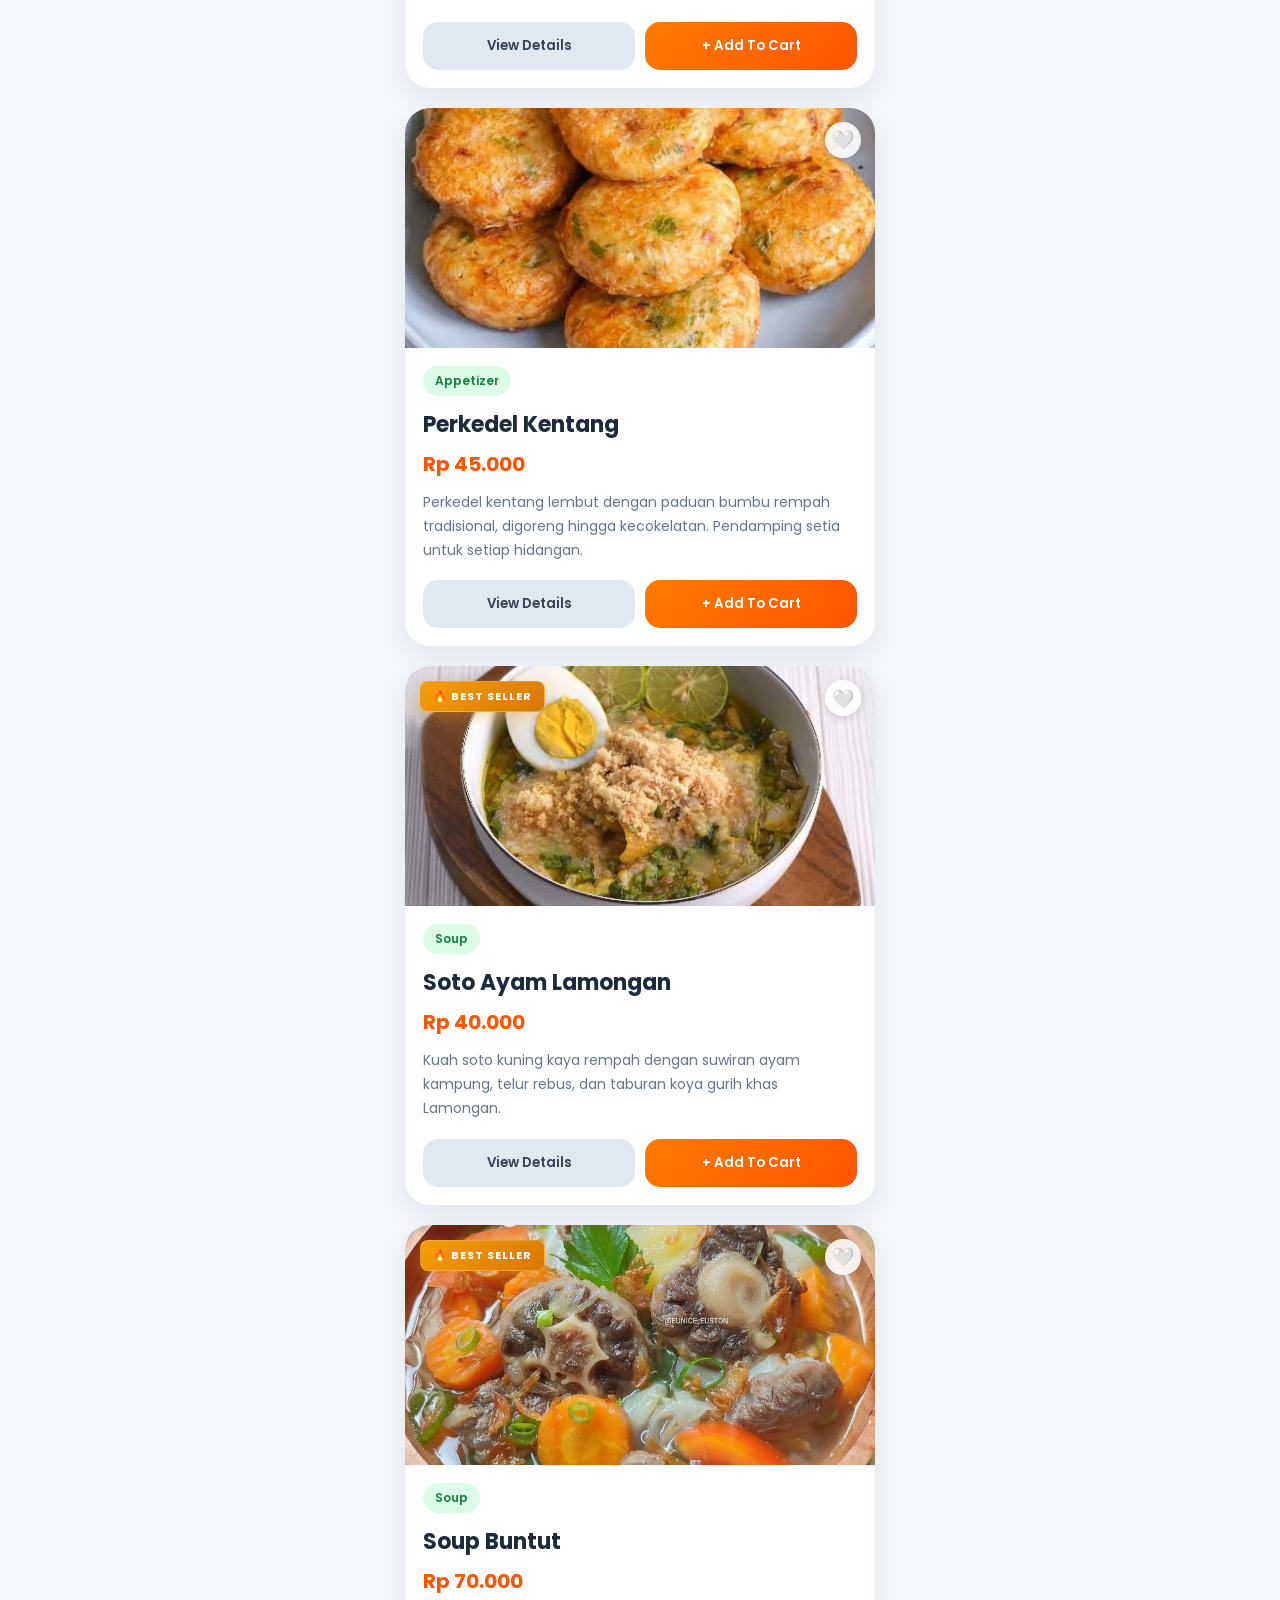
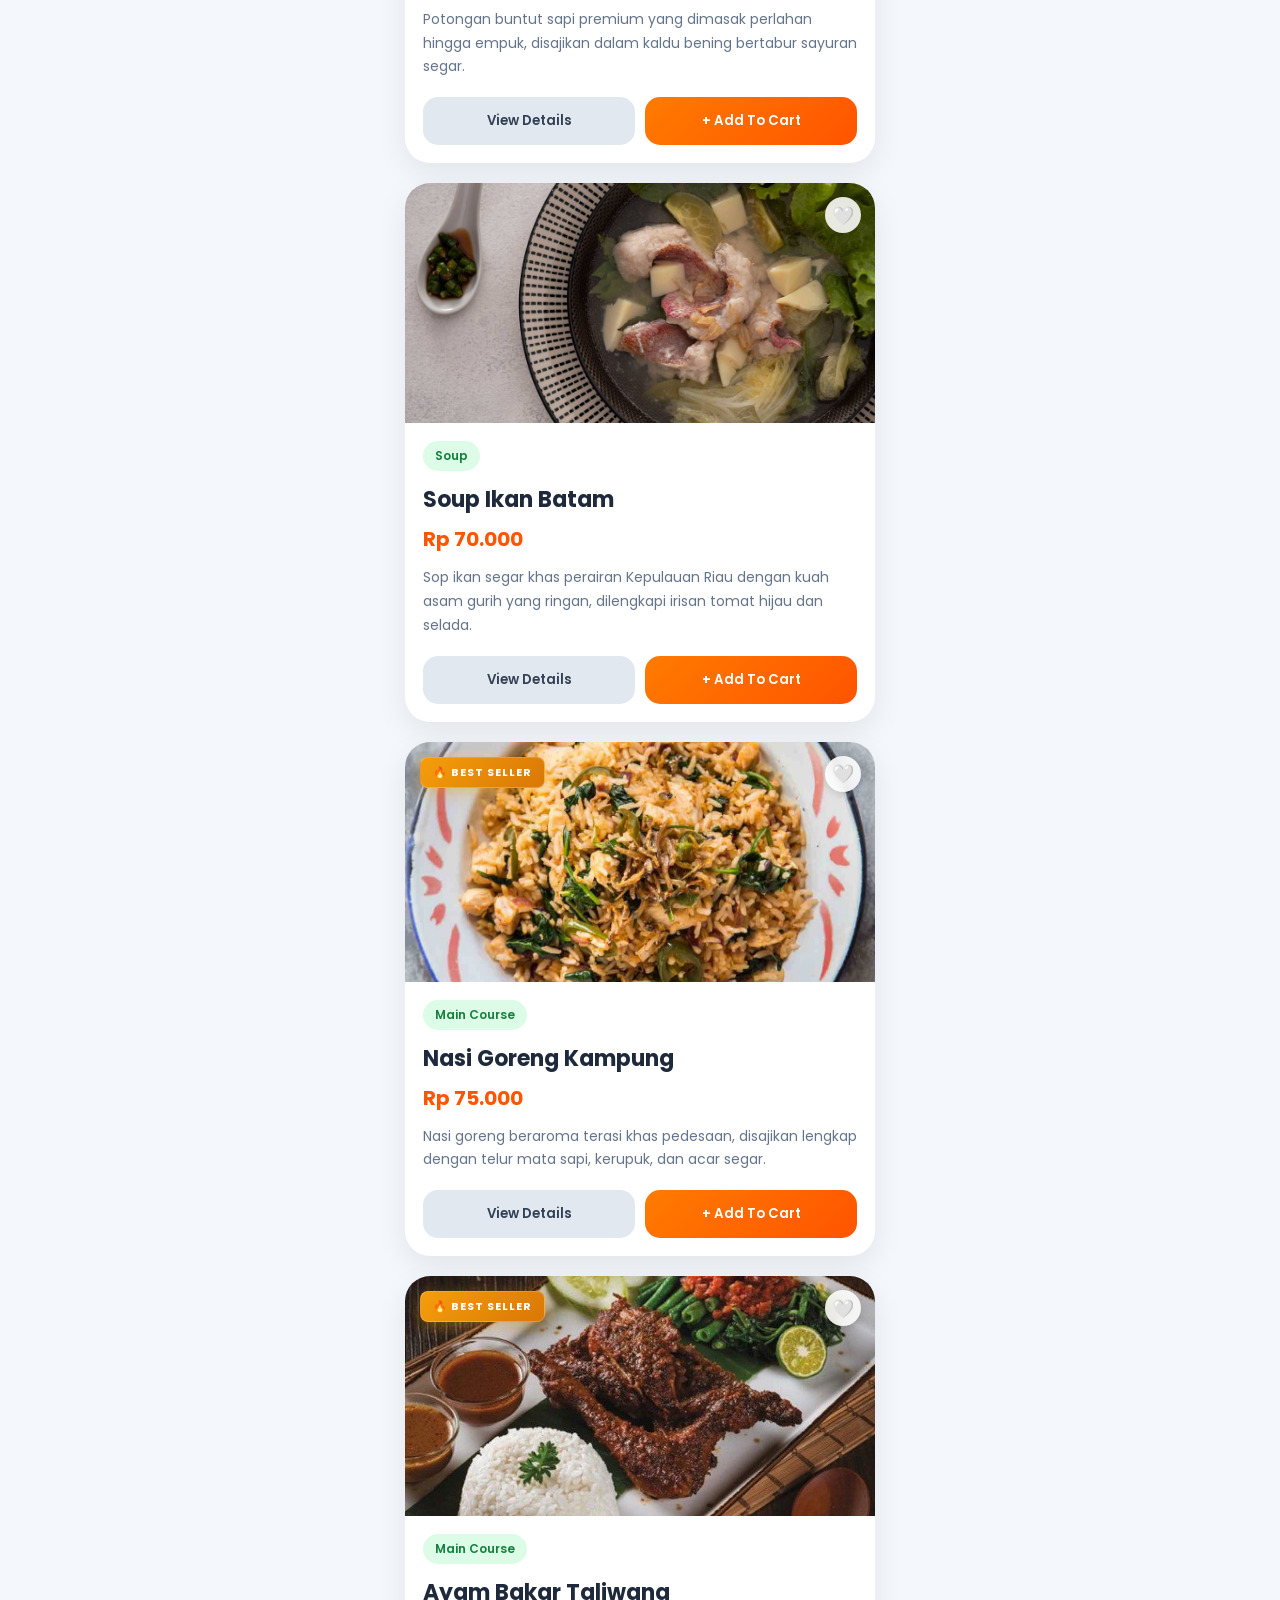
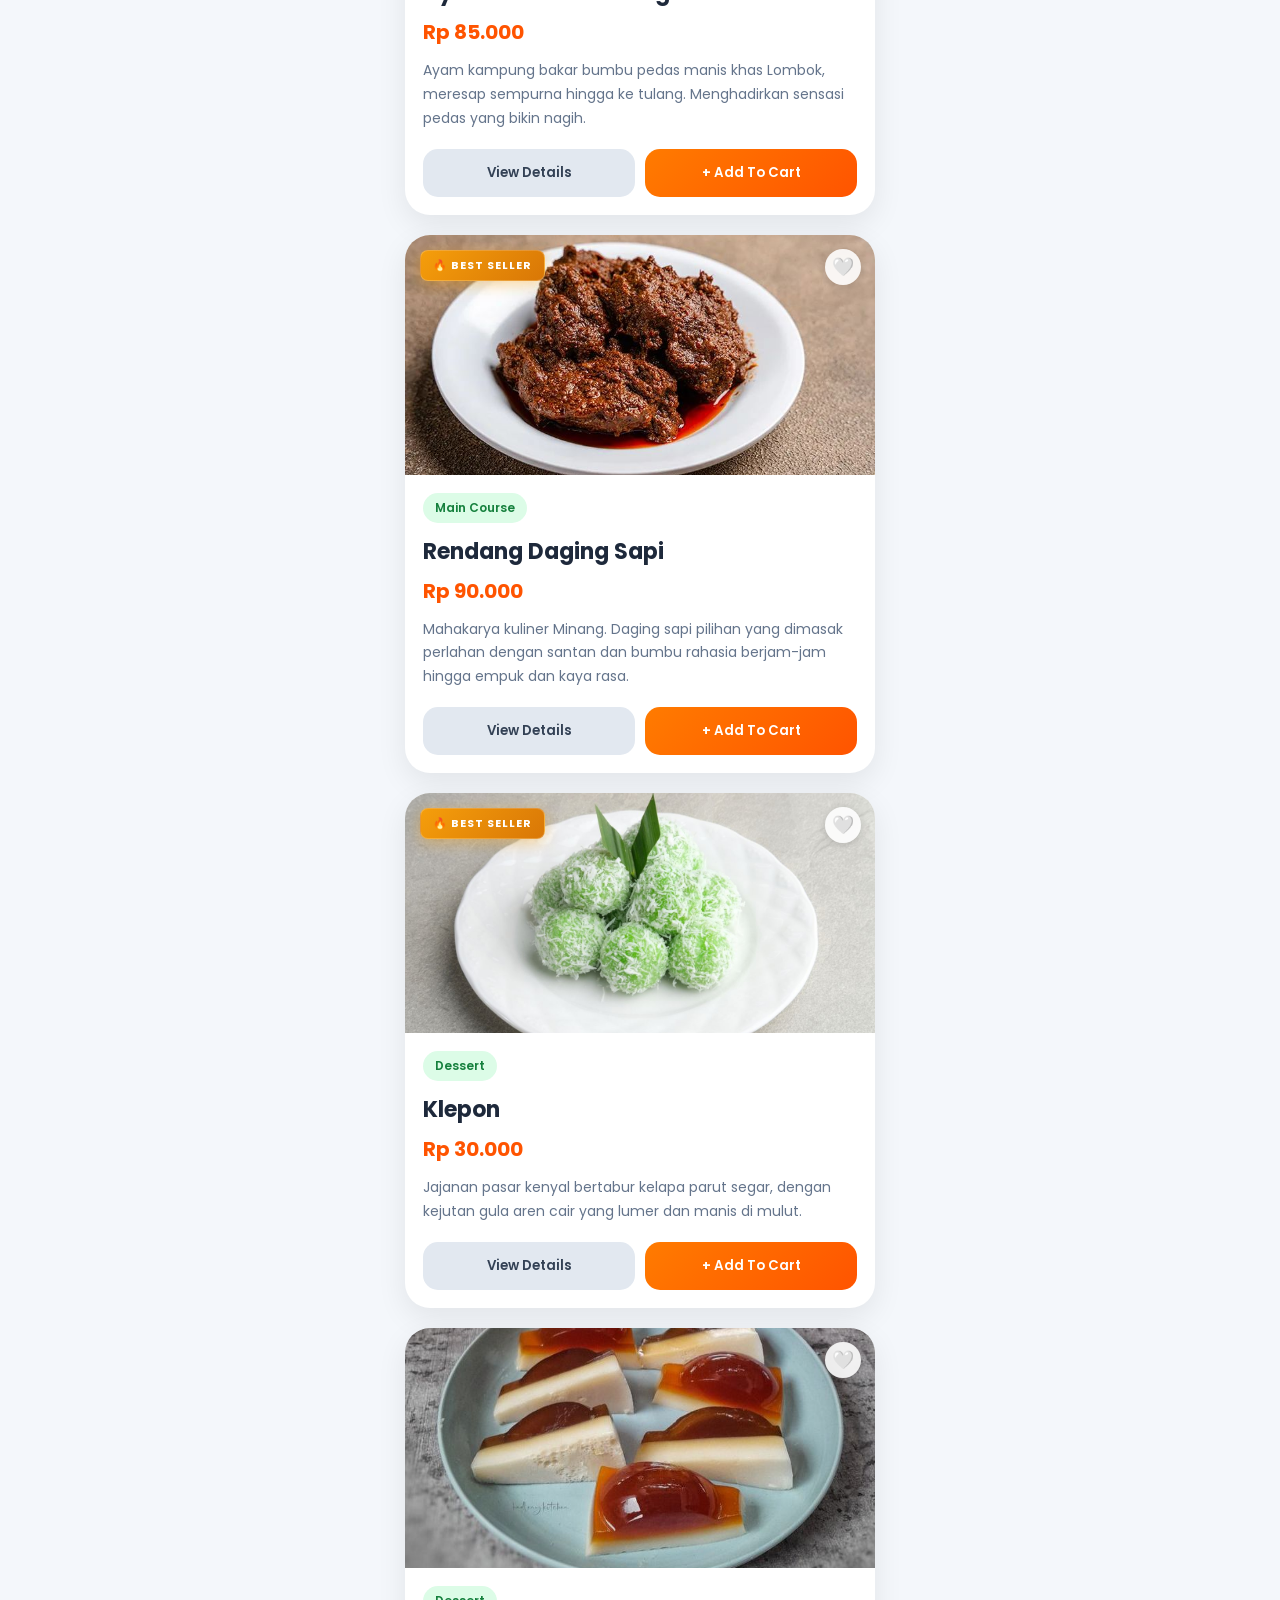
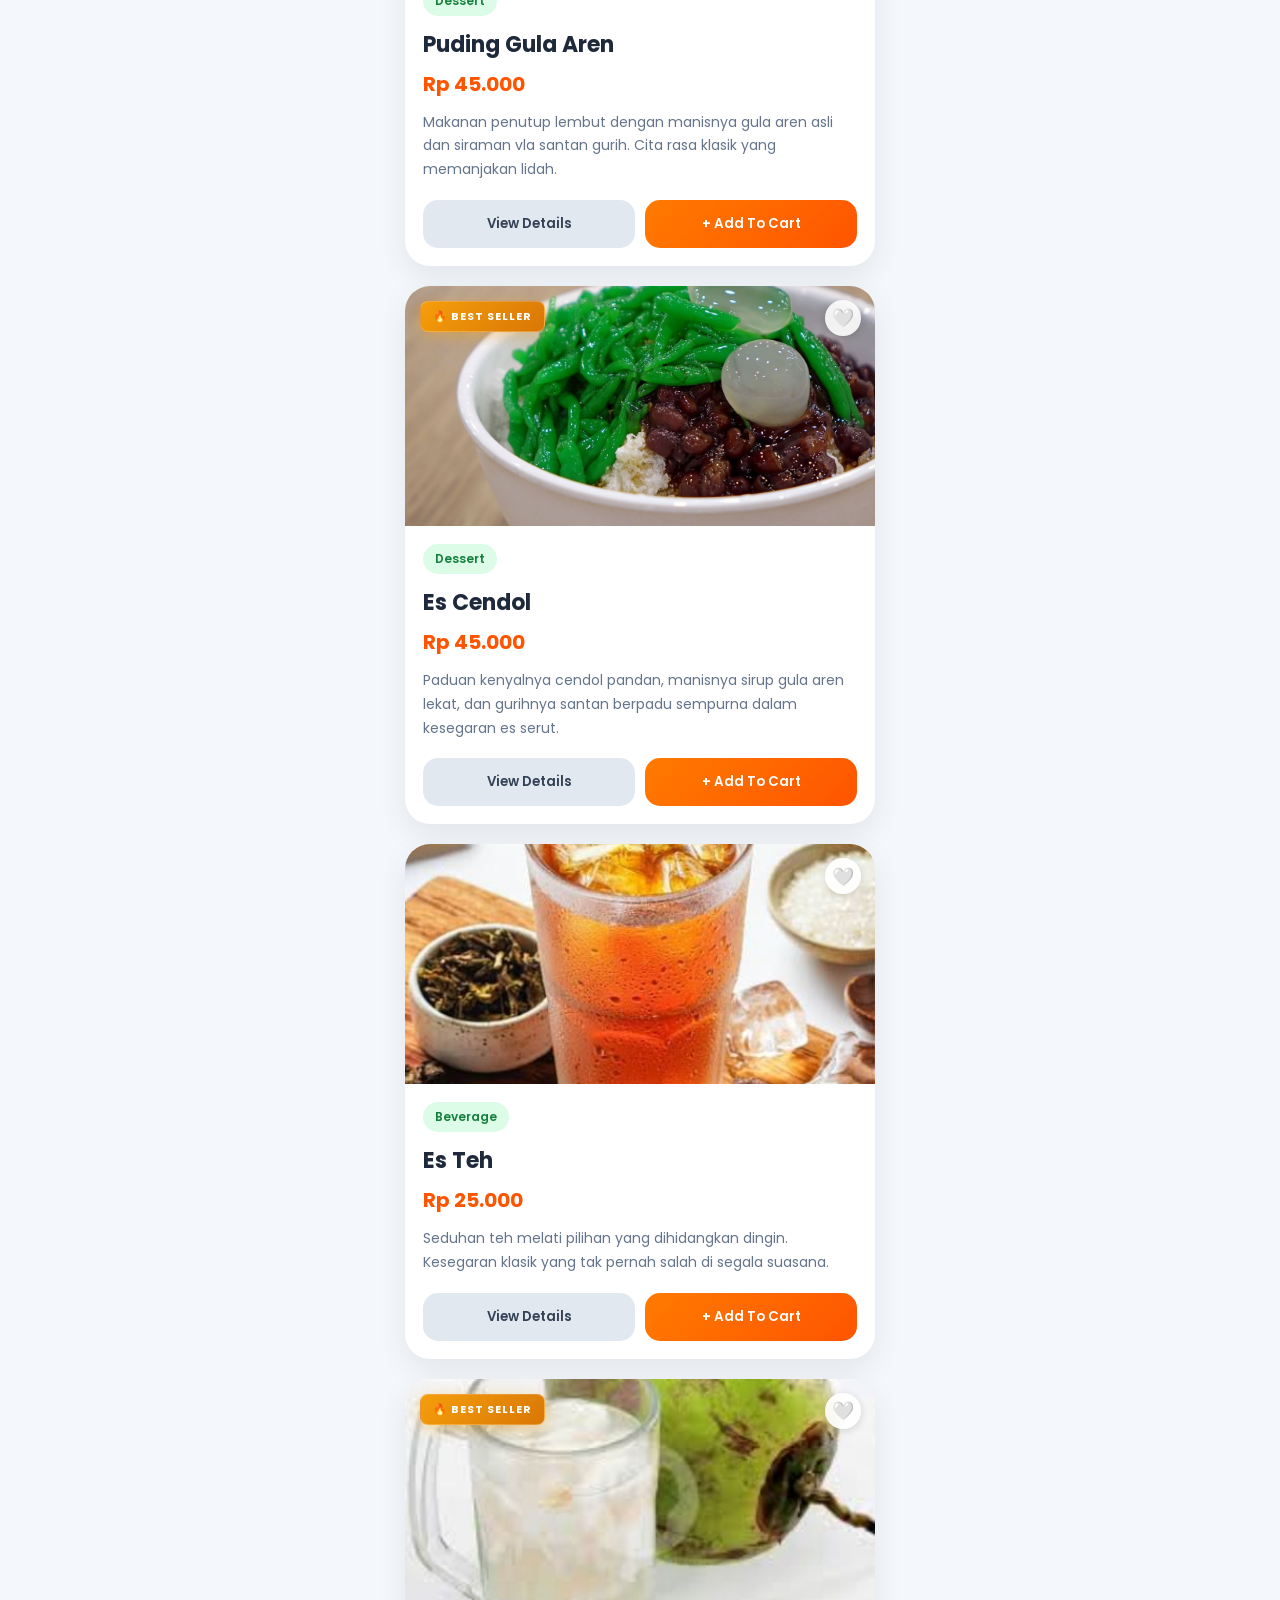
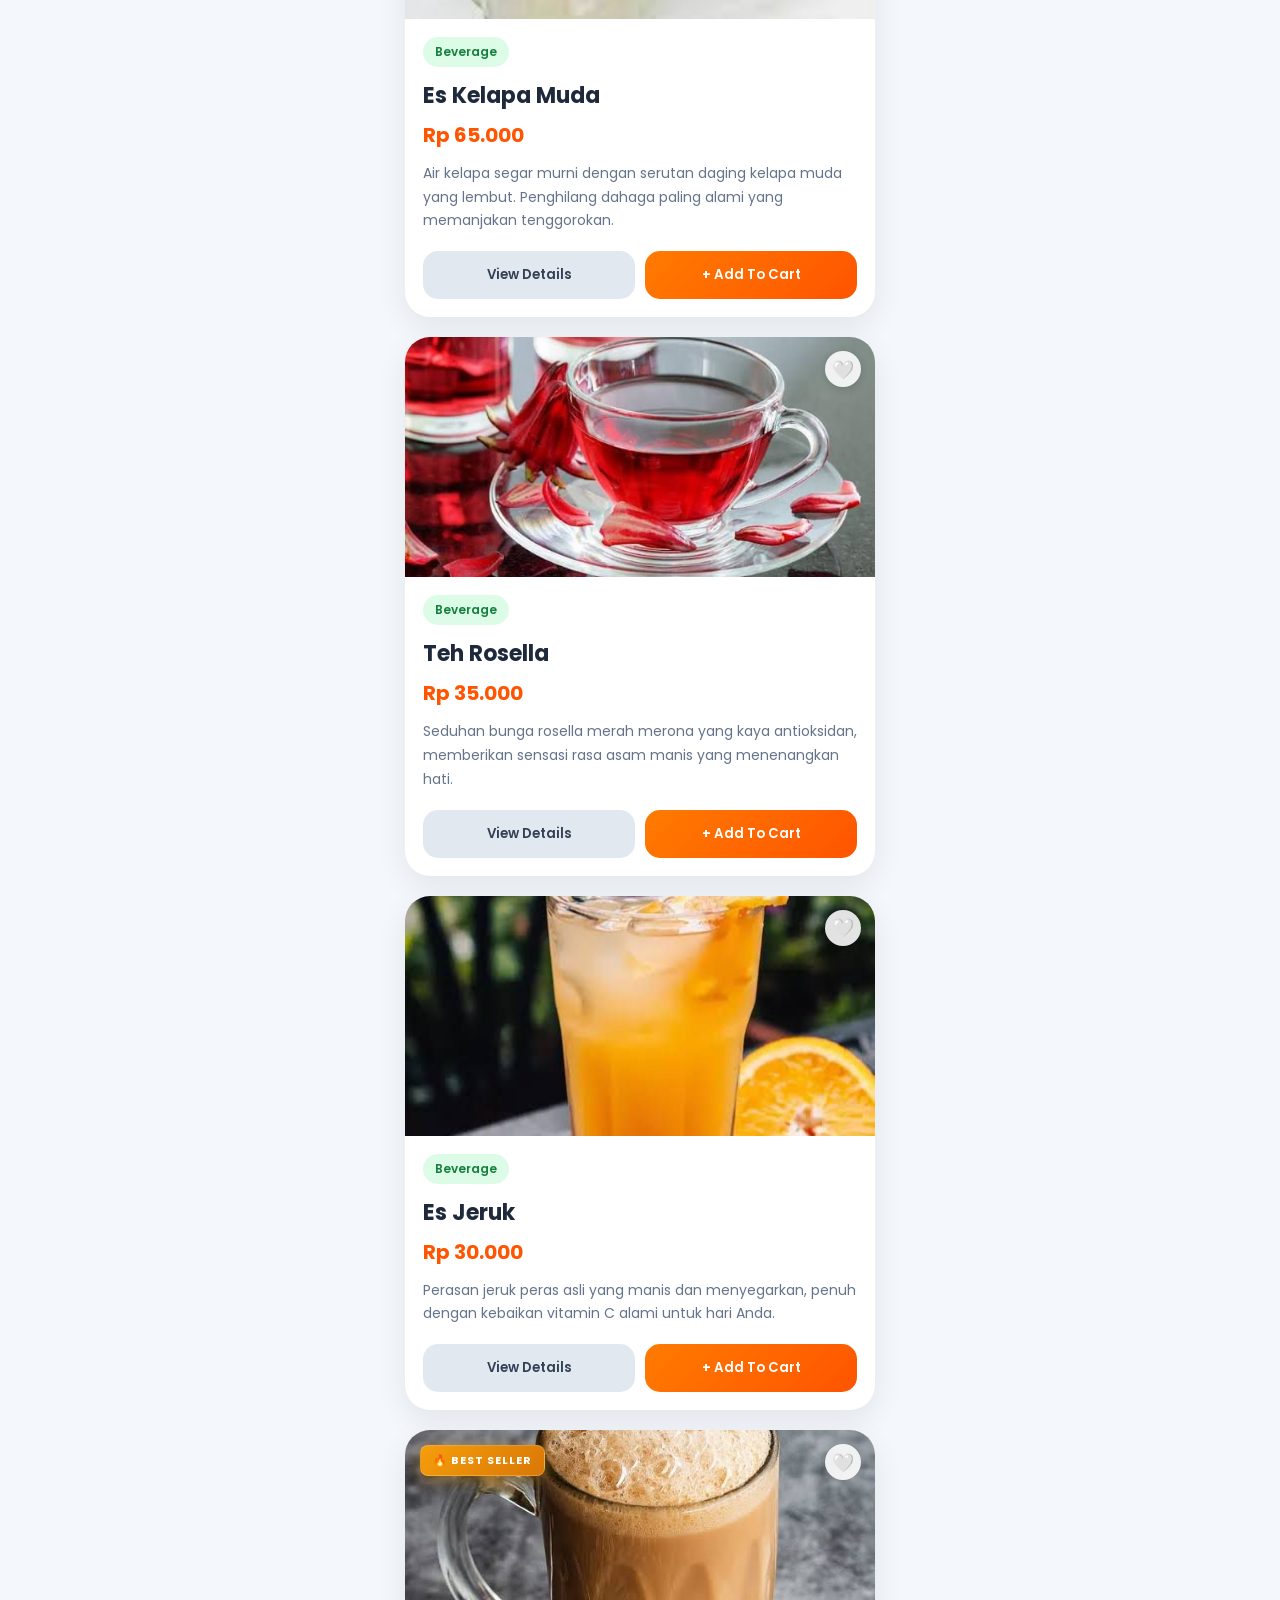
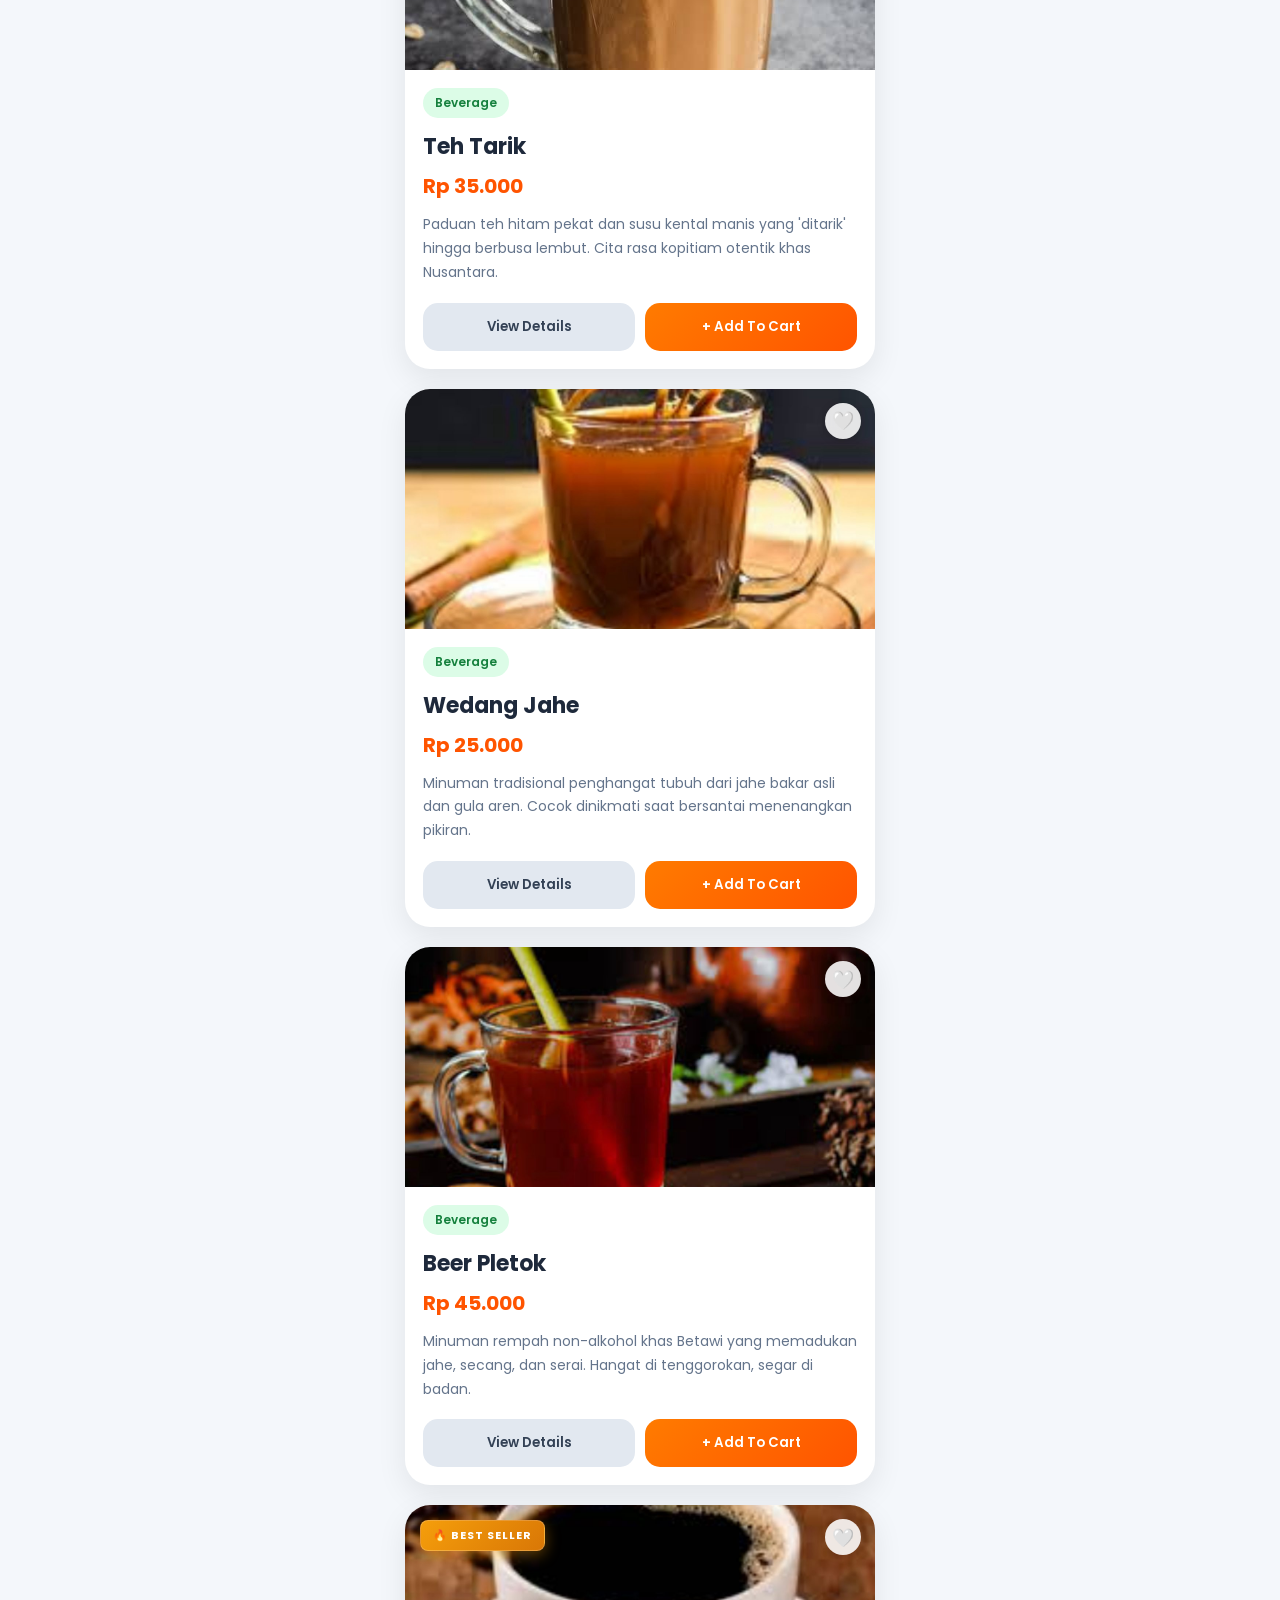
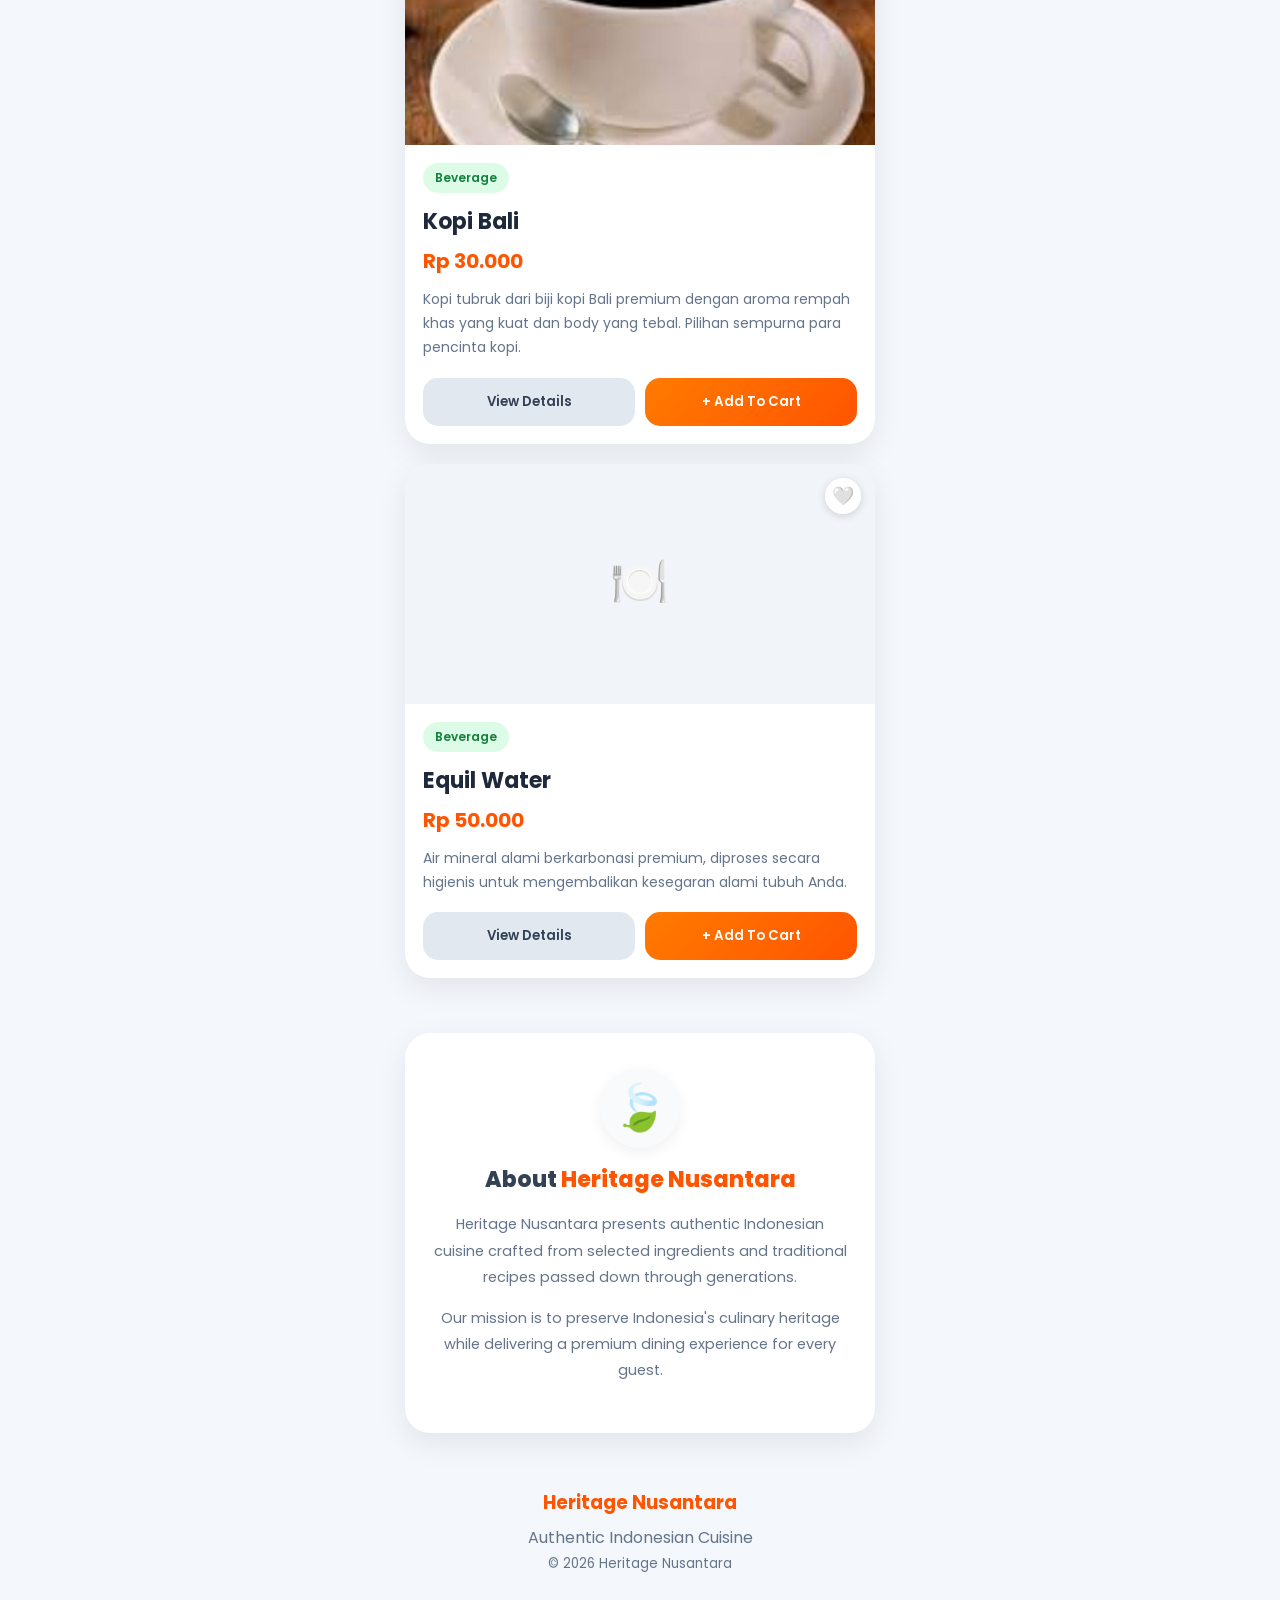
==== commit fd735c4f: "Add files via upload" ====
--- a/index.html
+++ b/index.html
@@ -4,10 +4,11 @@
     <meta charset="UTF-8">
     <meta name="viewport" content="width=device-width, initial-scale=1.0, viewport-fit=cover">
     <title>Heritage Nusantara - Premium Indonesian Cuisine</title>
-    <link rel="stylesheet" href="style.css"> 
+    <link rel="stylesheet" href="style.css">
 </head>
 <body>
 
+<!-- ===== SUCCESS POPUP ===== -->
 <div id="success-popup" class="success-popup">
     <div class="popup-content">
         <div class="checkmark">✓</div>
@@ -15,6 +16,7 @@
     </div>
 </div>
 
+<!-- ===== QUICK ADD MODAL ===== -->
 <div id="quickAddModal" class="quick-add-modal">
     <div class="quick-add-content">
         <span class="close-quick" onclick="closeQuickAddModal()">&times;</span>
@@ -31,171 +33,184 @@
 </div>
 
 <div class="app">
+    <!-- ===== HEADER ===== -->
     <header>
-        <div class="header-top">
-            <div class="logo">
-                <h1>Heritage Nusantara</h1>
-                <p>Authentic Indonesian Cuisine</p>
-            </div>
-            <div class="header-actions">
-                <button class="theme-toggle" onclick="toggleTheme()" id="theme-icon">🌙</button>
-                <div class="cart-icon" id="cartIconBtn" onclick="openCart()">
-                    🛒 <span id="cart-count">0</span>
-                </div>
-            </div>
-        </div>
-        
-        <div class="search-bar">
-            <input type="text" id="searchInput" placeholder="Search menu..." onkeyup="searchMenu()">
-            <button onclick="searchMenu()">🔍</button>
-        </div>
-        
-        <div class="categories">
-            <button class="category-btn active" onclick="changeCategory(this, 'all')">All Menu</button>
-            <button class="category-btn" onclick="changeCategory(this, 'makanan')">Makanan</button>
-            <button class="category-btn" onclick="changeCategory(this, 'minuman')">Minuman</button>
-            <button class="category-btn" onclick="changeCategory(this, 'dessert')">Dessert</button>
-        </div>
-        
-        <div class="sort-wrapper">
-            <select id="sortMenu" onchange="sortMenu()">
-                <option value="default">Sort by...</option>
-                <option value="az">Name: A to Z</option>
-                <option value="za">Name: Z to A</option>
-                <option value="low">Price: Low to High</option>
-                <option value="high">Price: High to Low</option>
-            </select>
+        <div class="restaurant-badge">✨ Premium Indonesian Cuisine</div>
+        <!-- Dark Mode Toggle -->
+        <button class="darkmode-toggle" id="darkmodeToggle" onclick="toggleDarkMode()" title="Toggle Dark Mode">
+            <span id="darkmodeIcon">🌙</span>
+        </button>
+        <!-- Cart Icon -->
+        <button class="cart-icon" id="cartIconBtn" onclick="openCart()">
+            🛒
+            <span id="cart-count">0</span>
+        </button>
+        <div class="logo-circle">🍃</div>
+        <h1 class="restaurant-name">Heritage Nusantara</h1>
+        <p class="restaurant-tagline">Authentic Indonesian Cuisine</p>
+        <div class="header-info">
+            🍽 Signature Menu • 🌶 Indonesian Spices • ⭐ Premium Quality
         </div>
     </header>
 
-    <div class="menu-grid" id="menu-list"></div>
-
-    <div id="modal" class="modal">
-        <div class="modal-content">
-            <span class="close" onclick="closeModal()">&times;</span>
-            <div class="modal-scrollable">
-                <img id="modal-image" src="" alt="Menu Image">
-                <div class="modal-info">
-                    <div class="food-tag" id="modal-category">Category</div>
-                    <h2 id="modal-name">Menu Name</h2>
-                    <div class="price" id="modal-price">Rp 0</div>
-                    <p id="modal-desc" class="modal-desc">Description</p>
-                    
-                    <div class="quantity-wrapper" style="margin-top:20px; justify-content:center;">
-                        <button onclick="decreaseModalQty()">-</button>
-                        <span id="modal-qty">1</span>
-                        <button onclick="increaseModalQty()">+</button>
-                    </div>
-                    <textarea id="modal-notes" placeholder="Special request (optional)..." style="width:100%; margin-top:15px; padding:10px; border-radius:8px; border:1px solid var(--border); font-family:inherit;"></textarea>
-                </div>
-            </div>
-            <div class="modal-actions">
-                <button class="share-btn" onclick="shareItem()">📤 Share</button>
+    <!-- ===== SEARCH ===== -->
+    <div class="search-wrapper">
+        <input type="text" id="searchInput" placeholder="🔍 Search menu..." onkeyup="searchMenu()">
+    </div>
+
+    <!-- ===== SORT ===== -->
+    <div class="sort-wrapper">
+        <select id="sortMenu" onchange="sortMenu()">
+            <option value="" disabled selected>Sort Menu</option>
+            <option value="default">❌ Clear Filter (Default)</option>
+            <option value="az">A-Z</option>
+            <option value="za">Z-A</option>
+            <option value="low">Price Low to High</option>
+            <option value="high">Price High to Low</option>
+        </select>
+    </div>
+
+    <!-- ===== CATEGORY BUTTONS ===== -->
+    <div class="category-wrapper">
+        <button class="category-btn active" onclick="changeCategory(this,'all')">🍽 ALL</button>
+        <button class="category-btn" onclick="changeCategory(this,'makanan')">🍛 FOOD</button>
+        <button class="category-btn" onclick="changeCategory(this,'dessert')">🍨 DESSERT</button>
+        <button class="category-btn" onclick="changeCategory(this,'minuman')">🥤 BEVERAGES</button>
+    </div>
+
+    <!-- ===== MENU LIST ===== -->
+    <div id="menu-list"></div>
+
+    <!-- ===== ABOUT SECTION ===== -->
+    <section class="about-section">
+        <div class="about-icon">🍃</div>
+        <h2>About <span>Heritage Nusantara</span></h2>
+        <p>Heritage Nusantara presents authentic Indonesian cuisine crafted from selected ingredients and traditional recipes passed down through generations.</p>
+        <p>Our mission is to preserve Indonesia's culinary heritage while delivering a premium dining experience for every guest.</p>
+    </section>
+
+    <footer>
+        <h3>Heritage Nusantara</h3>
+        <p>Authentic Indonesian Cuisine</p>
+        <small>© 2026 Heritage Nusantara</small>
+    </footer>
+</div>
+
+<!-- ===== MODAL DETAIL ===== -->
+<div id="modal" class="modal">
+    <div class="modal-container">
+        <span class="close-modal" onclick="closeModal()">&times;</span>
+        <div class="modal-scrollable">
+            <img id="modal-image" class="modal-image" loading="lazy">
+            <div class="modal-content-inner">
+                <div class="modal-header-row">
+                    <div id="modal-category" class="modal-category"></div>
+                    <button class="fav-btn" id="modalFavBtn" onclick="toggleFavFromModal()" title="Add to Favorites">♡</button>
+                    <button class="share-btn" id="modalShareBtn" onclick="shareItem()" title="Share Menu">
+                        <svg width="17" height="17" viewBox="0 0 24 24" fill="none" stroke="currentColor" stroke-width="2.5" stroke-linecap="round" stroke-linejoin="round"><circle cx="18" cy="5" r="3"/><circle cx="6" cy="12" r="3"/><circle cx="18" cy="19" r="3"/><line x1="8.59" y1="13.51" x2="15.42" y2="17.49"/><line x1="15.41" y1="6.51" x2="8.59" y2="10.49"/></svg>
+                    </button>
+                </div>
+                <h2 id="modal-name" class="modal-name"></h2>
+                <div id="modal-price" class="modal-price"></div>
+                <p id="modal-desc" class="modal-description"></p>
+                <div class="modal-quantity">
+                    <button class="qty-control" onclick="decreaseModalQty()">−</button>
+                    <span id="modal-qty">1</span>
+                    <button class="qty-control" onclick="increaseModalQty()">+</button>
+                </div>
+                <textarea id="modal-notes" placeholder="Special request notes (optional)..."></textarea>
                 <button class="modal-add-btn" onclick="addToCartFromModal()">Add To Cart</button>
             </div>
         </div>
     </div>
-
-    <div id="cartModal" class="cart-modal">
-        <div class="cart-content">
-            <span class="close-cart" onclick="closeCart()">&times;</span>
-            
-            <div id="cart-screen">
-                <h2>🛒 Your Cart</h2>
-                <button class="clear-cart-btn" onclick="clearCart()">🗑️ Clear Cart</button>
-                <div id="cart-empty-state" class="cart-empty">Cart is empty</div>
-                <div id="cart-items"></div>
-                <div class="cart-footer">
-                    <div class="cart-total-row">
-                        <span>Total:</span>
-                        <span id="cart-total">Rp 0</span>
-                    </div>
-                    <button class="checkout-btn" onclick="openOrderSummary()">Checkout ➔</button>
-                </div>
-            </div>
-
-            <div id="order-summary-screen" style="display:none;">
-                <div class="back-nav" onclick="backToCart()">⬅ Back to Cart</div>
-                <h2>📋 Order Summary</h2>
-                <div class="order-time" id="order-time-display"></div>
-                
-                <div class="input-group" style="margin:20px 0;">
-                    <label>Table Number:</label>
-                    <input type="text" id="tableNumber" placeholder="e.g. T-01, VIP-2, or Takeaway" style="width:100%; padding:12px; border-radius:8px; border:1px solid var(--border); font-size:16px;">
-                </div>
-
-                <div id="order-summary-items" class="summary-list"></div>
-                
-                <div class="cart-total-row" style="margin-top:20px; padding-top:15px; border-top:2px dashed var(--border);">
-                    <span>Grand Total:</span>
-                    <span id="order-summary-grand-total">Rp 0</span>
-                </div>
-                <button class="checkout-btn" onclick="openPayment()" style="margin-top:20px;">Proceed to Payment ➔</button>
-            </div>
-
-            <div id="payment-screen" style="display:none;">
-                <div class="back-nav" onclick="backToSummary()">⬅ Back to Summary</div>
-                <h2>💳 Payment</h2>
-                
-                <div class="payment-info-box">
-                    <p id="payTableInfo"></p>
-                    <p id="payTimeInfo"></p>
-                    <p id="payTotalInfo" style="font-size:18px; color:var(--accent); margin-top:10px;"></p>
-                </div>
-
-                <div class="qris-box">
-                    <h3>Scan QRIS</h3>
-                    <img src="https://upload.wikimedia.org/wikipedia/commons/a/a2/Logo_QRIS.svg" alt="QRIS" style="width:150px; margin:15px auto; display:block;">
-                    <p>A.n Heritage Nusantara</p>
-                </div>
-
-                <div style="margin-top:20px;">
-                    <button class="checkout-btn" onclick="confirmPayment()" style="background: linear-gradient(105deg, var(--green), var(--green2));">✅ Sudah Bayar</button>
-                </div>
-            </div>
-
-            <div id="payment-confirm-screen" style="display:none;">
-                <h2>⏳ Konfirmasi Pembayaran</h2>
-                <div class="payment-info-box">
-                    <div id="confirm-status" style="text-align:center; padding:20px;">Memproses...</div>
-                </div>
-                <div style="text-align:center; margin-top:20px;">
-                    <div class="loader" style="border:4px solid var(--border); border-top:4px solid var(--accent); border-radius:50%; width:40px; height:40px; animation:spin 1s linear infinite; margin:0 auto;"></div>
-                </div>
-            </div>
-        </div>
-    </div>
-</div>
-
-<div class="bill-fab" onclick="openBillModal()">
-    <svg viewBox="0 0 24 24" fill="none" stroke="currentColor" stroke-width="2" stroke-linecap="round" stroke-linejoin="round">
-        <path d="M14 2H6a2 2 0 0 0-2 2v16a2 2 0 0 0 2 2h12a2 2 0 0 0 2-2V8z"></path>
-        <polyline points="14 2 14 8 20 8"></polyline>
-        <line x1="16" y1="13" x2="8" y2="13"></line>
-        <line x1="16" y1="17" x2="8" y2="17"></line>
-        <polyline points="10 9 9 9 8 9"></polyline>
-    </svg>
-</div>
-
-<div id="billModal" class="quick-add-modal">
-    <div class="quick-add-content" style="max-width: 400px; text-align: center;">
-        <span class="close-quick" onclick="closeBillModal()">&times;</span>
-        <h3 style="margin-bottom: 15px; color: var(--text-primary);">🧾 Lacak Pesanan</h3>
-        <p style="font-size: 0.9rem; color: var(--text-muted); margin-bottom: 20px;">Masukkan ID Pesanan untuk melihat status terbaru.</p>
-        
-        <input type="text" id="billOrderId" placeholder="Contoh: ORD-12345" style="width: 100%; padding: 12px; border: 1px solid var(--border); border-radius: 8px; margin-bottom: 15px; font-family: 'Poppins', sans-serif; background: var(--surface2); color: var(--text-primary); box-sizing: border-box;">
-        
-        <button class="order-btn" onclick="checkBillStatus()">Cek Status</button>
-        
-        <div id="billResult" style="margin-top: 20px; text-align: left; display: none; padding: 15px; background: var(--surface2); border-radius: 8px; border: 1px solid var(--border);"></div>
-    </div>
-</div>
-
-<script src="js/api.js"></script>
-<script src="js/utils.js"></script>
-<script src="js/customer.js"></script>
-<script src="js/cart.js"></script>
-<script src="js/bill-monitor.js"></script>
-
+</div>
+
+<!-- ===== CART MODAL ===== -->
+<div id="cartModal" class="cart-modal">
+    <div class="cart-content">
+        <span class="close" onclick="closeCart()">×</span>
+
+        <!-- Screen 1: Cart -->
+        <div id="cart-screen">
+            <h2>🛒 Your Cart</h2>
+            <div id="cart-items"></div>
+            <div id="cart-empty-state" class="cart-empty-state" style="display:none;">
+                <div class="empty-icon">🛒</div>
+                <p>Your cart is empty</p>
+                <small>Add some delicious items!</small>
+            </div>
+            <div class="cart-footer">
+                <div class="cart-total">
+                    Total: <span id="cart-total">Rp 0</span>
+                </div>
+                <div class="cart-actions-row">
+                    <button class="clear-cart-btn" onclick="clearCart()">🗑 Clear All</button>
+                    <button class="checkout-btn" onclick="openOrderSummary()">Close Bill & Payment</button>
+                </div>
+            </div>
+        </div>
+
+        <!-- Screen 2: Order Summary + Table Number -->
+        <div id="order-summary-screen" style="display:none;">
+            <h2>📋 Order Summary</h2>
+            <div class="table-input-wrapper">
+                <label>🪑 Table Number</label>
+                <input type="text" id="tableNumber" placeholder="e.g. Table 5" maxlength="20">
+            </div>
+            <div id="order-summary-items"></div>
+            <div class="order-summary-total">
+                <span>Total</span>
+                <span id="order-summary-grand-total"></span>
+            </div>
+            <div class="order-timestamp">
+                <span id="order-time-display"></span>
+            </div>
+            <div class="summary-btn-row">
+                <button class="back-btn" onclick="backToCart()">← Back</button>
+                <button class="checkout-btn" onclick="openPayment()">Pay via QRIS →</button>
+            </div>
+        </div>
+
+        <!-- Screen 3: Payment -->
+        <div id="payment-screen" style="display:none;">
+            <h2>💳 QRIS Payment</h2>
+            <div class="payment-info-box">
+                <div class="pay-table-info" id="payTableInfo"></div>
+                <div class="pay-total-info" id="payTotalInfo"></div>
+                <div class="pay-time-info" id="payTimeInfo"></div>
+            </div>
+            <div class="qris-placeholder">
+                <div class="barcode-box">
+                    <img src="images/QRIS.jpg" alt="QRIS Payment" loading="lazy" style="width:100%; max-width:200px; display:block; margin:0 auto;">
+                </div>
+            </div>
+            <div id="payOrderId" style="text-align:center;font-size:14px;margin-bottom:10px;color:#10b981;font-weight:600;min-height:22px;"></div>
+            <p class="qris-note">Scan the QR code above using your mobile banking or e-wallet app</p>
+            <button class="checkout-btn" style="background:#64748b; margin-top:12px;" onclick="backToSummary()">← Back</button>
+        </div>
+    </div>
+</div>
+
+<!-- ===== FAVORITES MODAL ===== -->
+<div id="favModal" class="fav-modal">
+    <div class="fav-content">
+        <span class="close-fav" onclick="closeFavModal()">&times;</span>
+        <h2>❤️ Favorites</h2>
+        <div id="fav-list"></div>
+        <div id="fav-empty" class="fav-empty" style="display:none;">
+            <div class="empty-icon">💔</div>
+            <p>No favorites yet</p>
+            <small>Tap ♡ on any menu to save it here</small>
+        </div>
+    </div>
+</div>
+
+<!-- ===== FAVORITES FAB ===== -->
+<button class="fav-fab" onclick="openFavModal()" title="My Favorites">❤️</button>
+
+<!-- ===== SHARE TOAST ===== -->
+<div id="shareToast" class="share-toast"></div>
+
+<script src="script.js"></script>
 </body>
-</html>
+</html>
--- a/style.css
+++ b/style.css
@@ -1,831 +1,742 @@
-@import url('https://fonts.googleapis.com/css2?family=Poppins:wght@300;400;500;600;700;800&display=swap');
-
-/* ==================== CSS VARIABLES (Light & Dark) ==================== */
-:root {
-    --bg: #f4f7fb;
-    --surface: #ffffff;
-    --surface2: #f8fafc;
-    --border: #f1f5f9;
-    --border2: #e2e8f0;
-    --text-primary: #1e293b;
-    --text-secondary: #334155;
-    --text-muted: #64748b;
-    --text-light: #94a3b8;
-    --accent: #ff5400;
-    --accent2: #ff7b00;
-    --green: #10b981;
-    --green2: #059669;
-    --tag-bg: #dcfce7;
-    --tag-color: #15803d;
-    --skeleton: #e2e8f0;
-    --skeleton-shine: #f8fafc;
-    --shadow-sm: 0 5px 15px rgba(0,0,0,0.06);
-    --shadow-md: 0 10px 30px rgba(0,0,0,0.08);
-    --shadow-lg: 0 15px 40px rgba(0,0,0,0.12);
-    --shadow-accent: 0 10px 25px rgba(255,84,0,0.4);
-    --header-gradient: linear-gradient(135deg, #ff7b00, #ff5400);
-    --transition: 0.3s cubic-bezier(0.4, 0, 0.2, 1);
-}
-
-[data-theme="dark"] {
-    --bg: #0f172a;
-    --surface: #1e293b;
-    --surface2: #0f172a;
-    --border: #1e293b;
-    --border2: #334155;
-    --text-primary: #f1f5f9;
-    --text-secondary: #e2e8f0;
-    --text-muted: #94a3b8;
-    --text-light: #64748b;
-    --tag-bg: #064e3b;
-    --tag-color: #34d399;
-    --skeleton: #1e293b;
-    --skeleton-shine: #334155;
-    --shadow-sm: 0 5px 15px rgba(0,0,0,0.3);
-    --shadow-md: 0 10px 30px rgba(0,0,0,0.4);
-    --shadow-lg: 0 15px 40px rgba(0,0,0,0.5);
-}
-
-/* ==================== BASE ==================== */
-* {
-    margin: 0;
-    padding: 0;
-    box-sizing: border-box;
-    font-family: 'Poppins', sans-serif;
-}
-
-body {
-    background: var(--bg);
-    min-height: 100vh;
-    transition: background var(--transition), color var(--transition);
-}
-
-.app {
-    width: 100%;
-    max-width: 500px;
-    margin: auto;
-    min-height: 100vh;
-    padding-bottom: 100px;
-    position: relative;
-    z-index: 1;
-}
-
-/* ==================== HEADER ==================== */
-header {
-    background: var(--header-gradient);
-    color: white;
-    text-align: center;
-    padding: 40px 20px 70px;
-    border-radius: 0 0 35px 35px;
-    box-shadow: 0 15px 40px rgba(255,84,0,.25);
-    position: relative;
-    z-index: 2;
-}
-
-.restaurant-badge {
-    display: inline-block;
-    background: rgba(255,255,255,.18);
-    backdrop-filter: blur(10px);
-    padding: 8px 16px;
-    border-radius: 30px;
-    font-size: 12px;
-    font-weight: 600;
-    margin-bottom: 15px;
-}
-
-.logo-circle {
-    width: 80px; height: 80px;
-    margin: auto; margin-bottom: 15px;
-    border-radius: 50%;
-    background: rgba(255,255,255,.15);
-    display: flex; justify-content: center; align-items: center;
-    font-size: 38px;
-    backdrop-filter: blur(10px);
-    box-shadow: 0 10px 25px rgba(0,0,0,.15);
-}
-
-.restaurant-name { font-size: 36px; font-weight: 800; margin-bottom: 10px; }
-.restaurant-tagline { font-size: 17px; opacity: .95; margin-bottom: 15px; }
-
-.header-info {
-    display: inline-block;
-    background: rgba(255,255,255,.15);
-    backdrop-filter: blur(10px);
-    padding: 10px 15px;
-    border-radius: 15px;
-    font-size: 13px;
-}
-
-/* ==================== DARK MODE TOGGLE ==================== */
-.darkmode-toggle {
-    position: absolute;
-    top: 16px;
-    left: 16px;
-    background: rgba(255,255,255,0.2);
-    border: none;
-    width: 42px; height: 42px;
-    border-radius: 50%;
-    font-size: 20px;
-    cursor: pointer;
-    display: flex; align-items: center; justify-content: center;
-    backdrop-filter: blur(10px);
-    transition: var(--transition);
-    z-index: 10;
-}
-.darkmode-toggle:hover {
-    background: rgba(255,255,255,0.35);
-    transform: scale(1.1);
-}
-
-/* ==================== FAVORITES FAB ==================== */
-.fav-fab {
-    position: fixed;
-    bottom: 90px;
-    right: 20px;
-    background: var(--surface);
-    border: none;
-    width: 48px; height: 48px;
-    border-radius: 50%;
-    font-size: 22px;
-    cursor: pointer;
-    display: flex; align-items: center; justify-content: center;
-    box-shadow: var(--shadow-md);
-    z-index: 99;
-    transition: var(--transition);
-}
-.fav-fab:hover { transform: scale(1.1); }
-
-/* ==================== CART ICON ==================== */
-.cart-icon {
-    position: fixed;
-    bottom: 20px; right: 20px;
-    background: var(--header-gradient);
-    color: white;
-    border: none;
-    width: 60px; height: 60px;
-    border-radius: 50%;
-    font-size: 26px;
-    display: flex; justify-content: center; align-items: center;
-    cursor: pointer;
-    box-shadow: var(--shadow-accent);
-    z-index: 100;
-    transition: 0.3s cubic-bezier(0.175, 0.885, 0.32, 1.275);
-}
-.cart-icon:hover {
-    transform: scale(1.05);
-    box-shadow: 0 15px 35px rgba(255,84,0,0.5);
-}
-.cart-icon.cart-pop {
-    animation: cartPop 0.5s cubic-bezier(0.175, 0.885, 0.32, 1.275);
-}
-@keyframes cartPop {
-    0%   { transform: scale(1); }
-    35%  { transform: scale(1.28); }
-    65%  { transform: scale(0.93); }
-    85%  { transform: scale(1.07); }
-    100% { transform: scale(1); }
-}
-
-#cart-count {
-    position: absolute; top: -5px; right: -5px;
-    background: var(--green);
-    color: white;
-    font-size: 13px; font-weight: 700;
-    width: 26px; height: 26px;
-    border-radius: 50%;
-    display: flex; justify-content: center; align-items: center;
-    border: 2px solid white;
-    box-shadow: 0 4px 10px rgba(0,0,0,0.15);
-    transition: transform 0.2s;
-}
-
-/* ==================== SEARCH & SORT ==================== */
-.search-wrapper {
-    padding: 15px;
-    margin-top: -35px;
-    position: relative; z-index: 10;
-}
-.search-wrapper input {
-    width: 100%; border: none; padding: 16px; border-radius: 18px;
-    background: var(--surface); color: var(--text-primary);
-    font-size: 15px; box-shadow: var(--shadow-md); outline: none;
-    transition: var(--transition);
-}
-.search-wrapper input::placeholder { color: var(--text-muted); }
-.search-wrapper input:focus {
-    box-shadow: 0 8px 25px rgba(255,84,0,0.15), 0 0 0 2px rgba(255,84,0,0.15);
-}
-
-.sort-wrapper {
-    padding: 0 15px 15px;
-    position: relative; z-index: 10;
-}
-.sort-wrapper select {
-    width: 100%; height: 52px; border: none; outline: none;
-    appearance: none; -webkit-appearance: none;
-    background: var(--surface); color: var(--text-secondary);
-    border-radius: 18px; padding: 0 50px 0 18px;
-    font-size: 14px; font-weight: 600;
-    cursor: pointer; box-shadow: var(--shadow-md); transition: var(--transition);
-}
-.sort-wrapper select:hover { transform: translateY(-2px); box-shadow: var(--shadow-lg); }
-.sort-wrapper::after {
-    content: "▼"; position: absolute; right: 32px; bottom: 31px;
-    font-size: 12px; color: var(--text-muted); pointer-events: none;
-}
-
-/* ==================== CATEGORY BUTTONS ==================== */
-.category-wrapper {
-    display: flex; gap: 10px;
-    overflow-x: auto; overflow-y: visible;
-    padding: 0 15px 20px;
-    scrollbar-width: none; position: relative; z-index: 10; margin-bottom: 15px;
-}
-.category-wrapper::-webkit-scrollbar { display: none; }
-
-.category-btn {
-    border: none; padding: 14px 22px; border-radius: 50px;
-    background: var(--surface); color: var(--text-secondary);
-    font-weight: 600; white-space: nowrap; cursor: pointer;
-    transition: var(--transition); box-shadow: var(--shadow-sm); flex-shrink: 0;
-}
-.category-btn:hover {
-    background: #2563eb; color: white; transform: scale(1.02);
-    box-shadow: 0 10px 20px rgba(37,99,235,0.3);
-}
-.category-btn.active {
-    background: linear-gradient(135deg, var(--green), var(--green2));
-    color: white; box-shadow: 0 10px 25px rgba(16,185,129,.25);
-}
-
-/* ==================== MENU CARDS ==================== */
-#menu-list { padding: 15px; display: grid; gap: 20px; }
-
-.menu-card {
-    background: var(--surface); border-radius: 25px; overflow: hidden;
-    box-shadow: var(--shadow-md);
-    transition: transform var(--transition), box-shadow var(--transition);
-    animation: fadeUp .45s ease both;
-}
-.menu-card:hover { transform: translateY(-6px); box-shadow: var(--shadow-lg); }
-
-.image-wrapper { position: relative; overflow: hidden; }
-.menu-img {
-    width: 100%; height: 240px; object-fit: cover; display: block;
-    transition: transform 0.4s ease;
-}
-.menu-card:hover .menu-img { transform: scale(1.04); }
-
-.best-seller {
-    position: absolute; top: 15px; left: 15px;
-    background: linear-gradient(135deg, #f59e0b, #d97706);
-    color: white; padding: 6px 12px; border-radius: 8px;
-    font-size: 11px; font-weight: 700; letter-spacing: 1px; text-transform: uppercase;
-    box-shadow: 0 4px 15px rgba(245,158,11,0.4); z-index: 10;
-    display: flex; align-items: center; gap: 4px;
-    border: 1px solid rgba(255,255,255,0.2); backdrop-filter: blur(4px);
-}
-
-/* Card Favorite Button */
-.card-fav-btn {
-    position: absolute; top: 14px; right: 14px;
-    background: rgba(255,255,255,0.88); border: none;
-    width: 36px; height: 36px; border-radius: 50%;
-    font-size: 18px; cursor: pointer; z-index: 10;
-    display: flex; align-items: center; justify-content: center;
-    backdrop-filter: blur(6px);
-    box-shadow: 0 2px 8px rgba(0,0,0,0.15);
-    transition: var(--transition);
-}
-.card-fav-btn:hover { transform: scale(1.15); }
-.card-fav-btn.active { background: rgba(255,255,255,0.95); }
-
-.menu-info { padding: 18px; }
-.food-tag {
-    display: inline-block; background: var(--tag-bg); color: var(--tag-color);
-    padding: 6px 12px; border-radius: 20px; font-size: 12px; font-weight: 600; margin-bottom: 12px;
-}
-.menu-info h3 { font-size: 22px; margin-bottom: 8px; color: var(--text-primary); }
-.price { color: var(--accent); font-size: 20px; font-weight: 700; margin-bottom: 12px; }
-.menu-info p { color: var(--text-muted); line-height: 1.7; font-size: 14px; }
-
-.card-actions { display: flex; gap: 10px; margin-top: 18px; }
-.detail-btn {
-    flex: 1; border: none; padding: 14px; border-radius: 15px; cursor: pointer; font-weight: 600;
-    color: var(--text-secondary); background: var(--border2); transition: var(--transition);
-}
-.detail-btn:hover { background: #cbd5e1; }
-.add-to-cart-btn {
-    flex: 1; border: none; padding: 14px; border-radius: 15px; cursor: pointer; font-weight: 600;
-    color: white; background: linear-gradient(135deg, var(--accent2), var(--accent)); transition: var(--transition);
-}
-.add-to-cart-btn:hover { transform: translateY(-2px); box-shadow: 0 10px 25px rgba(255,84,0,.3); }
-
-/* ==================== SKELETON LOADING ==================== */
-.skeleton-card {
-    background: var(--surface); border-radius: 25px; overflow: hidden;
-    box-shadow: var(--shadow-md); animation: fadeUp .4s ease;
-}
-.skeleton-img { width: 100%; height: 240px; }
-.skeleton-body { padding: 18px; }
-.skeleton-tag { width: 80px; height: 28px; border-radius: 20px; margin-bottom: 12px; }
-.skeleton-title { width: 65%; height: 24px; border-radius: 8px; margin-bottom: 10px; }
-.skeleton-price { width: 40%; height: 22px; border-radius: 8px; margin-bottom: 12px; }
-.skeleton-desc { width: 100%; height: 60px; border-radius: 8px; margin-bottom: 18px; }
-.skeleton-btns { display: flex; gap: 10px; }
-.skeleton-btn { flex: 1; height: 48px; border-radius: 15px; }
-
-.skeleton-pulse {
-    background: linear-gradient(90deg, var(--skeleton) 25%, var(--skeleton-shine) 50%, var(--skeleton) 75%);
-    background-size: 200% 100%;
-    animation: shimmer 1.5s infinite;
-}
-@keyframes shimmer {
-    0%   { background-position: 200% 0; }
-    100% { background-position: -200% 0; }
-}
-
-/* ==================== EMPTY STATE ==================== */
-.empty-state {
-    text-align: center; padding: 60px 20px;
-    animation: fadeUp .4s ease;
-}
-.empty-state-icon { font-size: 64px; margin-bottom: 20px; }
-.empty-state h3 { font-size: 20px; color: var(--text-primary); margin-bottom: 8px; font-weight: 700; }
-.empty-state p { color: var(--text-muted); font-size: 15px; margin-bottom: 24px; }
-.empty-state-btn {
-    border: none; padding: 14px 28px; border-radius: 50px; cursor: pointer; font-weight: 600;
-    color: white; background: linear-gradient(135deg, var(--accent2), var(--accent));
-    font-size: 15px; transition: var(--transition);
-}
-.empty-state-btn:hover { transform: translateY(-2px); box-shadow: 0 10px 25px rgba(255,84,0,.3); }
-
-/* ==================== ABOUT SECTION ==================== */
-.about-section {
-    margin: 40px 15px 20px; background: var(--surface); padding: 35px 25px; border-radius: 25px;
-    box-shadow: var(--shadow-md); text-align: center;
-}
-.about-icon {
-    font-size: 45px; margin-bottom: 15px; display: inline-block; background: var(--surface2);
-    width: 80px; height: 80px; line-height: 80px; border-radius: 50%; box-shadow: var(--shadow-sm);
-}
-.about-section h2 { font-size: 22px; color: var(--text-secondary); margin-bottom: 15px; font-weight: 800; }
-.about-section h2 span { color: var(--accent); }
-.about-section p { color: var(--text-muted); font-size: 14.5px; line-height: 1.8; margin-bottom: 15px; }
-
-/* ==================== MODAL DETAIL ==================== */
-.modal {
-    display: none;
-    position: fixed; inset: 0;
-    background: rgba(0,0,0,0.75);
-    backdrop-filter: blur(8px);
-    z-index: 999;
-    justify-content: center; align-items: center;
-    padding: 20px; box-sizing: border-box;
-}
-
-.modal-container {
-    width: 100%; max-width: 420px; max-height: 88vh;
-    background: var(--surface); border-radius: 28px;
-    overflow: hidden; position: relative;
-    animation: fadeUp 0.3s ease;
-    display: flex; flex-direction: column;
-    box-shadow: 0 25px 60px rgba(0,0,0,0.35);
-}
-
-.modal-scrollable {
-    overflow-y: auto; overflow-x: hidden; flex: 1;
-    scrollbar-width: thin; scrollbar-color: var(--accent) var(--border);
-}
-.modal-scrollable::-webkit-scrollbar { width: 4px; }
-.modal-scrollable::-webkit-scrollbar-track { background: var(--border); }
-.modal-scrollable::-webkit-scrollbar-thumb { background: var(--accent); border-radius: 10px; }
-
-.close-modal {
-    position: absolute; top: 12px; right: 12px;
-    font-size: 20px; font-weight: 600; color: #1e293b;
-    cursor: pointer; z-index: 20;
-    background: rgba(255,255,255,0.92);
-    width: 36px; height: 36px; border-radius: 50%;
-    display: flex; align-items: center; justify-content: center;
-    backdrop-filter: blur(4px); line-height: 1;
-    box-shadow: 0 2px 8px rgba(0,0,0,0.15);
-    transition: var(--transition);
-}
-.close-modal:hover { background: white; color: var(--accent); }
-
-.modal-image {
-    width: 100%; height: 240px; object-fit: cover; display: block;
-    margin: 0; padding: 0; border-radius: 0;
-    background: var(--surface2); flex-shrink: 0;
-}
-
-.modal-content-inner { padding: 20px 22px 28px; }
-
-/* Modal header row: category + fav + share */
-.modal-header-row {
-    display: flex; align-items: center; gap: 10px; margin-bottom: 12px;
-}
-.modal-category {
-    display: inline-block; background: var(--tag-bg); color: var(--tag-color);
-    padding: 6px 14px; border-radius: 40px; font-size: 12px; font-weight: 600;
-    flex-shrink: 0;
-}
-.fav-btn, .share-btn {
-    background: var(--surface2); border: 1px solid var(--border2);
-    width: 36px; height: 36px; border-radius: 50%;
-    font-size: 17px; cursor: pointer;
-    display: flex; align-items: center; justify-content: center;
-    transition: var(--transition); margin-left: auto; flex-shrink: 0;
-    color: var(--text-muted);
-}
-.fav-btn { margin-left: auto; }
-.share-btn { margin-left: 0; }
-.fav-btn:hover { transform: scale(1.12); }
-.fav-btn.fav-active { background: #fee2e2; border-color: #fca5a5; }
-.share-btn:hover { background: var(--border2); transform: scale(1.1); }
-
-.modal-name { font-size: 24px; font-weight: 700; margin-bottom: 6px; color: var(--text-primary); }
-.modal-price { font-size: 22px; font-weight: 700; color: var(--accent); margin-bottom: 12px; }
-.modal-description { color: var(--text-muted); line-height: 1.6; font-size: 14px; margin-bottom: 20px; }
-
-.modal-quantity {
-    display: flex; justify-content: center; align-items: center; gap: 24px; margin: 20px 0;
-}
-.qty-control {
-    width: 44px; height: 44px; border-radius: 50%;
-    background: var(--accent); color: white; border: none;
-    font-size: 28px; font-weight: 600; cursor: pointer; transition: var(--transition);
-}
-.qty-control:hover { background: #e04e00; transform: scale(1.06); }
-#modal-qty { font-size: 24px; font-weight: 700; min-width: 40px; text-align: center; color: var(--text-primary); }
-
-#modal-notes {
-    width: 100%; min-height: 90px;
-    border: 1px solid var(--border2); border-radius: 20px;
-    padding: 12px 16px; font-size: 14px; resize: vertical;
-    margin: 10px 0 16px; font-family: 'Poppins', sans-serif;
-    background: var(--surface); color: var(--text-primary);
-    transition: var(--transition);
-}
-#modal-notes:focus { outline: none; border-color: var(--accent); box-shadow: 0 0 0 3px rgba(255,84,0,0.1); }
-
-.modal-add-btn {
-    background: linear-gradient(105deg, var(--accent2), var(--accent));
-    border: none; width: 100%; padding: 14px 0; border-radius: 60px;
-    color: white; font-size: 16px; font-weight: 700; cursor: pointer;
-    transition: var(--transition); box-shadow: 0 8px 20px rgba(255,84,0,0.3); margin-bottom: 8px;
-}
-.modal-add-btn:hover { transform: translateY(-2px); box-shadow: 0 12px 28px rgba(255,84,0,0.4); }
-
-/* ==================== QUICK ADD MODAL ==================== */
-.quick-add-modal {
-    display: none; position: fixed; inset: 0;
-    background: rgba(0,0,0,0.7); backdrop-filter: blur(5px);
-    z-index: 1001; justify-content: center; align-items: center;
-}
-.quick-add-content {
-    background: var(--surface); width: 85%; max-width: 350px;
-    border-radius: 28px; padding: 25px; text-align: center;
-    animation: fadeUp 0.3s ease; position: relative;
-}
-.quick-add-content h3 { margin-bottom: 15px; color: var(--accent); }
-.quick-add-content p { font-weight: 600; margin-bottom: 15px; color: var(--text-primary); }
-.quick-add-content .quantity-wrapper {
-    display: flex; justify-content: center; gap: 20px; margin: 20px 0;
-}
-.quick-add-content .quantity-wrapper button {
-    width: 44px; height: 44px; border-radius: 50%;
-    border: none; background: var(--accent); color: white; font-size: 22px; cursor: pointer;
-}
-#quickQty { font-size: 22px; font-weight: bold; color: var(--text-primary); }
-.quick-add-content textarea {
-    width: 100%; min-height: 80px;
-    border: 1px solid var(--border2); border-radius: 16px; padding: 12px; resize: none; margin: 10px 0;
-    background: var(--surface); color: var(--text-primary); font-family: 'Poppins', sans-serif;
-}
-.close-quick {
-    position: absolute; top: 12px; right: 18px; font-size: 28px;
-    cursor: pointer; color: var(--text-muted);
-}
-.order-btn {
-    background: linear-gradient(105deg, var(--accent2), var(--accent));
-    border: none; color: white; padding: 14px; border-radius: 50px;
-    font-size: 1rem; font-weight: 700; cursor: pointer; width: 100%; margin-top: 10px;
-    transition: var(--transition);
-}
-.order-btn:hover { transform: translateY(-2px); box-shadow: 0 8px 20px rgba(255,84,0,0.3); }
-
-/* ==================== CART MODAL ==================== */
-.cart-modal {
-    display: none; position: fixed; inset: 0;
-    background: rgba(0,0,0,.65); backdrop-filter: blur(8px); z-index: 1000;
-    overflow-y: auto;
-}
-.cart-content {
-    width: 90%; max-width: 420px; margin: 40px auto 40px;
-    background: var(--surface); border-radius: 28px;
-    padding: 25px; position: relative; animation: fadeUp .3s ease;
-}
-.cart-content h2 {
-    font-size: 22px; color: var(--text-secondary); margin-bottom: 20px;
-    text-align: center; border-bottom: 2px dashed var(--border2); padding-bottom: 15px;
-}
-.cart-content .close {
-    position: absolute; top: 16px; right: 20px;
-    font-size: 28px; cursor: pointer; color: var(--text-muted); line-height: 1;
-}
-
-#cart-items { max-height: 300px; overflow-y: auto; margin-bottom: 10px; padding-right: 4px; }
-
-.cart-item {
-    display: flex; justify-content: space-between; align-items: center;
-    background: var(--surface2); padding: 15px; border-radius: 18px;
-    margin-bottom: 10px; border: 1px solid var(--border);
-    animation: fadeUp 0.25s ease;
-}
-.cart-item-info { flex: 1; padding-right: 10px; }
-.cart-item-info strong { color: var(--text-secondary); font-size: 15px; display: block; margin-bottom: 4px; }
-.cart-item-price { color: var(--accent); font-weight: 700; font-size: 14px; }
-.cart-notes { display: block; color: var(--text-light); font-size: 12px; margin-top: 4px; font-style: italic; }
-.cart-item-controls { display: flex; align-items: center; gap: 8px; }
-.btn-qty {
-    width: 28px; height: 28px; border: none; border-radius: 8px;
-    background: var(--border2); color: var(--text-secondary); font-weight: bold; cursor: pointer;
-    transition: var(--transition);
-}
-.btn-qty:hover { background: var(--accent); color: white; }
-.btn-remove {
-    background: #fee2e2; color: #ef4444; border: none; padding: 6px 8px;
-    border-radius: 8px; cursor: pointer; transition: var(--transition);
-}
-.btn-remove:hover { background: #fca5a5; }
-
-/* Cart empty state */
-.cart-empty-state {
-    text-align: center; padding: 40px 20px;
-}
-.cart-empty-state .empty-icon { font-size: 50px; margin-bottom: 12px; }
-.cart-empty-state p { color: var(--text-secondary); font-weight: 600; margin-bottom: 6px; }
-.cart-empty-state small { color: var(--text-muted); }
-
-/* Cart footer */
-.cart-footer { margin-top: 12px; }
-.cart-total {
-    display: flex; justify-content: space-between; align-items: center;
-    font-size: 18px; font-weight: 700; color: var(--text-secondary);
-    margin-bottom: 14px; padding-top: 14px; border-top: 2px solid var(--border);
-}
-#cart-total { color: var(--accent); font-size: 22px; }
-
-.cart-actions-row { display: flex; gap: 10px; }
-.clear-cart-btn {
-    flex: 0 0 auto; border: none; padding: 14px 16px; border-radius: 15px; cursor: pointer;
-    font-size: 14px; font-weight: 600; color: #ef4444; background: #fee2e2; transition: var(--transition);
-}
-.clear-cart-btn:hover { background: #fca5a5; }
-.checkout-btn {
-    flex: 1; border: none; padding: 14px; border-radius: 15px; cursor: pointer;
-    font-size: 15px; font-weight: 700; color: white;
-    background: linear-gradient(135deg, var(--green), var(--green2)); transition: var(--transition);
-}
-.checkout-btn:hover { transform: translateY(-2px); box-shadow: 0 8px 20px rgba(16,185,129,0.3); }
-
-/* ==================== ORDER SUMMARY SCREEN ==================== */
-.table-input-wrapper {
-    margin-bottom: 18px;
-}
-.table-input-wrapper label {
-    display: block; font-size: 13px; font-weight: 600; color: var(--text-muted); margin-bottom: 8px;
-}
-.table-input-wrapper input {
-    width: 100%; border: 1.5px solid var(--border2); border-radius: 14px;
-    padding: 12px 16px; font-size: 15px; font-family: 'Poppins', sans-serif;
-    background: var(--surface2); color: var(--text-primary); outline: none;
-    transition: var(--transition);
-}
-.table-input-wrapper input:focus { border-color: var(--accent); box-shadow: 0 0 0 3px rgba(255,84,0,0.1); }
-
-.summary-item {
-    display: flex; justify-content: space-between; align-items: flex-start;
-    padding: 12px 0; border-bottom: 1px solid var(--border);
-}
-.summary-item:last-child { border-bottom: none; }
-.summary-item-left { display: flex; flex-direction: column; gap: 3px; flex: 1; padding-right: 12px; }
-.summary-item-qty { font-weight: 700; color: var(--accent); font-size: 14px; }
-.summary-item-name { font-weight: 600; color: var(--text-primary); font-size: 14px; }
-.summary-item-note { font-size: 12px; color: var(--text-muted); font-style: italic; }
-.summary-item-price { font-weight: 700; color: var(--text-secondary); font-size: 14px; flex-shrink: 0; }
-
-.order-summary-total {
-    display: flex; justify-content: space-between; align-items: center;
-    font-size: 17px; font-weight: 800; color: var(--text-primary);
-    padding: 14px 0 10px; border-top: 2px solid var(--border);
-    margin-top: 4px;
-}
-.order-summary-total span:last-child { color: var(--accent); font-size: 20px; }
-
-.order-timestamp {
-    text-align: center; font-size: 12px; color: var(--text-muted);
-    padding: 8px 0 16px;
-}
-
-.summary-btn-row { display: flex; gap: 10px; margin-top: 8px; }
-.back-btn {
-    flex: 0 0 auto; border: 1.5px solid var(--border2); padding: 14px 16px; border-radius: 15px;
-    cursor: pointer; font-size: 14px; font-weight: 600;
-    color: var(--text-muted); background: var(--surface2); transition: var(--transition);
-}
-.back-btn:hover { background: var(--border2); }
-
-/* ==================== PAYMENT SCREEN ==================== */
-.payment-info-box {
-    background: var(--surface2); border-radius: 16px; padding: 16px;
-    margin-bottom: 16px; display: flex; flex-direction: column; gap: 8px;
-}
-.pay-table-info, .pay-total-info, .pay-time-info {
-    font-size: 14px; color: var(--text-muted);
-}
-.pay-total-info strong { color: var(--accent); font-size: 18px; }
-.pay-table-info strong, .pay-time-info strong { color: var(--text-primary); }
-
-.qris-placeholder { text-align: center; padding: 10px 20px; }
-.barcode-box {
-    border: 2px dashed var(--border2); padding: 20px; border-radius: 15px;
-    background: var(--surface2); margin-bottom: 12px;
-}
-.barcode-box img { width: 100%; max-width: 200px; display: block; margin: 0 auto; border-radius: 10px; }
-.qris-note { text-align: center; font-size: 13px; color: var(--text-muted); line-height: 1.5; }
-
-/* ==================== FAVORITES MODAL ==================== */
-.fav-modal {
-    display: none; position: fixed; inset: 0;
-    background: rgba(0,0,0,0.7); backdrop-filter: blur(8px);
-    z-index: 1002; justify-content: center; align-items: center;
-    padding: 20px; box-sizing: border-box;
-}
-.fav-content {
-    background: var(--surface); width: 100%; max-width: 420px;
-    border-radius: 28px; padding: 25px; position: relative;
-    animation: fadeUp 0.3s ease; max-height: 80vh; overflow-y: auto;
-}
-.close-fav {
-    position: absolute; top: 16px; right: 20px; font-size: 28px;
-    cursor: pointer; color: var(--text-muted); line-height: 1;
-}
-.fav-content h2 {
-    font-size: 22px; color: var(--text-secondary); margin-bottom: 20px;
-    text-align: center; border-bottom: 2px dashed var(--border2); padding-bottom: 15px;
-}
-
-.fav-item {
-    display: flex; align-items: center; gap: 14px;
-    padding: 12px 0; border-bottom: 1px solid var(--border);
-}
-.fav-item:last-child { border-bottom: none; }
-.fav-item img { width: 60px; height: 60px; border-radius: 14px; object-fit: cover; flex-shrink: 0; }
-.fav-item-info { flex: 1; }
-.fav-item-info strong { display: block; font-size: 14px; font-weight: 700; color: var(--text-primary); margin-bottom: 4px; }
-.fav-item-info span { font-size: 13px; color: var(--accent); font-weight: 600; }
-.fav-item-actions { display: flex; gap: 8px; flex-shrink: 0; }
-.fav-add-btn {
-    border: none; padding: 8px 14px; border-radius: 10px; cursor: pointer;
-    font-size: 13px; font-weight: 600; color: white;
-    background: linear-gradient(135deg, var(--accent2), var(--accent)); transition: var(--transition);
-}
-.fav-add-btn:hover { transform: translateY(-1px); }
-.fav-remove-btn {
-    border: none; padding: 8px 10px; border-radius: 10px; cursor: pointer;
-    background: #fee2e2; color: #ef4444; transition: var(--transition);
-}
-.fav-remove-btn:hover { background: #fca5a5; }
-
-.fav-empty { text-align: center; padding: 40px 20px; }
-.fav-empty .empty-icon { font-size: 50px; margin-bottom: 12px; }
-.fav-empty p { color: var(--text-secondary); font-weight: 600; margin-bottom: 6px; }
-.fav-empty small { color: var(--text-muted); }
-
-/* ==================== SUCCESS POPUP ==================== */
-.success-popup {
-    display: none; position: fixed; top: 50%; left: 50%;
-    transform: translate(-50%, -50%) scale(0.85);
-    z-index: 9999; background: var(--surface); padding: 25px; border-radius: 28px;
-    box-shadow: 0 10px 40px rgba(0,0,0,0.2); text-align: center; width: 80%; max-width: 300px;
-    opacity: 0; transition: opacity 0.2s, transform 0.3s cubic-bezier(0.175, 0.885, 0.32, 1.275);
-}
-.success-popup.show {
-    display: block;
-    opacity: 1;
-    transform: translate(-50%, -50%) scale(1);
-}
-.success-popup p { color: var(--text-secondary); font-weight: 600; }
-.checkmark { font-size: 50px; color: var(--green); margin-bottom: 10px; }
-
-/* ==================== SHARE TOAST ==================== */
-.share-toast {
-    position: fixed; bottom: 90px; left: 50%; transform: translateX(-50%) translateY(20px);
-    background: var(--text-primary); color: var(--surface);
-    padding: 12px 24px; border-radius: 50px; font-size: 14px; font-weight: 600;
-    z-index: 9999; opacity: 0; transition: opacity 0.3s, transform 0.3s;
-    white-space: nowrap; pointer-events: none; box-shadow: var(--shadow-lg);
-}
-.share-toast.show { opacity: 1; transform: translateX(-50%) translateY(0); }
-
-/* ==================== FOOTER ==================== */
-footer { text-align: center; padding: 35px 20px; color: var(--text-muted); }
-footer h3 { color: var(--accent); margin-bottom: 8px; }
-
-/* ==================== ANIMATIONS ==================== */
-@keyframes fadeUp {
-    from { opacity: 0; transform: translateY(20px); }
-    to   { opacity: 1; transform: translateY(0); }
-}
-/* ===== OUT OF STOCK BADGE & CARD STYLE ===== */
-.out-of-stock {
-    opacity: 0.8;
-    filter: grayscale(0.1);
-}
-.out-of-stock-badge {
-    position: absolute;
-    top: 15px;
-    left: 15px;
-    background: rgba(0,0,0,0.7);
-    color: white;
-    padding: 6px 12px;
-    border-radius: 8px;
-    font-size: 11px;
-    font-weight: 700;
-    letter-spacing: 1px;
-    z-index: 10;
-    backdrop-filter: blur(4px);
-    border: 1px solid rgba(255,255,255,0.3);
-}
-.add-to-cart-btn.disabled {
-    background: #ccc !important;
-    cursor: not-allowed !important;
-    transform: none !important;
-    box-shadow: none !important;
-}
-/* ===== OUT OF STOCK BADGE & CARD STYLE ===== */
-.out-of-stock {
-    opacity: 0.8;
-    filter: grayscale(0.1);
-}
-.out-of-stock-badge {
-    position: absolute;
-    top: 15px;
-    left: 15px;
-    background: rgba(0,0,0,0.7);
-    color: white;
-    padding: 6px 12px;
-    border-radius: 8px;
-    font-size: 11px;
-    font-weight: 700;
-    letter-spacing: 1px;
-    z-index: 10;
-    backdrop-filter: blur(4px);
-    border: 1px solid rgba(255,255,255,0.3);
-}
-.add-to-cart-btn.disabled {
-    background: #ccc !important;
-    cursor: not-allowed !important;
-    transform: none !important;
-    box-shadow: none !important;
-}
-/* ===== ANIMASI LOADING UNTUK KONFIRMASI ===== */
-@keyframes spin {
-    0% { transform: rotate(0deg); }
-    100% { transform: rotate(360deg); }
-}
-/* ===== BILL MONITOR FAB ===== */
-.bill-fab {
-    position: fixed;
-    bottom: 85px; 
-    right: 20px;
-    background: var(--surface);
-    width: 56px;
-    height: 56px;
-    border-radius: 50%;
-    display: flex;
-    align-items: center;
-    justify-content: center;
-    box-shadow: var(--shadow-md);
-    cursor: pointer;
-    z-index: 99;
-    border: 1px solid var(--border);
-    transition: all var(--transition);
-}
-.bill-fab:hover {
-    transform: translateY(-5px);
-    box-shadow: 0 15px 35px rgba(0,0,0,0.1);
-    border-color: var(--accent);
-}
-.bill-fab svg {
-    width: 24px;
-    height: 24px;
-    stroke: var(--text-primary);
-    transition: stroke var(--transition);
-}
-.bill-fab:hover svg {
-    stroke: var(--accent);
-}
+@import url('https://fonts.googleapis.com/css2?family=Poppins:wght@300;400;500;600;700;800&display=swap');
+
+/* ==================== CSS VARIABLES (Light & Dark) ==================== */
+:root {
+    --bg: #f4f7fb;
+    --surface: #ffffff;
+    --surface2: #f8fafc;
+    --border: #f1f5f9;
+    --border2: #e2e8f0;
+    --text-primary: #1e293b;
+    --text-secondary: #334155;
+    --text-muted: #64748b;
+    --text-light: #94a3b8;
+    --accent: #ff5400;
+    --accent2: #ff7b00;
+    --green: #10b981;
+    --green2: #059669;
+    --tag-bg: #dcfce7;
+    --tag-color: #15803d;
+    --skeleton: #e2e8f0;
+    --skeleton-shine: #f8fafc;
+    --shadow-sm: 0 5px 15px rgba(0,0,0,0.06);
+    --shadow-md: 0 10px 30px rgba(0,0,0,0.08);
+    --shadow-lg: 0 15px 40px rgba(0,0,0,0.12);
+    --shadow-accent: 0 10px 25px rgba(255,84,0,0.4);
+    --header-gradient: linear-gradient(135deg, #ff7b00, #ff5400);
+    --transition: 0.3s cubic-bezier(0.4, 0, 0.2, 1);
+}
+
+[data-theme="dark"] {
+    --bg: #0f172a;
+    --surface: #1e293b;
+    --surface2: #0f172a;
+    --border: #1e293b;
+    --border2: #334155;
+    --text-primary: #f1f5f9;
+    --text-secondary: #e2e8f0;
+    --text-muted: #94a3b8;
+    --text-light: #64748b;
+    --tag-bg: #064e3b;
+    --tag-color: #34d399;
+    --skeleton: #1e293b;
+    --skeleton-shine: #334155;
+    --shadow-sm: 0 5px 15px rgba(0,0,0,0.3);
+    --shadow-md: 0 10px 30px rgba(0,0,0,0.4);
+    --shadow-lg: 0 15px 40px rgba(0,0,0,0.5);
+}
+
+/* ==================== BASE ==================== */
+* {
+    margin: 0;
+    padding: 0;
+    box-sizing: border-box;
+    font-family: 'Poppins', sans-serif;
+}
+
+body {
+    background: var(--bg);
+    min-height: 100vh;
+    transition: background var(--transition), color var(--transition);
+}
+
+.app {
+    width: 100%;
+    max-width: 500px;
+    margin: auto;
+    min-height: 100vh;
+    padding-bottom: 100px;
+    position: relative;
+    z-index: 1;
+}
+
+/* ==================== HEADER ==================== */
+header {
+    background: var(--header-gradient);
+    color: white;
+    text-align: center;
+    padding: 40px 20px 70px;
+    border-radius: 0 0 35px 35px;
+    box-shadow: 0 15px 40px rgba(255,84,0,.25);
+    position: relative;
+    z-index: 2;
+}
+
+.restaurant-badge {
+    display: inline-block;
+    background: rgba(255,255,255,.18);
+    backdrop-filter: blur(10px);
+    padding: 8px 16px;
+    border-radius: 30px;
+    font-size: 12px;
+    font-weight: 600;
+    margin-bottom: 15px;
+}
+
+.logo-circle {
+    width: 80px; height: 80px;
+    margin: auto; margin-bottom: 15px;
+    border-radius: 50%;
+    background: rgba(255,255,255,.15);
+    display: flex; justify-content: center; align-items: center;
+    font-size: 38px;
+    backdrop-filter: blur(10px);
+    box-shadow: 0 10px 25px rgba(0,0,0,.15);
+}
+
+.restaurant-name { font-size: 36px; font-weight: 800; margin-bottom: 10px; }
+.restaurant-tagline { font-size: 17px; opacity: .95; margin-bottom: 15px; }
+
+.header-info {
+    display: inline-block;
+    background: rgba(255,255,255,.15);
+    backdrop-filter: blur(10px);
+    padding: 10px 15px;
+    border-radius: 15px;
+    font-size: 13px;
+}
+
+/* ==================== DARK MODE TOGGLE ==================== */
+.darkmode-toggle {
+    position: absolute;
+    top: 16px;
+    left: 16px;
+    background: rgba(255,255,255,0.2);
+    border: none;
+    width: 42px; height: 42px;
+    border-radius: 50%;
+    font-size: 20px;
+    cursor: pointer;
+    display: flex; align-items: center; justify-content: center;
+    backdrop-filter: blur(10px);
+    transition: var(--transition);
+    z-index: 10;
+}
+.darkmode-toggle:hover {
+    background: rgba(255,255,255,0.35);
+    transform: scale(1.1);
+}
+
+/* ==================== FAVORITES FAB ==================== */
+.fav-fab {
+    position: fixed;
+    bottom: 90px;
+    right: 20px;
+    background: var(--surface);
+    border: none;
+    width: 48px; height: 48px;
+    border-radius: 50%;
+    font-size: 22px;
+    cursor: pointer;
+    display: flex; align-items: center; justify-content: center;
+    box-shadow: var(--shadow-md);
+    z-index: 99;
+    transition: var(--transition);
+}
+.fav-fab:hover { transform: scale(1.1); }
+
+/* ==================== CART ICON ==================== */
+.cart-icon {
+    position: fixed;
+    bottom: 20px; right: 20px;
+    background: var(--header-gradient);
+    color: white;
+    border: none;
+    width: 60px; height: 60px;
+    border-radius: 50%;
+    font-size: 26px;
+    display: flex; justify-content: center; align-items: center;
+    cursor: pointer;
+    box-shadow: var(--shadow-accent);
+    z-index: 100;
+    transition: 0.3s cubic-bezier(0.175, 0.885, 0.32, 1.275);
+}
+.cart-icon:hover {
+    transform: scale(1.05);
+    box-shadow: 0 15px 35px rgba(255,84,0,0.5);
+}
+.cart-icon.cart-pop {
+    animation: cartPop 0.5s cubic-bezier(0.175, 0.885, 0.32, 1.275);
+}
+@keyframes cartPop {
+    0%   { transform: scale(1); }
+    35%  { transform: scale(1.28); }
+    65%  { transform: scale(0.93); }
+    85%  { transform: scale(1.07); }
+    100% { transform: scale(1); }
+}
+
+#cart-count {
+    position: absolute; top: -5px; right: -5px;
+    background: var(--green);
+    color: white;
+    font-size: 13px; font-weight: 700;
+    width: 26px; height: 26px;
+    border-radius: 50%;
+    display: flex; justify-content: center; align-items: center;
+    border: 2px solid white;
+    box-shadow: 0 4px 10px rgba(0,0,0,0.15);
+    transition: transform 0.2s;
+}
+
+/* ==================== SEARCH & SORT ==================== */
+.search-wrapper {
+    padding: 15px;
+    margin-top: -35px;
+    position: relative; z-index: 10;
+}
+.search-wrapper input {
+    width: 100%; border: none; padding: 16px; border-radius: 18px;
+    background: var(--surface); color: var(--text-primary);
+    font-size: 15px; box-shadow: var(--shadow-md); outline: none;
+    transition: var(--transition);
+}
+.search-wrapper input::placeholder { color: var(--text-muted); }
+.search-wrapper input:focus {
+    box-shadow: 0 8px 25px rgba(255,84,0,0.15), 0 0 0 2px rgba(255,84,0,0.15);
+}
+
+.sort-wrapper {
+    padding: 0 15px 15px;
+    position: relative; z-index: 10;
+}
+.sort-wrapper select {
+    width: 100%; height: 52px; border: none; outline: none;
+    appearance: none; -webkit-appearance: none;
+    background: var(--surface); color: var(--text-secondary);
+    border-radius: 18px; padding: 0 50px 0 18px;
+    font-size: 14px; font-weight: 600;
+    cursor: pointer; box-shadow: var(--shadow-md); transition: var(--transition);
+}
+.sort-wrapper select:hover { transform: translateY(-2px); box-shadow: var(--shadow-lg); }
+.sort-wrapper::after {
+    content: "▼"; position: absolute; right: 32px; bottom: 31px;
+    font-size: 12px; color: var(--text-muted); pointer-events: none;
+}
+
+/* ==================== CATEGORY BUTTONS ==================== */
+.category-wrapper {
+    display: flex; gap: 10px;
+    overflow-x: auto; overflow-y: visible;
+    padding: 0 15px 20px;
+    scrollbar-width: none; position: relative; z-index: 10; margin-bottom: 15px;
+}
+.category-wrapper::-webkit-scrollbar { display: none; }
+
+.category-btn {
+    border: none; padding: 14px 22px; border-radius: 50px;
+    background: var(--surface); color: var(--text-secondary);
+    font-weight: 600; white-space: nowrap; cursor: pointer;
+    transition: var(--transition); box-shadow: var(--shadow-sm); flex-shrink: 0;
+}
+.category-btn:hover {
+    background: #2563eb; color: white; transform: scale(1.02);
+    box-shadow: 0 10px 20px rgba(37,99,235,0.3);
+}
+.category-btn.active {
+    background: linear-gradient(135deg, var(--green), var(--green2));
+    color: white; box-shadow: 0 10px 25px rgba(16,185,129,.25);
+}
+
+/* ==================== MENU CARDS ==================== */
+#menu-list { padding: 15px; display: grid; gap: 20px; }
+
+.menu-card {
+    background: var(--surface); border-radius: 25px; overflow: hidden;
+    box-shadow: var(--shadow-md);
+    transition: transform var(--transition), box-shadow var(--transition);
+    animation: fadeUp .45s ease both;
+}
+.menu-card:hover { transform: translateY(-6px); box-shadow: var(--shadow-lg); }
+
+.image-wrapper { position: relative; overflow: hidden; }
+.menu-img {
+    width: 100%; height: 240px; object-fit: cover; display: block;
+    transition: transform 0.4s ease;
+}
+.menu-card:hover .menu-img { transform: scale(1.04); }
+
+.best-seller {
+    position: absolute; top: 15px; left: 15px;
+    background: linear-gradient(135deg, #f59e0b, #d97706);
+    color: white; padding: 6px 12px; border-radius: 8px;
+    font-size: 11px; font-weight: 700; letter-spacing: 1px; text-transform: uppercase;
+    box-shadow: 0 4px 15px rgba(245,158,11,0.4); z-index: 10;
+    display: flex; align-items: center; gap: 4px;
+    border: 1px solid rgba(255,255,255,0.2); backdrop-filter: blur(4px);
+}
+
+/* Card Favorite Button */
+.card-fav-btn {
+    position: absolute; top: 14px; right: 14px;
+    background: rgba(255,255,255,0.88); border: none;
+    width: 36px; height: 36px; border-radius: 50%;
+    font-size: 18px; cursor: pointer; z-index: 10;
+    display: flex; align-items: center; justify-content: center;
+    backdrop-filter: blur(6px);
+    box-shadow: 0 2px 8px rgba(0,0,0,0.15);
+    transition: var(--transition);
+}
+.card-fav-btn:hover { transform: scale(1.15); }
+.card-fav-btn.active { background: rgba(255,255,255,0.95); }
+
+.menu-info { padding: 18px; }
+.food-tag {
+    display: inline-block; background: var(--tag-bg); color: var(--tag-color);
+    padding: 6px 12px; border-radius: 20px; font-size: 12px; font-weight: 600; margin-bottom: 12px;
+}
+.menu-info h3 { font-size: 22px; margin-bottom: 8px; color: var(--text-primary); }
+.price { color: var(--accent); font-size: 20px; font-weight: 700; margin-bottom: 12px; }
+.menu-info p { color: var(--text-muted); line-height: 1.7; font-size: 14px; }
+
+.card-actions { display: flex; gap: 10px; margin-top: 18px; }
+.detail-btn {
+    flex: 1; border: none; padding: 14px; border-radius: 15px; cursor: pointer; font-weight: 600;
+    color: var(--text-secondary); background: var(--border2); transition: var(--transition);
+}
+.detail-btn:hover { background: #cbd5e1; }
+.add-to-cart-btn {
+    flex: 1; border: none; padding: 14px; border-radius: 15px; cursor: pointer; font-weight: 600;
+    color: white; background: linear-gradient(135deg, var(--accent2), var(--accent)); transition: var(--transition);
+}
+.add-to-cart-btn:hover { transform: translateY(-2px); box-shadow: 0 10px 25px rgba(255,84,0,.3); }
+
+/* ==================== SKELETON LOADING ==================== */
+.skeleton-card {
+    background: var(--surface); border-radius: 25px; overflow: hidden;
+    box-shadow: var(--shadow-md); animation: fadeUp .4s ease;
+}
+.skeleton-img { width: 100%; height: 240px; }
+.skeleton-body { padding: 18px; }
+.skeleton-tag { width: 80px; height: 28px; border-radius: 20px; margin-bottom: 12px; }
+.skeleton-title { width: 65%; height: 24px; border-radius: 8px; margin-bottom: 10px; }
+.skeleton-price { width: 40%; height: 22px; border-radius: 8px; margin-bottom: 12px; }
+.skeleton-desc { width: 100%; height: 60px; border-radius: 8px; margin-bottom: 18px; }
+.skeleton-btns { display: flex; gap: 10px; }
+.skeleton-btn { flex: 1; height: 48px; border-radius: 15px; }
+
+.skeleton-pulse {
+    background: linear-gradient(90deg, var(--skeleton) 25%, var(--skeleton-shine) 50%, var(--skeleton) 75%);
+    background-size: 200% 100%;
+    animation: shimmer 1.5s infinite;
+}
+@keyframes shimmer {
+    0%   { background-position: 200% 0; }
+    100% { background-position: -200% 0; }
+}
+
+/* ==================== EMPTY STATE ==================== */
+.empty-state {
+    text-align: center; padding: 60px 20px;
+    animation: fadeUp .4s ease;
+}
+.empty-state-icon { font-size: 64px; margin-bottom: 20px; }
+.empty-state h3 { font-size: 20px; color: var(--text-primary); margin-bottom: 8px; font-weight: 700; }
+.empty-state p { color: var(--text-muted); font-size: 15px; margin-bottom: 24px; }
+.empty-state-btn {
+    border: none; padding: 14px 28px; border-radius: 50px; cursor: pointer; font-weight: 600;
+    color: white; background: linear-gradient(135deg, var(--accent2), var(--accent));
+    font-size: 15px; transition: var(--transition);
+}
+.empty-state-btn:hover { transform: translateY(-2px); box-shadow: 0 10px 25px rgba(255,84,0,.3); }
+
+/* ==================== ABOUT SECTION ==================== */
+.about-section {
+    margin: 40px 15px 20px; background: var(--surface); padding: 35px 25px; border-radius: 25px;
+    box-shadow: var(--shadow-md); text-align: center;
+}
+.about-icon {
+    font-size: 45px; margin-bottom: 15px; display: inline-block; background: var(--surface2);
+    width: 80px; height: 80px; line-height: 80px; border-radius: 50%; box-shadow: var(--shadow-sm);
+}
+.about-section h2 { font-size: 22px; color: var(--text-secondary); margin-bottom: 15px; font-weight: 800; }
+.about-section h2 span { color: var(--accent); }
+.about-section p { color: var(--text-muted); font-size: 14.5px; line-height: 1.8; margin-bottom: 15px; }
+
+/* ==================== MODAL DETAIL ==================== */
+.modal {
+    display: none;
+    position: fixed; inset: 0;
+    background: rgba(0,0,0,0.75);
+    backdrop-filter: blur(8px);
+    z-index: 999;
+    justify-content: center; align-items: center;
+    padding: 20px; box-sizing: border-box;
+}
+
+.modal-container {
+    width: 100%; max-width: 420px; max-height: 88vh;
+    background: var(--surface); border-radius: 28px;
+    overflow: hidden; position: relative;
+    animation: fadeUp 0.3s ease;
+    display: flex; flex-direction: column;
+    box-shadow: 0 25px 60px rgba(0,0,0,0.35);
+}
+
+.modal-scrollable {
+    overflow-y: auto; overflow-x: hidden; flex: 1;
+    scrollbar-width: thin; scrollbar-color: var(--accent) var(--border);
+}
+.modal-scrollable::-webkit-scrollbar { width: 4px; }
+.modal-scrollable::-webkit-scrollbar-track { background: var(--border); }
+.modal-scrollable::-webkit-scrollbar-thumb { background: var(--accent); border-radius: 10px; }
+
+.close-modal {
+    position: absolute; top: 12px; right: 12px;
+    font-size: 20px; font-weight: 600; color: #1e293b;
+    cursor: pointer; z-index: 20;
+    background: rgba(255,255,255,0.92);
+    width: 36px; height: 36px; border-radius: 50%;
+    display: flex; align-items: center; justify-content: center;
+    backdrop-filter: blur(4px); line-height: 1;
+    box-shadow: 0 2px 8px rgba(0,0,0,0.15);
+    transition: var(--transition);
+}
+.close-modal:hover { background: white; color: var(--accent); }
+
+.modal-image {
+    width: 100%; height: 240px; object-fit: cover; display: block;
+    margin: 0; padding: 0; border-radius: 0;
+    background: var(--surface2); flex-shrink: 0;
+}
+
+.modal-content-inner { padding: 20px 22px 28px; }
+
+/* Modal header row: category + fav + share */
+.modal-header-row {
+    display: flex; align-items: center; gap: 10px; margin-bottom: 12px;
+}
+.modal-category {
+    display: inline-block; background: var(--tag-bg); color: var(--tag-color);
+    padding: 6px 14px; border-radius: 40px; font-size: 12px; font-weight: 600;
+    flex-shrink: 0;
+}
+.fav-btn, .share-btn {
+    background: var(--surface2); border: 1px solid var(--border2);
+    width: 36px; height: 36px; border-radius: 50%;
+    font-size: 17px; cursor: pointer;
+    display: flex; align-items: center; justify-content: center;
+    transition: var(--transition); margin-left: auto; flex-shrink: 0;
+    color: var(--text-muted);
+}
+.fav-btn { margin-left: auto; }
+.share-btn { margin-left: 0; }
+.fav-btn:hover { transform: scale(1.12); }
+.fav-btn.fav-active { background: #fee2e2; border-color: #fca5a5; }
+.share-btn:hover { background: var(--border2); transform: scale(1.1); }
+
+.modal-name { font-size: 24px; font-weight: 700; margin-bottom: 6px; color: var(--text-primary); }
+.modal-price { font-size: 22px; font-weight: 700; color: var(--accent); margin-bottom: 12px; }
+.modal-description { color: var(--text-muted); line-height: 1.6; font-size: 14px; margin-bottom: 20px; }
+
+.modal-quantity {
+    display: flex; justify-content: center; align-items: center; gap: 24px; margin: 20px 0;
+}
+.qty-control {
+    width: 44px; height: 44px; border-radius: 50%;
+    background: var(--accent); color: white; border: none;
+    font-size: 28px; font-weight: 600; cursor: pointer; transition: var(--transition);
+}
+.qty-control:hover { background: #e04e00; transform: scale(1.06); }
+#modal-qty { font-size: 24px; font-weight: 700; min-width: 40px; text-align: center; color: var(--text-primary); }
+
+#modal-notes {
+    width: 100%; min-height: 90px;
+    border: 1px solid var(--border2); border-radius: 20px;
+    padding: 12px 16px; font-size: 14px; resize: vertical;
+    margin: 10px 0 16px; font-family: 'Poppins', sans-serif;
+    background: var(--surface); color: var(--text-primary);
+    transition: var(--transition);
+}
+#modal-notes:focus { outline: none; border-color: var(--accent); box-shadow: 0 0 0 3px rgba(255,84,0,0.1); }
+
+.modal-add-btn {
+    background: linear-gradient(105deg, var(--accent2), var(--accent));
+    border: none; width: 100%; padding: 14px 0; border-radius: 60px;
+    color: white; font-size: 16px; font-weight: 700; cursor: pointer;
+    transition: var(--transition); box-shadow: 0 8px 20px rgba(255,84,0,0.3); margin-bottom: 8px;
+}
+.modal-add-btn:hover { transform: translateY(-2px); box-shadow: 0 12px 28px rgba(255,84,0,0.4); }
+
+/* ==================== QUICK ADD MODAL ==================== */
+.quick-add-modal {
+    display: none; position: fixed; inset: 0;
+    background: rgba(0,0,0,0.7); backdrop-filter: blur(5px);
+    z-index: 1001; justify-content: center; align-items: center;
+}
+.quick-add-content {
+    background: var(--surface); width: 85%; max-width: 350px;
+    border-radius: 28px; padding: 25px; text-align: center;
+    animation: fadeUp 0.3s ease; position: relative;
+}
+.quick-add-content h3 { margin-bottom: 15px; color: var(--accent); }
+.quick-add-content p { font-weight: 600; margin-bottom: 15px; color: var(--text-primary); }
+.quick-add-content .quantity-wrapper {
+    display: flex; justify-content: center; gap: 20px; margin: 20px 0;
+}
+.quick-add-content .quantity-wrapper button {
+    width: 44px; height: 44px; border-radius: 50%;
+    border: none; background: var(--accent); color: white; font-size: 22px; cursor: pointer;
+}
+#quickQty { font-size: 22px; font-weight: bold; color: var(--text-primary); }
+.quick-add-content textarea {
+    width: 100%; min-height: 80px;
+    border: 1px solid var(--border2); border-radius: 16px; padding: 12px; resize: none; margin: 10px 0;
+    background: var(--surface); color: var(--text-primary); font-family: 'Poppins', sans-serif;
+}
+.close-quick {
+    position: absolute; top: 12px; right: 18px; font-size: 28px;
+    cursor: pointer; color: var(--text-muted);
+}
+.order-btn {
+    background: linear-gradient(105deg, var(--accent2), var(--accent));
+    border: none; color: white; padding: 14px; border-radius: 50px;
+    font-size: 1rem; font-weight: 700; cursor: pointer; width: 100%; margin-top: 10px;
+    transition: var(--transition);
+}
+.order-btn:hover { transform: translateY(-2px); box-shadow: 0 8px 20px rgba(255,84,0,0.3); }
+
+/* ==================== CART MODAL ==================== */
+.cart-modal {
+    display: none; position: fixed; inset: 0;
+    background: rgba(0,0,0,.65); backdrop-filter: blur(8px); z-index: 1000;
+    overflow-y: auto;
+}
+.cart-content {
+    width: 90%; max-width: 420px; margin: 40px auto 40px;
+    background: var(--surface); border-radius: 28px;
+    padding: 25px; position: relative; animation: fadeUp .3s ease;
+}
+.cart-content h2 {
+    font-size: 22px; color: var(--text-secondary); margin-bottom: 20px;
+    text-align: center; border-bottom: 2px dashed var(--border2); padding-bottom: 15px;
+}
+.cart-content .close {
+    position: absolute; top: 16px; right: 20px;
+    font-size: 28px; cursor: pointer; color: var(--text-muted); line-height: 1;
+}
+
+#cart-items { max-height: 300px; overflow-y: auto; margin-bottom: 10px; padding-right: 4px; }
+
+.cart-item {
+    display: flex; justify-content: space-between; align-items: center;
+    background: var(--surface2); padding: 15px; border-radius: 18px;
+    margin-bottom: 10px; border: 1px solid var(--border);
+    animation: fadeUp 0.25s ease;
+}
+.cart-item-info { flex: 1; padding-right: 10px; }
+.cart-item-info strong { color: var(--text-secondary); font-size: 15px; display: block; margin-bottom: 4px; }
+.cart-item-price { color: var(--accent); font-weight: 700; font-size: 14px; }
+.cart-notes { display: block; color: var(--text-light); font-size: 12px; margin-top: 4px; font-style: italic; }
+.cart-item-controls { display: flex; align-items: center; gap: 8px; }
+.btn-qty {
+    width: 28px; height: 28px; border: none; border-radius: 8px;
+    background: var(--border2); color: var(--text-secondary); font-weight: bold; cursor: pointer;
+    transition: var(--transition);
+}
+.btn-qty:hover { background: var(--accent); color: white; }
+.btn-remove {
+    background: #fee2e2; color: #ef4444; border: none; padding: 6px 8px;
+    border-radius: 8px; cursor: pointer; transition: var(--transition);
+}
+.btn-remove:hover { background: #fca5a5; }
+
+/* Cart empty state */
+.cart-empty-state {
+    text-align: center; padding: 40px 20px;
+}
+.cart-empty-state .empty-icon { font-size: 50px; margin-bottom: 12px; }
+.cart-empty-state p { color: var(--text-secondary); font-weight: 600; margin-bottom: 6px; }
+.cart-empty-state small { color: var(--text-muted); }
+
+/* Cart footer */
+.cart-footer { margin-top: 12px; }
+.cart-total {
+    display: flex; justify-content: space-between; align-items: center;
+    font-size: 18px; font-weight: 700; color: var(--text-secondary);
+    margin-bottom: 14px; padding-top: 14px; border-top: 2px solid var(--border);
+}
+#cart-total { color: var(--accent); font-size: 22px; }
+
+.cart-actions-row { display: flex; gap: 10px; }
+.clear-cart-btn {
+    flex: 0 0 auto; border: none; padding: 14px 16px; border-radius: 15px; cursor: pointer;
+    font-size: 14px; font-weight: 600; color: #ef4444; background: #fee2e2; transition: var(--transition);
+}
+.clear-cart-btn:hover { background: #fca5a5; }
+.checkout-btn {
+    flex: 1; border: none; padding: 14px; border-radius: 15px; cursor: pointer;
+    font-size: 15px; font-weight: 700; color: white;
+    background: linear-gradient(135deg, var(--green), var(--green2)); transition: var(--transition);
+}
+.checkout-btn:hover { transform: translateY(-2px); box-shadow: 0 8px 20px rgba(16,185,129,0.3); }
+
+/* ==================== ORDER SUMMARY SCREEN ==================== */
+.table-input-wrapper {
+    margin-bottom: 18px;
+}
+.table-input-wrapper label {
+    display: block; font-size: 13px; font-weight: 600; color: var(--text-muted); margin-bottom: 8px;
+}
+.table-input-wrapper input {
+    width: 100%; border: 1.5px solid var(--border2); border-radius: 14px;
+    padding: 12px 16px; font-size: 15px; font-family: 'Poppins', sans-serif;
+    background: var(--surface2); color: var(--text-primary); outline: none;
+    transition: var(--transition);
+}
+.table-input-wrapper input:focus { border-color: var(--accent); box-shadow: 0 0 0 3px rgba(255,84,0,0.1); }
+
+.summary-item {
+    display: flex; justify-content: space-between; align-items: flex-start;
+    padding: 12px 0; border-bottom: 1px solid var(--border);
+}
+.summary-item:last-child { border-bottom: none; }
+.summary-item-left { display: flex; flex-direction: column; gap: 3px; flex: 1; padding-right: 12px; }
+.summary-item-qty { font-weight: 700; color: var(--accent); font-size: 14px; }
+.summary-item-name { font-weight: 600; color: var(--text-primary); font-size: 14px; }
+.summary-item-note { font-size: 12px; color: var(--text-muted); font-style: italic; }
+.summary-item-price { font-weight: 700; color: var(--text-secondary); font-size: 14px; flex-shrink: 0; }
+
+.order-summary-total {
+    display: flex; justify-content: space-between; align-items: center;
+    font-size: 17px; font-weight: 800; color: var(--text-primary);
+    padding: 14px 0 10px; border-top: 2px solid var(--border);
+    margin-top: 4px;
+}
+.order-summary-total span:last-child { color: var(--accent); font-size: 20px; }
+
+.order-timestamp {
+    text-align: center; font-size: 12px; color: var(--text-muted);
+    padding: 8px 0 16px;
+}
+
+.summary-btn-row { display: flex; gap: 10px; margin-top: 8px; }
+.back-btn {
+    flex: 0 0 auto; border: 1.5px solid var(--border2); padding: 14px 16px; border-radius: 15px;
+    cursor: pointer; font-size: 14px; font-weight: 600;
+    color: var(--text-muted); background: var(--surface2); transition: var(--transition);
+}
+.back-btn:hover { background: var(--border2); }
+
+/* ==================== PAYMENT SCREEN ==================== */
+.payment-info-box {
+    background: var(--surface2); border-radius: 16px; padding: 16px;
+    margin-bottom: 16px; display: flex; flex-direction: column; gap: 8px;
+}
+.pay-table-info, .pay-total-info, .pay-time-info {
+    font-size: 14px; color: var(--text-muted);
+}
+.pay-total-info strong { color: var(--accent); font-size: 18px; }
+.pay-table-info strong, .pay-time-info strong { color: var(--text-primary); }
+
+.qris-placeholder { text-align: center; padding: 10px 20px; }
+.barcode-box {
+    border: 2px dashed var(--border2); padding: 20px; border-radius: 15px;
+    background: var(--surface2); margin-bottom: 12px;
+}
+.barcode-box img { width: 100%; max-width: 200px; display: block; margin: 0 auto; border-radius: 10px; }
+.qris-note { text-align: center; font-size: 13px; color: var(--text-muted); line-height: 1.5; }
+
+/* ==================== FAVORITES MODAL ==================== */
+.fav-modal {
+    display: none; position: fixed; inset: 0;
+    background: rgba(0,0,0,0.7); backdrop-filter: blur(8px);
+    z-index: 1002; justify-content: center; align-items: center;
+    padding: 20px; box-sizing: border-box;
+}
+.fav-content {
+    background: var(--surface); width: 100%; max-width: 420px;
+    border-radius: 28px; padding: 25px; position: relative;
+    animation: fadeUp 0.3s ease; max-height: 80vh; overflow-y: auto;
+}
+.close-fav {
+    position: absolute; top: 16px; right: 20px; font-size: 28px;
+    cursor: pointer; color: var(--text-muted); line-height: 1;
+}
+.fav-content h2 {
+    font-size: 22px; color: var(--text-secondary); margin-bottom: 20px;
+    text-align: center; border-bottom: 2px dashed var(--border2); padding-bottom: 15px;
+}
+
+.fav-item {
+    display: flex; align-items: center; gap: 14px;
+    padding: 12px 0; border-bottom: 1px solid var(--border);
+}
+.fav-item:last-child { border-bottom: none; }
+.fav-item img { width: 60px; height: 60px; border-radius: 14px; object-fit: cover; flex-shrink: 0; }
+.fav-item-info { flex: 1; }
+.fav-item-info strong { display: block; font-size: 14px; font-weight: 700; color: var(--text-primary); margin-bottom: 4px; }
+.fav-item-info span { font-size: 13px; color: var(--accent); font-weight: 600; }
+.fav-item-actions { display: flex; gap: 8px; flex-shrink: 0; }
+.fav-add-btn {
+    border: none; padding: 8px 14px; border-radius: 10px; cursor: pointer;
+    font-size: 13px; font-weight: 600; color: white;
+    background: linear-gradient(135deg, var(--accent2), var(--accent)); transition: var(--transition);
+}
+.fav-add-btn:hover { transform: translateY(-1px); }
+.fav-remove-btn {
+    border: none; padding: 8px 10px; border-radius: 10px; cursor: pointer;
+    background: #fee2e2; color: #ef4444; transition: var(--transition);
+}
+.fav-remove-btn:hover { background: #fca5a5; }
+
+.fav-empty { text-align: center; padding: 40px 20px; }
+.fav-empty .empty-icon { font-size: 50px; margin-bottom: 12px; }
+.fav-empty p { color: var(--text-secondary); font-weight: 600; margin-bottom: 6px; }
+.fav-empty small { color: var(--text-muted); }
+
+/* ==================== SUCCESS POPUP ==================== */
+.success-popup {
+    display: none; position: fixed; top: 50%; left: 50%;
+    transform: translate(-50%, -50%) scale(0.85);
+    z-index: 9999; background: var(--surface); padding: 25px; border-radius: 28px;
+    box-shadow: 0 10px 40px rgba(0,0,0,0.2); text-align: center; width: 80%; max-width: 300px;
+    opacity: 0; transition: opacity 0.2s, transform 0.3s cubic-bezier(0.175, 0.885, 0.32, 1.275);
+}
+.success-popup.show {
+    display: block;
+    opacity: 1;
+    transform: translate(-50%, -50%) scale(1);
+}
+.success-popup p { color: var(--text-secondary); font-weight: 600; }
+.checkmark { font-size: 50px; color: var(--green); margin-bottom: 10px; }
+
+/* ==================== SHARE TOAST ==================== */
+.share-toast {
+    position: fixed; bottom: 90px; left: 50%; transform: translateX(-50%) translateY(20px);
+    background: var(--text-primary); color: var(--surface);
+    padding: 12px 24px; border-radius: 50px; font-size: 14px; font-weight: 600;
+    z-index: 9999; opacity: 0; transition: opacity 0.3s, transform 0.3s;
+    white-space: nowrap; pointer-events: none; box-shadow: var(--shadow-lg);
+}
+.share-toast.show { opacity: 1; transform: translateX(-50%) translateY(0); }
+
+/* ==================== FOOTER ==================== */
+footer { text-align: center; padding: 35px 20px; color: var(--text-muted); }
+footer h3 { color: var(--accent); margin-bottom: 8px; }
+
+/* ==================== ANIMATIONS ==================== */
+@keyframes fadeUp {
+    from { opacity: 0; transform: translateY(20px); }
+    to   { opacity: 1; transform: translateY(0); }
+}
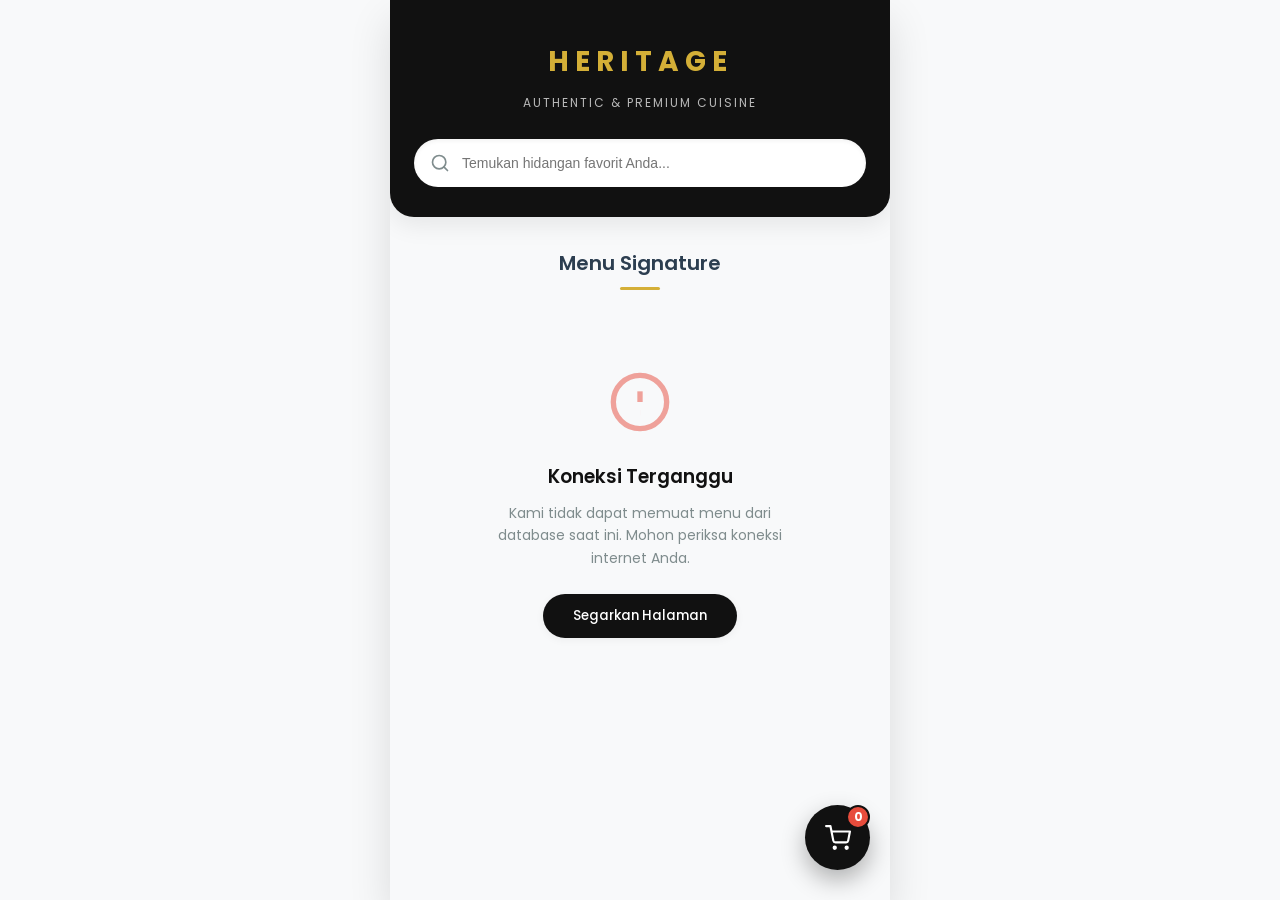
==== commit 7bdebc01: "Add files via upload" ====
--- a/index.html
+++ b/index.html
@@ -1,216 +1,106 @@
 <!DOCTYPE html>
-<html lang="id" data-theme="light">
+<html lang="id">
 <head>
     <meta charset="UTF-8">
-    <meta name="viewport" content="width=device-width, initial-scale=1.0, viewport-fit=cover">
-    <title>Heritage Nusantara - Premium Indonesian Cuisine</title>
+    <meta name="viewport" content="width=device-width, initial-scale=1.0, maximum-scale=1.0, user-scalable=no">
+    <meta name="description" content="Heritage Nusantara - Premium Authentic Indonesian Cuisine">
+    <title>Heritage Nusantara | Premium Dining</title>
+    
+    <link rel="preconnect" href="https://fonts.googleapis.com">
+    <link rel="preconnect" href="https://fonts.gstatic.com" crossorigin>
+    <link href="https://fonts.googleapis.com/css2?family=Poppins:wght@300;400;500;600;700&display=swap" rel="stylesheet">
+    
     <link rel="stylesheet" href="style.css">
 </head>
 <body>
+    <div class="app-container">
+        <header class="premium-header">
+            <div class="header-content">
+                <div class="brand-logo">
+                    <h1>HERITAGE</h1>
+                    <span class="tagline">Authentic & Premium Cuisine</span>
+                </div>
+                <div class="search-wrapper">
+                    <svg class="search-icon" viewBox="0 0 24 24" fill="none" stroke="currentColor" stroke-width="2" stroke-linecap="round" stroke-linejoin="round">
+                        <circle cx="11" cy="11" r="8"></circle>
+                        <line x1="21" y1="21" x2="16.65" y2="16.65"></line>
+                    </svg>
+                    <input type="text" id="searchInput" class="search-input" placeholder="Temukan hidangan favorit Anda..." autocomplete="off">
+                </div>
+            </div>
+        </header>
 
-<!-- ===== SUCCESS POPUP ===== -->
-<div id="success-popup" class="success-popup">
-    <div class="popup-content">
-        <div class="checkmark">✓</div>
-        <p>Successfully added to cart!</p>
-    </div>
-</div>
+        <main class="main-content">
+            <div class="section-title">
+                <h2>Menu Signature</h2>
+                <div class="title-underline"></div>
+            </div>
 
-<!-- ===== QUICK ADD MODAL ===== -->
-<div id="quickAddModal" class="quick-add-modal">
-    <div class="quick-add-content">
-        <span class="close-quick" onclick="closeQuickAddModal()">&times;</span>
-        <h3>➕ Add to Cart</h3>
-        <p id="quickAddItemName"></p>
-        <div class="quantity-wrapper">
-            <button onclick="decreaseQuickQty()">-</button>
-            <span id="quickQty">1</span>
-            <button onclick="increaseQuickQty()">+</button>
-        </div>
-        <textarea id="quickNotes" placeholder="Special request notes (optional)..."></textarea>
-        <button class="order-btn" onclick="confirmQuickAdd()">Add To Cart</button>
-    </div>
-</div>
+            <div id="menu-list" class="menu-grid">
+                <div class="skeleton-card">
+                    <div class="skeleton-img"></div>
+                    <div class="skeleton-text title"></div>
+                    <div class="skeleton-text desc"></div>
+                    <div class="skeleton-text price"></div>
+                    <div class="skeleton-btn"></div>
+                </div>
+                <div class="skeleton-card">
+                    <div class="skeleton-img"></div>
+                    <div class="skeleton-text title"></div>
+                    <div class="skeleton-text desc"></div>
+                    <div class="skeleton-text price"></div>
+                    <div class="skeleton-btn"></div>
+                </div>
+            </div>
+            
+            <div id="empty-state" class="empty-state hidden">
+                <svg viewBox="0 0 24 24" fill="none" stroke="currentColor" stroke-width="2">
+                    <circle cx="12" cy="12" r="10"></circle>
+                    <line x1="12" y1="8" x2="12" y2="12"></line>
+                    <line x1="12" y1="16" x2="12.01" y2="16"></line>
+                </svg>
+                <h3>Menu Tidak Ditemukan</h3>
+                <p>Silakan coba kata kunci pencarian yang lain.</p>
+            </div>
+        </main>
 
-<div class="app">
-    <!-- ===== HEADER ===== -->
-    <header>
-        <div class="restaurant-badge">✨ Premium Indonesian Cuisine</div>
-        <!-- Dark Mode Toggle -->
-        <button class="darkmode-toggle" id="darkmodeToggle" onclick="toggleDarkMode()" title="Toggle Dark Mode">
-            <span id="darkmodeIcon">🌙</span>
+        <button id="floating-cart" class="floating-cart" onclick="cartManager.openModal()" aria-label="Buka Keranjang">
+            <svg viewBox="0 0 24 24" fill="none" stroke="currentColor" stroke-width="2" stroke-linecap="round" stroke-linejoin="round">
+                <circle cx="9" cy="21" r="1"></circle>
+                <circle cx="20" cy="21" r="1"></circle>
+                <path d="M1 1h4l2.68 13.39a2 2 0 0 0 2 1.61h9.72a2 2 0 0 0 2-1.61L23 6H6"></path>
+            </svg>
+            <span id="cart-badge" class="cart-badge">0</span>
         </button>
-        <!-- Cart Icon -->
-        <button class="cart-icon" id="cartIconBtn" onclick="openCart()">
-            🛒
-            <span id="cart-count">0</span>
-        </button>
-        <div class="logo-circle">🍃</div>
-        <h1 class="restaurant-name">Heritage Nusantara</h1>
-        <p class="restaurant-tagline">Authentic Indonesian Cuisine</p>
-        <div class="header-info">
-            🍽 Signature Menu • 🌶 Indonesian Spices • ⭐ Premium Quality
-        </div>
-    </header>
 
-    <!-- ===== SEARCH ===== -->
-    <div class="search-wrapper">
-        <input type="text" id="searchInput" placeholder="🔍 Search menu..." onkeyup="searchMenu()">
-    </div>
-
-    <!-- ===== SORT ===== -->
-    <div class="sort-wrapper">
-        <select id="sortMenu" onchange="sortMenu()">
-            <option value="" disabled selected>Sort Menu</option>
-            <option value="default">❌ Clear Filter (Default)</option>
-            <option value="az">A-Z</option>
-            <option value="za">Z-A</option>
-            <option value="low">Price Low to High</option>
-            <option value="high">Price High to Low</option>
-        </select>
-    </div>
-
-    <!-- ===== CATEGORY BUTTONS ===== -->
-    <div class="category-wrapper">
-        <button class="category-btn active" onclick="changeCategory(this,'all')">🍽 ALL</button>
-        <button class="category-btn" onclick="changeCategory(this,'makanan')">🍛 FOOD</button>
-        <button class="category-btn" onclick="changeCategory(this,'dessert')">🍨 DESSERT</button>
-        <button class="category-btn" onclick="changeCategory(this,'minuman')">🥤 BEVERAGES</button>
-    </div>
-
-    <!-- ===== MENU LIST ===== -->
-    <div id="menu-list"></div>
-
-    <!-- ===== ABOUT SECTION ===== -->
-    <section class="about-section">
-        <div class="about-icon">🍃</div>
-        <h2>About <span>Heritage Nusantara</span></h2>
-        <p>Heritage Nusantara presents authentic Indonesian cuisine crafted from selected ingredients and traditional recipes passed down through generations.</p>
-        <p>Our mission is to preserve Indonesia's culinary heritage while delivering a premium dining experience for every guest.</p>
-    </section>
-
-    <footer>
-        <h3>Heritage Nusantara</h3>
-        <p>Authentic Indonesian Cuisine</p>
-        <small>© 2026 Heritage Nusantara</small>
-    </footer>
-</div>
-
-<!-- ===== MODAL DETAIL ===== -->
-<div id="modal" class="modal">
-    <div class="modal-container">
-        <span class="close-modal" onclick="closeModal()">&times;</span>
-        <div class="modal-scrollable">
-            <img id="modal-image" class="modal-image" loading="lazy">
-            <div class="modal-content-inner">
-                <div class="modal-header-row">
-                    <div id="modal-category" class="modal-category"></div>
-                    <button class="fav-btn" id="modalFavBtn" onclick="toggleFavFromModal()" title="Add to Favorites">♡</button>
-                    <button class="share-btn" id="modalShareBtn" onclick="shareItem()" title="Share Menu">
-                        <svg width="17" height="17" viewBox="0 0 24 24" fill="none" stroke="currentColor" stroke-width="2.5" stroke-linecap="round" stroke-linejoin="round"><circle cx="18" cy="5" r="3"/><circle cx="6" cy="12" r="3"/><circle cx="18" cy="19" r="3"/><line x1="8.59" y1="13.51" x2="15.42" y2="17.49"/><line x1="15.41" y1="6.51" x2="8.59" y2="10.49"/></svg>
+        <div id="cart-modal" class="modal-overlay hidden">
+            <div class="modal-content">
+                <div class="modal-header">
+                    <h2>Keranjang Pesanan</h2>
+                    <button class="close-btn" onclick="cartManager.closeModal()">&times;</button>
+                </div>
+                <div id="cart-items" class="modal-body">
+                    <div class="empty-cart-msg">Keranjang Anda masih kosong.</div>
+                </div>
+                <div class="modal-footer">
+                    <div class="total-wrapper">
+                        <span>Total:</span>
+                        <span id="cart-total" class="total-price">Rp 0</span>
+                    </div>
+                    <button id="checkout-btn" class="checkout-btn disabled" onclick="cartManager.checkout()">
+                        Proses Pembayaran
                     </button>
-                </div>
-                <h2 id="modal-name" class="modal-name"></h2>
-                <div id="modal-price" class="modal-price"></div>
-                <p id="modal-desc" class="modal-description"></p>
-                <div class="modal-quantity">
-                    <button class="qty-control" onclick="decreaseModalQty()">−</button>
-                    <span id="modal-qty">1</span>
-                    <button class="qty-control" onclick="increaseModalQty()">+</button>
-                </div>
-                <textarea id="modal-notes" placeholder="Special request notes (optional)..."></textarea>
-                <button class="modal-add-btn" onclick="addToCartFromModal()">Add To Cart</button>
-            </div>
-        </div>
-    </div>
-</div>
-
-<!-- ===== CART MODAL ===== -->
-<div id="cartModal" class="cart-modal">
-    <div class="cart-content">
-        <span class="close" onclick="closeCart()">×</span>
-
-        <!-- Screen 1: Cart -->
-        <div id="cart-screen">
-            <h2>🛒 Your Cart</h2>
-            <div id="cart-items"></div>
-            <div id="cart-empty-state" class="cart-empty-state" style="display:none;">
-                <div class="empty-icon">🛒</div>
-                <p>Your cart is empty</p>
-                <small>Add some delicious items!</small>
-            </div>
-            <div class="cart-footer">
-                <div class="cart-total">
-                    Total: <span id="cart-total">Rp 0</span>
-                </div>
-                <div class="cart-actions-row">
-                    <button class="clear-cart-btn" onclick="clearCart()">🗑 Clear All</button>
-                    <button class="checkout-btn" onclick="openOrderSummary()">Close Bill & Payment</button>
                 </div>
             </div>
         </div>
 
-        <!-- Screen 2: Order Summary + Table Number -->
-        <div id="order-summary-screen" style="display:none;">
-            <h2>📋 Order Summary</h2>
-            <div class="table-input-wrapper">
-                <label>🪑 Table Number</label>
-                <input type="text" id="tableNumber" placeholder="e.g. Table 5" maxlength="20">
-            </div>
-            <div id="order-summary-items"></div>
-            <div class="order-summary-total">
-                <span>Total</span>
-                <span id="order-summary-grand-total"></span>
-            </div>
-            <div class="order-timestamp">
-                <span id="order-time-display"></span>
-            </div>
-            <div class="summary-btn-row">
-                <button class="back-btn" onclick="backToCart()">← Back</button>
-                <button class="checkout-btn" onclick="openPayment()">Pay via QRIS →</button>
-            </div>
-        </div>
+        <div id="toast-container" class="toast-container"></div>
+    </div>
 
-        <!-- Screen 3: Payment -->
-        <div id="payment-screen" style="display:none;">
-            <h2>💳 QRIS Payment</h2>
-            <div class="payment-info-box">
-                <div class="pay-table-info" id="payTableInfo"></div>
-                <div class="pay-total-info" id="payTotalInfo"></div>
-                <div class="pay-time-info" id="payTimeInfo"></div>
-            </div>
-            <div class="qris-placeholder">
-                <div class="barcode-box">
-                    <img src="images/QRIS.jpg" alt="QRIS Payment" loading="lazy" style="width:100%; max-width:200px; display:block; margin:0 auto;">
-                </div>
-            </div>
-            <div id="payOrderId" style="text-align:center;font-size:14px;margin-bottom:10px;color:#10b981;font-weight:600;min-height:22px;"></div>
-            <p class="qris-note">Scan the QR code above using your mobile banking or e-wallet app</p>
-            <button class="checkout-btn" style="background:#64748b; margin-top:12px;" onclick="backToSummary()">← Back</button>
-        </div>
-    </div>
-</div>
-
-<!-- ===== FAVORITES MODAL ===== -->
-<div id="favModal" class="fav-modal">
-    <div class="fav-content">
-        <span class="close-fav" onclick="closeFavModal()">&times;</span>
-        <h2>❤️ Favorites</h2>
-        <div id="fav-list"></div>
-        <div id="fav-empty" class="fav-empty" style="display:none;">
-            <div class="empty-icon">💔</div>
-            <p>No favorites yet</p>
-            <small>Tap ♡ on any menu to save it here</small>
-        </div>
-    </div>
-</div>
-
-<!-- ===== FAVORITES FAB ===== -->
-<button class="fav-fab" onclick="openFavModal()" title="My Favorites">❤️</button>
-
-<!-- ===== SHARE TOAST ===== -->
-<div id="shareToast" class="share-toast"></div>
-
-<script src="script.js"></script>
+    <script src="js/config.js"></script>
+    <script src="js/api.js"></script>
+    <script src="js/ui.js"></script>
+    <script src="js/cart.js"></script>
+    <script src="js/app.js"></script>
 </body>
 </html>
--- a/style.css
+++ b/style.css
@@ -1,742 +1,495 @@
-@import url('https://fonts.googleapis.com/css2?family=Poppins:wght@300;400;500;600;700;800&display=swap');
-
-/* ==================== CSS VARIABLES (Light & Dark) ==================== */
-:root {
-    --bg: #f4f7fb;
-    --surface: #ffffff;
-    --surface2: #f8fafc;
-    --border: #f1f5f9;
-    --border2: #e2e8f0;
-    --text-primary: #1e293b;
-    --text-secondary: #334155;
-    --text-muted: #64748b;
-    --text-light: #94a3b8;
-    --accent: #ff5400;
-    --accent2: #ff7b00;
-    --green: #10b981;
-    --green2: #059669;
-    --tag-bg: #dcfce7;
-    --tag-color: #15803d;
-    --skeleton: #e2e8f0;
-    --skeleton-shine: #f8fafc;
-    --shadow-sm: 0 5px 15px rgba(0,0,0,0.06);
-    --shadow-md: 0 10px 30px rgba(0,0,0,0.08);
-    --shadow-lg: 0 15px 40px rgba(0,0,0,0.12);
-    --shadow-accent: 0 10px 25px rgba(255,84,0,0.4);
-    --header-gradient: linear-gradient(135deg, #ff7b00, #ff5400);
-    --transition: 0.3s cubic-bezier(0.4, 0, 0.2, 1);
-}
-
-[data-theme="dark"] {
-    --bg: #0f172a;
-    --surface: #1e293b;
-    --surface2: #0f172a;
-    --border: #1e293b;
-    --border2: #334155;
-    --text-primary: #f1f5f9;
-    --text-secondary: #e2e8f0;
-    --text-muted: #94a3b8;
-    --text-light: #64748b;
-    --tag-bg: #064e3b;
-    --tag-color: #34d399;
-    --skeleton: #1e293b;
-    --skeleton-shine: #334155;
-    --shadow-sm: 0 5px 15px rgba(0,0,0,0.3);
-    --shadow-md: 0 10px 30px rgba(0,0,0,0.4);
-    --shadow-lg: 0 15px 40px rgba(0,0,0,0.5);
-}
-
-/* ==================== BASE ==================== */
-* {
-    margin: 0;
-    padding: 0;
-    box-sizing: border-box;
-    font-family: 'Poppins', sans-serif;
-}
-
-body {
-    background: var(--bg);
-    min-height: 100vh;
-    transition: background var(--transition), color var(--transition);
-}
-
-.app {
-    width: 100%;
-    max-width: 500px;
-    margin: auto;
-    min-height: 100vh;
-    padding-bottom: 100px;
-    position: relative;
-    z-index: 1;
-}
-
-/* ==================== HEADER ==================== */
-header {
-    background: var(--header-gradient);
-    color: white;
-    text-align: center;
-    padding: 40px 20px 70px;
-    border-radius: 0 0 35px 35px;
-    box-shadow: 0 15px 40px rgba(255,84,0,.25);
-    position: relative;
-    z-index: 2;
-}
-
-.restaurant-badge {
-    display: inline-block;
-    background: rgba(255,255,255,.18);
-    backdrop-filter: blur(10px);
-    padding: 8px 16px;
-    border-radius: 30px;
-    font-size: 12px;
-    font-weight: 600;
-    margin-bottom: 15px;
-}
-
-.logo-circle {
-    width: 80px; height: 80px;
-    margin: auto; margin-bottom: 15px;
-    border-radius: 50%;
-    background: rgba(255,255,255,.15);
-    display: flex; justify-content: center; align-items: center;
-    font-size: 38px;
-    backdrop-filter: blur(10px);
-    box-shadow: 0 10px 25px rgba(0,0,0,.15);
-}
-
-.restaurant-name { font-size: 36px; font-weight: 800; margin-bottom: 10px; }
-.restaurant-tagline { font-size: 17px; opacity: .95; margin-bottom: 15px; }
-
-.header-info {
-    display: inline-block;
-    background: rgba(255,255,255,.15);
-    backdrop-filter: blur(10px);
-    padding: 10px 15px;
-    border-radius: 15px;
-    font-size: 13px;
-}
-
-/* ==================== DARK MODE TOGGLE ==================== */
-.darkmode-toggle {
-    position: absolute;
-    top: 16px;
-    left: 16px;
-    background: rgba(255,255,255,0.2);
-    border: none;
-    width: 42px; height: 42px;
-    border-radius: 50%;
-    font-size: 20px;
-    cursor: pointer;
-    display: flex; align-items: center; justify-content: center;
-    backdrop-filter: blur(10px);
-    transition: var(--transition);
-    z-index: 10;
-}
-.darkmode-toggle:hover {
-    background: rgba(255,255,255,0.35);
-    transform: scale(1.1);
-}
-
-/* ==================== FAVORITES FAB ==================== */
-.fav-fab {
-    position: fixed;
-    bottom: 90px;
-    right: 20px;
-    background: var(--surface);
-    border: none;
-    width: 48px; height: 48px;
-    border-radius: 50%;
-    font-size: 22px;
-    cursor: pointer;
-    display: flex; align-items: center; justify-content: center;
-    box-shadow: var(--shadow-md);
-    z-index: 99;
-    transition: var(--transition);
-}
-.fav-fab:hover { transform: scale(1.1); }
-
-/* ==================== CART ICON ==================== */
-.cart-icon {
-    position: fixed;
-    bottom: 20px; right: 20px;
-    background: var(--header-gradient);
-    color: white;
-    border: none;
-    width: 60px; height: 60px;
-    border-radius: 50%;
-    font-size: 26px;
-    display: flex; justify-content: center; align-items: center;
-    cursor: pointer;
-    box-shadow: var(--shadow-accent);
-    z-index: 100;
-    transition: 0.3s cubic-bezier(0.175, 0.885, 0.32, 1.275);
-}
-.cart-icon:hover {
-    transform: scale(1.05);
-    box-shadow: 0 15px 35px rgba(255,84,0,0.5);
-}
-.cart-icon.cart-pop {
-    animation: cartPop 0.5s cubic-bezier(0.175, 0.885, 0.32, 1.275);
-}
-@keyframes cartPop {
-    0%   { transform: scale(1); }
-    35%  { transform: scale(1.28); }
-    65%  { transform: scale(0.93); }
-    85%  { transform: scale(1.07); }
-    100% { transform: scale(1); }
-}
-
-#cart-count {
-    position: absolute; top: -5px; right: -5px;
-    background: var(--green);
-    color: white;
-    font-size: 13px; font-weight: 700;
-    width: 26px; height: 26px;
-    border-radius: 50%;
-    display: flex; justify-content: center; align-items: center;
-    border: 2px solid white;
-    box-shadow: 0 4px 10px rgba(0,0,0,0.15);
-    transition: transform 0.2s;
-}
-
-/* ==================== SEARCH & SORT ==================== */
-.search-wrapper {
-    padding: 15px;
-    margin-top: -35px;
-    position: relative; z-index: 10;
-}
-.search-wrapper input {
-    width: 100%; border: none; padding: 16px; border-radius: 18px;
-    background: var(--surface); color: var(--text-primary);
-    font-size: 15px; box-shadow: var(--shadow-md); outline: none;
-    transition: var(--transition);
-}
-.search-wrapper input::placeholder { color: var(--text-muted); }
-.search-wrapper input:focus {
-    box-shadow: 0 8px 25px rgba(255,84,0,0.15), 0 0 0 2px rgba(255,84,0,0.15);
-}
-
-.sort-wrapper {
-    padding: 0 15px 15px;
-    position: relative; z-index: 10;
-}
-.sort-wrapper select {
-    width: 100%; height: 52px; border: none; outline: none;
-    appearance: none; -webkit-appearance: none;
-    background: var(--surface); color: var(--text-secondary);
-    border-radius: 18px; padding: 0 50px 0 18px;
-    font-size: 14px; font-weight: 600;
-    cursor: pointer; box-shadow: var(--shadow-md); transition: var(--transition);
-}
-.sort-wrapper select:hover { transform: translateY(-2px); box-shadow: var(--shadow-lg); }
-.sort-wrapper::after {
-    content: "▼"; position: absolute; right: 32px; bottom: 31px;
-    font-size: 12px; color: var(--text-muted); pointer-events: none;
-}
-
-/* ==================== CATEGORY BUTTONS ==================== */
-.category-wrapper {
-    display: flex; gap: 10px;
-    overflow-x: auto; overflow-y: visible;
-    padding: 0 15px 20px;
-    scrollbar-width: none; position: relative; z-index: 10; margin-bottom: 15px;
-}
-.category-wrapper::-webkit-scrollbar { display: none; }
-
-.category-btn {
-    border: none; padding: 14px 22px; border-radius: 50px;
-    background: var(--surface); color: var(--text-secondary);
-    font-weight: 600; white-space: nowrap; cursor: pointer;
-    transition: var(--transition); box-shadow: var(--shadow-sm); flex-shrink: 0;
-}
-.category-btn:hover {
-    background: #2563eb; color: white; transform: scale(1.02);
-    box-shadow: 0 10px 20px rgba(37,99,235,0.3);
-}
-.category-btn.active {
-    background: linear-gradient(135deg, var(--green), var(--green2));
-    color: white; box-shadow: 0 10px 25px rgba(16,185,129,.25);
-}
-
-/* ==================== MENU CARDS ==================== */
-#menu-list { padding: 15px; display: grid; gap: 20px; }
-
-.menu-card {
-    background: var(--surface); border-radius: 25px; overflow: hidden;
-    box-shadow: var(--shadow-md);
-    transition: transform var(--transition), box-shadow var(--transition);
-    animation: fadeUp .45s ease both;
-}
-.menu-card:hover { transform: translateY(-6px); box-shadow: var(--shadow-lg); }
-
-.image-wrapper { position: relative; overflow: hidden; }
-.menu-img {
-    width: 100%; height: 240px; object-fit: cover; display: block;
-    transition: transform 0.4s ease;
-}
-.menu-card:hover .menu-img { transform: scale(1.04); }
-
-.best-seller {
-    position: absolute; top: 15px; left: 15px;
-    background: linear-gradient(135deg, #f59e0b, #d97706);
-    color: white; padding: 6px 12px; border-radius: 8px;
-    font-size: 11px; font-weight: 700; letter-spacing: 1px; text-transform: uppercase;
-    box-shadow: 0 4px 15px rgba(245,158,11,0.4); z-index: 10;
-    display: flex; align-items: center; gap: 4px;
-    border: 1px solid rgba(255,255,255,0.2); backdrop-filter: blur(4px);
-}
-
-/* Card Favorite Button */
-.card-fav-btn {
-    position: absolute; top: 14px; right: 14px;
-    background: rgba(255,255,255,0.88); border: none;
-    width: 36px; height: 36px; border-radius: 50%;
-    font-size: 18px; cursor: pointer; z-index: 10;
-    display: flex; align-items: center; justify-content: center;
-    backdrop-filter: blur(6px);
-    box-shadow: 0 2px 8px rgba(0,0,0,0.15);
-    transition: var(--transition);
-}
-.card-fav-btn:hover { transform: scale(1.15); }
-.card-fav-btn.active { background: rgba(255,255,255,0.95); }
-
-.menu-info { padding: 18px; }
-.food-tag {
-    display: inline-block; background: var(--tag-bg); color: var(--tag-color);
-    padding: 6px 12px; border-radius: 20px; font-size: 12px; font-weight: 600; margin-bottom: 12px;
-}
-.menu-info h3 { font-size: 22px; margin-bottom: 8px; color: var(--text-primary); }
-.price { color: var(--accent); font-size: 20px; font-weight: 700; margin-bottom: 12px; }
-.menu-info p { color: var(--text-muted); line-height: 1.7; font-size: 14px; }
-
-.card-actions { display: flex; gap: 10px; margin-top: 18px; }
-.detail-btn {
-    flex: 1; border: none; padding: 14px; border-radius: 15px; cursor: pointer; font-weight: 600;
-    color: var(--text-secondary); background: var(--border2); transition: var(--transition);
-}
-.detail-btn:hover { background: #cbd5e1; }
-.add-to-cart-btn {
-    flex: 1; border: none; padding: 14px; border-radius: 15px; cursor: pointer; font-weight: 600;
-    color: white; background: linear-gradient(135deg, var(--accent2), var(--accent)); transition: var(--transition);
-}
-.add-to-cart-btn:hover { transform: translateY(-2px); box-shadow: 0 10px 25px rgba(255,84,0,.3); }
-
-/* ==================== SKELETON LOADING ==================== */
-.skeleton-card {
-    background: var(--surface); border-radius: 25px; overflow: hidden;
-    box-shadow: var(--shadow-md); animation: fadeUp .4s ease;
-}
-.skeleton-img { width: 100%; height: 240px; }
-.skeleton-body { padding: 18px; }
-.skeleton-tag { width: 80px; height: 28px; border-radius: 20px; margin-bottom: 12px; }
-.skeleton-title { width: 65%; height: 24px; border-radius: 8px; margin-bottom: 10px; }
-.skeleton-price { width: 40%; height: 22px; border-radius: 8px; margin-bottom: 12px; }
-.skeleton-desc { width: 100%; height: 60px; border-radius: 8px; margin-bottom: 18px; }
-.skeleton-btns { display: flex; gap: 10px; }
-.skeleton-btn { flex: 1; height: 48px; border-radius: 15px; }
-
-.skeleton-pulse {
-    background: linear-gradient(90deg, var(--skeleton) 25%, var(--skeleton-shine) 50%, var(--skeleton) 75%);
-    background-size: 200% 100%;
-    animation: shimmer 1.5s infinite;
-}
-@keyframes shimmer {
-    0%   { background-position: 200% 0; }
-    100% { background-position: -200% 0; }
-}
-
-/* ==================== EMPTY STATE ==================== */
-.empty-state {
-    text-align: center; padding: 60px 20px;
-    animation: fadeUp .4s ease;
-}
-.empty-state-icon { font-size: 64px; margin-bottom: 20px; }
-.empty-state h3 { font-size: 20px; color: var(--text-primary); margin-bottom: 8px; font-weight: 700; }
-.empty-state p { color: var(--text-muted); font-size: 15px; margin-bottom: 24px; }
-.empty-state-btn {
-    border: none; padding: 14px 28px; border-radius: 50px; cursor: pointer; font-weight: 600;
-    color: white; background: linear-gradient(135deg, var(--accent2), var(--accent));
-    font-size: 15px; transition: var(--transition);
-}
-.empty-state-btn:hover { transform: translateY(-2px); box-shadow: 0 10px 25px rgba(255,84,0,.3); }
-
-/* ==================== ABOUT SECTION ==================== */
-.about-section {
-    margin: 40px 15px 20px; background: var(--surface); padding: 35px 25px; border-radius: 25px;
-    box-shadow: var(--shadow-md); text-align: center;
-}
-.about-icon {
-    font-size: 45px; margin-bottom: 15px; display: inline-block; background: var(--surface2);
-    width: 80px; height: 80px; line-height: 80px; border-radius: 50%; box-shadow: var(--shadow-sm);
-}
-.about-section h2 { font-size: 22px; color: var(--text-secondary); margin-bottom: 15px; font-weight: 800; }
-.about-section h2 span { color: var(--accent); }
-.about-section p { color: var(--text-muted); font-size: 14.5px; line-height: 1.8; margin-bottom: 15px; }
-
-/* ==================== MODAL DETAIL ==================== */
-.modal {
-    display: none;
-    position: fixed; inset: 0;
-    background: rgba(0,0,0,0.75);
-    backdrop-filter: blur(8px);
-    z-index: 999;
-    justify-content: center; align-items: center;
-    padding: 20px; box-sizing: border-box;
-}
-
-.modal-container {
-    width: 100%; max-width: 420px; max-height: 88vh;
-    background: var(--surface); border-radius: 28px;
-    overflow: hidden; position: relative;
-    animation: fadeUp 0.3s ease;
-    display: flex; flex-direction: column;
-    box-shadow: 0 25px 60px rgba(0,0,0,0.35);
-}
-
-.modal-scrollable {
-    overflow-y: auto; overflow-x: hidden; flex: 1;
-    scrollbar-width: thin; scrollbar-color: var(--accent) var(--border);
-}
-.modal-scrollable::-webkit-scrollbar { width: 4px; }
-.modal-scrollable::-webkit-scrollbar-track { background: var(--border); }
-.modal-scrollable::-webkit-scrollbar-thumb { background: var(--accent); border-radius: 10px; }
-
-.close-modal {
-    position: absolute; top: 12px; right: 12px;
-    font-size: 20px; font-weight: 600; color: #1e293b;
-    cursor: pointer; z-index: 20;
-    background: rgba(255,255,255,0.92);
-    width: 36px; height: 36px; border-radius: 50%;
-    display: flex; align-items: center; justify-content: center;
-    backdrop-filter: blur(4px); line-height: 1;
-    box-shadow: 0 2px 8px rgba(0,0,0,0.15);
-    transition: var(--transition);
-}
-.close-modal:hover { background: white; color: var(--accent); }
-
-.modal-image {
-    width: 100%; height: 240px; object-fit: cover; display: block;
-    margin: 0; padding: 0; border-radius: 0;
-    background: var(--surface2); flex-shrink: 0;
-}
-
-.modal-content-inner { padding: 20px 22px 28px; }
-
-/* Modal header row: category + fav + share */
-.modal-header-row {
-    display: flex; align-items: center; gap: 10px; margin-bottom: 12px;
-}
-.modal-category {
-    display: inline-block; background: var(--tag-bg); color: var(--tag-color);
-    padding: 6px 14px; border-radius: 40px; font-size: 12px; font-weight: 600;
-    flex-shrink: 0;
-}
-.fav-btn, .share-btn {
-    background: var(--surface2); border: 1px solid var(--border2);
-    width: 36px; height: 36px; border-radius: 50%;
-    font-size: 17px; cursor: pointer;
-    display: flex; align-items: center; justify-content: center;
-    transition: var(--transition); margin-left: auto; flex-shrink: 0;
-    color: var(--text-muted);
-}
-.fav-btn { margin-left: auto; }
-.share-btn { margin-left: 0; }
-.fav-btn:hover { transform: scale(1.12); }
-.fav-btn.fav-active { background: #fee2e2; border-color: #fca5a5; }
-.share-btn:hover { background: var(--border2); transform: scale(1.1); }
-
-.modal-name { font-size: 24px; font-weight: 700; margin-bottom: 6px; color: var(--text-primary); }
-.modal-price { font-size: 22px; font-weight: 700; color: var(--accent); margin-bottom: 12px; }
-.modal-description { color: var(--text-muted); line-height: 1.6; font-size: 14px; margin-bottom: 20px; }
-
-.modal-quantity {
-    display: flex; justify-content: center; align-items: center; gap: 24px; margin: 20px 0;
-}
-.qty-control {
-    width: 44px; height: 44px; border-radius: 50%;
-    background: var(--accent); color: white; border: none;
-    font-size: 28px; font-weight: 600; cursor: pointer; transition: var(--transition);
-}
-.qty-control:hover { background: #e04e00; transform: scale(1.06); }
-#modal-qty { font-size: 24px; font-weight: 700; min-width: 40px; text-align: center; color: var(--text-primary); }
-
-#modal-notes {
-    width: 100%; min-height: 90px;
-    border: 1px solid var(--border2); border-radius: 20px;
-    padding: 12px 16px; font-size: 14px; resize: vertical;
-    margin: 10px 0 16px; font-family: 'Poppins', sans-serif;
-    background: var(--surface); color: var(--text-primary);
-    transition: var(--transition);
-}
-#modal-notes:focus { outline: none; border-color: var(--accent); box-shadow: 0 0 0 3px rgba(255,84,0,0.1); }
-
-.modal-add-btn {
-    background: linear-gradient(105deg, var(--accent2), var(--accent));
-    border: none; width: 100%; padding: 14px 0; border-radius: 60px;
-    color: white; font-size: 16px; font-weight: 700; cursor: pointer;
-    transition: var(--transition); box-shadow: 0 8px 20px rgba(255,84,0,0.3); margin-bottom: 8px;
-}
-.modal-add-btn:hover { transform: translateY(-2px); box-shadow: 0 12px 28px rgba(255,84,0,0.4); }
-
-/* ==================== QUICK ADD MODAL ==================== */
-.quick-add-modal {
-    display: none; position: fixed; inset: 0;
-    background: rgba(0,0,0,0.7); backdrop-filter: blur(5px);
-    z-index: 1001; justify-content: center; align-items: center;
-}
-.quick-add-content {
-    background: var(--surface); width: 85%; max-width: 350px;
-    border-radius: 28px; padding: 25px; text-align: center;
-    animation: fadeUp 0.3s ease; position: relative;
-}
-.quick-add-content h3 { margin-bottom: 15px; color: var(--accent); }
-.quick-add-content p { font-weight: 600; margin-bottom: 15px; color: var(--text-primary); }
-.quick-add-content .quantity-wrapper {
-    display: flex; justify-content: center; gap: 20px; margin: 20px 0;
-}
-.quick-add-content .quantity-wrapper button {
-    width: 44px; height: 44px; border-radius: 50%;
-    border: none; background: var(--accent); color: white; font-size: 22px; cursor: pointer;
-}
-#quickQty { font-size: 22px; font-weight: bold; color: var(--text-primary); }
-.quick-add-content textarea {
-    width: 100%; min-height: 80px;
-    border: 1px solid var(--border2); border-radius: 16px; padding: 12px; resize: none; margin: 10px 0;
-    background: var(--surface); color: var(--text-primary); font-family: 'Poppins', sans-serif;
-}
-.close-quick {
-    position: absolute; top: 12px; right: 18px; font-size: 28px;
-    cursor: pointer; color: var(--text-muted);
-}
-.order-btn {
-    background: linear-gradient(105deg, var(--accent2), var(--accent));
-    border: none; color: white; padding: 14px; border-radius: 50px;
-    font-size: 1rem; font-weight: 700; cursor: pointer; width: 100%; margin-top: 10px;
-    transition: var(--transition);
-}
-.order-btn:hover { transform: translateY(-2px); box-shadow: 0 8px 20px rgba(255,84,0,0.3); }
-
-/* ==================== CART MODAL ==================== */
-.cart-modal {
-    display: none; position: fixed; inset: 0;
-    background: rgba(0,0,0,.65); backdrop-filter: blur(8px); z-index: 1000;
-    overflow-y: auto;
-}
-.cart-content {
-    width: 90%; max-width: 420px; margin: 40px auto 40px;
-    background: var(--surface); border-radius: 28px;
-    padding: 25px; position: relative; animation: fadeUp .3s ease;
-}
-.cart-content h2 {
-    font-size: 22px; color: var(--text-secondary); margin-bottom: 20px;
-    text-align: center; border-bottom: 2px dashed var(--border2); padding-bottom: 15px;
-}
-.cart-content .close {
-    position: absolute; top: 16px; right: 20px;
-    font-size: 28px; cursor: pointer; color: var(--text-muted); line-height: 1;
-}
-
-#cart-items { max-height: 300px; overflow-y: auto; margin-bottom: 10px; padding-right: 4px; }
-
-.cart-item {
-    display: flex; justify-content: space-between; align-items: center;
-    background: var(--surface2); padding: 15px; border-radius: 18px;
-    margin-bottom: 10px; border: 1px solid var(--border);
-    animation: fadeUp 0.25s ease;
-}
-.cart-item-info { flex: 1; padding-right: 10px; }
-.cart-item-info strong { color: var(--text-secondary); font-size: 15px; display: block; margin-bottom: 4px; }
-.cart-item-price { color: var(--accent); font-weight: 700; font-size: 14px; }
-.cart-notes { display: block; color: var(--text-light); font-size: 12px; margin-top: 4px; font-style: italic; }
-.cart-item-controls { display: flex; align-items: center; gap: 8px; }
-.btn-qty {
-    width: 28px; height: 28px; border: none; border-radius: 8px;
-    background: var(--border2); color: var(--text-secondary); font-weight: bold; cursor: pointer;
-    transition: var(--transition);
-}
-.btn-qty:hover { background: var(--accent); color: white; }
-.btn-remove {
-    background: #fee2e2; color: #ef4444; border: none; padding: 6px 8px;
-    border-radius: 8px; cursor: pointer; transition: var(--transition);
-}
-.btn-remove:hover { background: #fca5a5; }
-
-/* Cart empty state */
-.cart-empty-state {
-    text-align: center; padding: 40px 20px;
-}
-.cart-empty-state .empty-icon { font-size: 50px; margin-bottom: 12px; }
-.cart-empty-state p { color: var(--text-secondary); font-weight: 600; margin-bottom: 6px; }
-.cart-empty-state small { color: var(--text-muted); }
-
-/* Cart footer */
-.cart-footer { margin-top: 12px; }
-.cart-total {
-    display: flex; justify-content: space-between; align-items: center;
-    font-size: 18px; font-weight: 700; color: var(--text-secondary);
-    margin-bottom: 14px; padding-top: 14px; border-top: 2px solid var(--border);
-}
-#cart-total { color: var(--accent); font-size: 22px; }
-
-.cart-actions-row { display: flex; gap: 10px; }
-.clear-cart-btn {
-    flex: 0 0 auto; border: none; padding: 14px 16px; border-radius: 15px; cursor: pointer;
-    font-size: 14px; font-weight: 600; color: #ef4444; background: #fee2e2; transition: var(--transition);
-}
-.clear-cart-btn:hover { background: #fca5a5; }
-.checkout-btn {
-    flex: 1; border: none; padding: 14px; border-radius: 15px; cursor: pointer;
-    font-size: 15px; font-weight: 700; color: white;
-    background: linear-gradient(135deg, var(--green), var(--green2)); transition: var(--transition);
-}
-.checkout-btn:hover { transform: translateY(-2px); box-shadow: 0 8px 20px rgba(16,185,129,0.3); }
-
-/* ==================== ORDER SUMMARY SCREEN ==================== */
-.table-input-wrapper {
-    margin-bottom: 18px;
-}
-.table-input-wrapper label {
-    display: block; font-size: 13px; font-weight: 600; color: var(--text-muted); margin-bottom: 8px;
-}
-.table-input-wrapper input {
-    width: 100%; border: 1.5px solid var(--border2); border-radius: 14px;
-    padding: 12px 16px; font-size: 15px; font-family: 'Poppins', sans-serif;
-    background: var(--surface2); color: var(--text-primary); outline: none;
-    transition: var(--transition);
-}
-.table-input-wrapper input:focus { border-color: var(--accent); box-shadow: 0 0 0 3px rgba(255,84,0,0.1); }
-
-.summary-item {
-    display: flex; justify-content: space-between; align-items: flex-start;
-    padding: 12px 0; border-bottom: 1px solid var(--border);
-}
-.summary-item:last-child { border-bottom: none; }
-.summary-item-left { display: flex; flex-direction: column; gap: 3px; flex: 1; padding-right: 12px; }
-.summary-item-qty { font-weight: 700; color: var(--accent); font-size: 14px; }
-.summary-item-name { font-weight: 600; color: var(--text-primary); font-size: 14px; }
-.summary-item-note { font-size: 12px; color: var(--text-muted); font-style: italic; }
-.summary-item-price { font-weight: 700; color: var(--text-secondary); font-size: 14px; flex-shrink: 0; }
-
-.order-summary-total {
-    display: flex; justify-content: space-between; align-items: center;
-    font-size: 17px; font-weight: 800; color: var(--text-primary);
-    padding: 14px 0 10px; border-top: 2px solid var(--border);
-    margin-top: 4px;
-}
-.order-summary-total span:last-child { color: var(--accent); font-size: 20px; }
-
-.order-timestamp {
-    text-align: center; font-size: 12px; color: var(--text-muted);
-    padding: 8px 0 16px;
-}
-
-.summary-btn-row { display: flex; gap: 10px; margin-top: 8px; }
-.back-btn {
-    flex: 0 0 auto; border: 1.5px solid var(--border2); padding: 14px 16px; border-radius: 15px;
-    cursor: pointer; font-size: 14px; font-weight: 600;
-    color: var(--text-muted); background: var(--surface2); transition: var(--transition);
-}
-.back-btn:hover { background: var(--border2); }
-
-/* ==================== PAYMENT SCREEN ==================== */
-.payment-info-box {
-    background: var(--surface2); border-radius: 16px; padding: 16px;
-    margin-bottom: 16px; display: flex; flex-direction: column; gap: 8px;
-}
-.pay-table-info, .pay-total-info, .pay-time-info {
-    font-size: 14px; color: var(--text-muted);
-}
-.pay-total-info strong { color: var(--accent); font-size: 18px; }
-.pay-table-info strong, .pay-time-info strong { color: var(--text-primary); }
-
-.qris-placeholder { text-align: center; padding: 10px 20px; }
-.barcode-box {
-    border: 2px dashed var(--border2); padding: 20px; border-radius: 15px;
-    background: var(--surface2); margin-bottom: 12px;
-}
-.barcode-box img { width: 100%; max-width: 200px; display: block; margin: 0 auto; border-radius: 10px; }
-.qris-note { text-align: center; font-size: 13px; color: var(--text-muted); line-height: 1.5; }
-
-/* ==================== FAVORITES MODAL ==================== */
-.fav-modal {
-    display: none; position: fixed; inset: 0;
-    background: rgba(0,0,0,0.7); backdrop-filter: blur(8px);
-    z-index: 1002; justify-content: center; align-items: center;
-    padding: 20px; box-sizing: border-box;
-}
-.fav-content {
-    background: var(--surface); width: 100%; max-width: 420px;
-    border-radius: 28px; padding: 25px; position: relative;
-    animation: fadeUp 0.3s ease; max-height: 80vh; overflow-y: auto;
-}
-.close-fav {
-    position: absolute; top: 16px; right: 20px; font-size: 28px;
-    cursor: pointer; color: var(--text-muted); line-height: 1;
-}
-.fav-content h2 {
-    font-size: 22px; color: var(--text-secondary); margin-bottom: 20px;
-    text-align: center; border-bottom: 2px dashed var(--border2); padding-bottom: 15px;
-}
-
-.fav-item {
-    display: flex; align-items: center; gap: 14px;
-    padding: 12px 0; border-bottom: 1px solid var(--border);
-}
-.fav-item:last-child { border-bottom: none; }
-.fav-item img { width: 60px; height: 60px; border-radius: 14px; object-fit: cover; flex-shrink: 0; }
-.fav-item-info { flex: 1; }
-.fav-item-info strong { display: block; font-size: 14px; font-weight: 700; color: var(--text-primary); margin-bottom: 4px; }
-.fav-item-info span { font-size: 13px; color: var(--accent); font-weight: 600; }
-.fav-item-actions { display: flex; gap: 8px; flex-shrink: 0; }
-.fav-add-btn {
-    border: none; padding: 8px 14px; border-radius: 10px; cursor: pointer;
-    font-size: 13px; font-weight: 600; color: white;
-    background: linear-gradient(135deg, var(--accent2), var(--accent)); transition: var(--transition);
-}
-.fav-add-btn:hover { transform: translateY(-1px); }
-.fav-remove-btn {
-    border: none; padding: 8px 10px; border-radius: 10px; cursor: pointer;
-    background: #fee2e2; color: #ef4444; transition: var(--transition);
-}
-.fav-remove-btn:hover { background: #fca5a5; }
-
-.fav-empty { text-align: center; padding: 40px 20px; }
-.fav-empty .empty-icon { font-size: 50px; margin-bottom: 12px; }
-.fav-empty p { color: var(--text-secondary); font-weight: 600; margin-bottom: 6px; }
-.fav-empty small { color: var(--text-muted); }
-
-/* ==================== SUCCESS POPUP ==================== */
-.success-popup {
-    display: none; position: fixed; top: 50%; left: 50%;
-    transform: translate(-50%, -50%) scale(0.85);
-    z-index: 9999; background: var(--surface); padding: 25px; border-radius: 28px;
-    box-shadow: 0 10px 40px rgba(0,0,0,0.2); text-align: center; width: 80%; max-width: 300px;
-    opacity: 0; transition: opacity 0.2s, transform 0.3s cubic-bezier(0.175, 0.885, 0.32, 1.275);
-}
-.success-popup.show {
-    display: block;
-    opacity: 1;
-    transform: translate(-50%, -50%) scale(1);
-}
-.success-popup p { color: var(--text-secondary); font-weight: 600; }
-.checkmark { font-size: 50px; color: var(--green); margin-bottom: 10px; }
-
-/* ==================== SHARE TOAST ==================== */
-.share-toast {
-    position: fixed; bottom: 90px; left: 50%; transform: translateX(-50%) translateY(20px);
-    background: var(--text-primary); color: var(--surface);
-    padding: 12px 24px; border-radius: 50px; font-size: 14px; font-weight: 600;
-    z-index: 9999; opacity: 0; transition: opacity 0.3s, transform 0.3s;
-    white-space: nowrap; pointer-events: none; box-shadow: var(--shadow-lg);
-}
-.share-toast.show { opacity: 1; transform: translateX(-50%) translateY(0); }
-
-/* ==================== FOOTER ==================== */
-footer { text-align: center; padding: 35px 20px; color: var(--text-muted); }
-footer h3 { color: var(--accent); margin-bottom: 8px; }
-
-/* ==================== ANIMATIONS ==================== */
-@keyframes fadeUp {
-    from { opacity: 0; transform: translateY(20px); }
-    to   { opacity: 1; transform: translateY(0); }
-}
+/* =========================================
+   1. ROOT VARIABLES & THEME CONFIGURATION
+   ========================================= */
+:root {
+    --primary-color: #111111;
+    --accent-color: #D4AF37; /* Premium Gold */
+    --accent-hover: #b5952f;
+    --bg-color: #F8F9FA;
+    --card-bg: #FFFFFF;
+    --text-main: #2C3E50;
+    --text-muted: #7F8C8D;
+    --border-color: #EAEAEA;
+    --error-color: #E74C3C;
+    --success-color: #2ECC71;
+    
+    --shadow-sm: 0 2px 8px rgba(0,0,0,0.05);
+    --shadow-md: 0 8px 24px rgba(0,0,0,0.08);
+    --shadow-lg: 0 20px 40px rgba(0,0,0,0.12);
+    
+    --radius-sm: 8px;
+    --radius-md: 16px;
+    --radius-lg: 24px;
+    
+    --transition: all 0.3s cubic-bezier(0.25, 0.8, 0.25, 1);
+}
+
+/* =========================================
+   2. RESET & BASE STYLES
+   ========================================= */
+* {
+    margin: 0;
+    padding: 0;
+    box-sizing: border-box;
+}
+
+body {
+    font-family: 'Poppins', sans-serif;
+    background-color: var(--bg-color);
+    color: var(--text-main);
+    line-height: 1.6;
+    -webkit-font-smoothing: antialiased;
+}
+
+button {
+    font-family: inherit;
+    cursor: pointer;
+    outline: none;
+}
+
+/* =========================================
+   3. LAYOUT & CONTAINERS
+   ========================================= */
+.app-container {
+    max-width: 500px;
+    margin: 0 auto;
+    min-height: 100vh;
+    background-color: var(--bg-color);
+    position: relative;
+    box-shadow: var(--shadow-lg);
+    overflow-x: hidden;
+}
+
+/* =========================================
+   4. HEADER & SEARCH
+   ========================================= */
+.premium-header {
+    background: var(--primary-color);
+    color: #fff;
+    padding: 40px 24px 30px;
+    border-bottom-left-radius: var(--radius-lg);
+    border-bottom-right-radius: var(--radius-lg);
+    box-shadow: var(--shadow-md);
+    position: sticky;
+    top: 0;
+    z-index: 100;
+}
+
+.brand-logo {
+    text-align: center;
+    margin-bottom: 25px;
+}
+
+.brand-logo h1 {
+    font-size: 28px;
+    letter-spacing: 6px;
+    font-weight: 700;
+    color: var(--accent-color);
+    margin-bottom: 4px;
+}
+
+.tagline {
+    font-size: 12px;
+    letter-spacing: 2px;
+    color: rgba(255, 255, 255, 0.7);
+    text-transform: uppercase;
+}
+.search-wrapper {
+    position: relative;
+    width: 100%;
+}
+
+.search-icon {
+    position: absolute;
+    left: 16px;
+    top: 50%;
+    transform: translateY(-50%);
+    width: 20px;
+    height: 20px;
+    color: var(--text-muted);
+}
+
+.search-input {
+    width: 100%;
+    padding: 16px 20px 16px 48px;
+    border-radius: 50px;
+    border: none;
+    font-size: 14px;
+    background: #fff;
+    box-shadow: inset 0 2px 4px rgba(0,0,0,0.05);
+    transition: var(--transition);
+}
+
+.search-input:focus {
+    box-shadow: 0 0 0 3px rgba(212, 175, 55, 0.3);
+}
+
+/* =========================================
+   5. MAIN CONTENT & GRID
+   ========================================= */
+.main-content {
+    padding: 30px 20px 100px;
+}
+
+.section-title {
+    margin-bottom: 20px;
+    display: flex;
+    flex-direction: column;
+    align-items: center;
+}
+
+.section-title h2 {
+    font-size: 20px;
+    font-weight: 600;
+}
+
+.title-underline {
+    width: 40px;
+    height: 3px;
+    background: var(--accent-color);
+    margin-top: 8px;
+    border-radius: 2px;
+}
+
+.menu-grid {
+    display: grid;
+    grid-template-columns: 1fr;
+    gap: 24px;
+}
+
+/* =========================================
+   6. MENU CARD STYLING
+   ========================================= */
+.menu-card {
+    background: var(--card-bg);
+    border-radius: var(--radius-md);
+    overflow: hidden;
+    box-shadow: var(--shadow-sm);
+    border: 1px solid var(--border-color);
+    transition: var(--transition);
+    display: flex;
+    flex-direction: column;
+}
+
+.menu-card:hover {
+    transform: translateY(-5px);
+    box-shadow: var(--shadow-md);
+    border-color: var(--accent-color);
+}
+
+.card-image-wrapper {
+    position: relative;
+    width: 100%;
+    height: 220px;
+    overflow: hidden;
+    background: #f0f0f0;
+}
+
+.card-image {
+    width: 100%;
+    height: 100%;
+    object-fit: cover;
+    transition: transform 0.5s ease;
+}
+
+.menu-card:hover .card-image {
+    transform: scale(1.05);
+}
+
+.card-content {
+    padding: 20px;
+    display: flex;
+    flex-direction: column;
+    flex-grow: 1;
+}
+
+.card-title {
+    font-size: 18px;
+    font-weight: 600;
+    margin-bottom: 6px;
+    color: var(--primary-color);
+}
+
+.card-desc {
+    font-size: 13px;
+    color: var(--text-muted);
+    margin-bottom: 16px;
+    flex-grow: 1;
+    line-height: 1.5;
+}
+
+.card-footer {
+    display: flex;
+    justify-content: space-between;
+    align-items: center;
+    margin-top: auto;
+}
+
+.card-price {
+    font-size: 18px;
+    font-weight: 700;
+    color: var(--accent-color);
+}
+
+.btn-add {
+    background: var(--primary-color);
+    color: #fff;
+    border: none;
+    padding: 10px 20px;
+    border-radius: 50px;
+    font-weight: 500;
+    font-size: 14px;
+    transition: var(--transition);
+}
+
+.btn-add:hover {
+    background: var(--accent-color);
+    transform: scale(1.05);
+}
+
+/* =========================================
+   7. SKELETON LOADING (Animasi Loading)
+   ========================================= */
+.skeleton-card {
+    background: #fff;
+    border-radius: var(--radius-md);
+    padding: 15px;
+    border: 1px solid var(--border-color);
+}
+
+.skeleton-img, .skeleton-text, .skeleton-btn {
+    background: linear-gradient(90deg, #f0f0f0 25%, #e0e0e0 50%, #f0f0f0 75%);
+    background-size: 200% 100%;
+    animation: loading 1.5s infinite;
+    border-radius: 4px;
+}
+
+.skeleton-img { height: 180px; border-radius: var(--radius-sm); margin-bottom: 15px; }
+.skeleton-text.title { height: 24px; width: 60%; margin-bottom: 10px; }
+.skeleton-text.desc { height: 16px; width: 90%; margin-bottom: 20px; }
+.skeleton-text.price { height: 24px; width: 40%; margin-bottom: 15px; }
+.skeleton-btn { height: 40px; width: 100%; border-radius: 50px; }
+
+@keyframes loading {
+    0% { background-position: 200% 0; }
+    100% { background-position: -200% 0; }
+}
+
+/* =========================================
+   8. EMPTY STATE & UTILITIES
+   ========================================= */
+.empty-state {
+    text-align: center;
+    padding: 50px 20px;
+    color: var(--text-muted);
+}
+.empty-state svg { width: 60px; height: 60px; margin-bottom: 15px; opacity: 0.5; }
+.hidden { display: none !important; }
+
+/* =========================================
+   9. FLOATING CART & MODAL
+   ========================================= */
+.floating-cart {
+    position: fixed;
+    bottom: 30px;
+    right: max(20px, calc(50vw - 230px));
+    width: 65px;
+    height: 65px;
+    background: var(--primary-color);
+    color: #fff;
+    border-radius: 50%;
+    border: none;
+    box-shadow: 0 10px 25px rgba(0,0,0,0.3);
+    display: flex;
+    justify-content: center;
+    align-items: center;
+    z-index: 900;
+    transition: var(--transition);
+}
+
+.floating-cart:hover { transform: scale(1.1); background: var(--accent-color); }
+.floating-cart svg { width: 26px; height: 26px; }
+
+.cart-badge {
+    position: absolute;
+    top: 0;
+    right: 0;
+    background: var(--error-color);
+    color: white;
+    font-size: 12px;
+    font-weight: 700;
+    width: 24px;
+    height: 24px;
+    border-radius: 50%;
+    display: flex;
+    justify-content: center;
+    align-items: center;
+    border: 2px solid var(--primary-color);
+}
+
+.modal-overlay {
+    position: fixed;
+    top: 0;
+    left: 0;
+    width: 100%;
+    height: 100%;
+    background: rgba(0,0,0,0.6);
+    backdrop-filter: blur(4px);
+    z-index: 1000;
+    display: flex;
+    justify-content: center;
+    align-items: flex-end;
+    opacity: 1;
+    transition: opacity 0.3s;
+}
+
+.modal-overlay.hidden {
+    opacity: 0;
+    pointer-events: none;
+}
+
+.modal-content {
+    width: 100%;
+    max-width: 500px;
+    background: #fff;
+    border-radius: 30px 30px 0 0;
+    padding: 30px 25px;
+    transform: translateY(0);
+    transition: transform 0.4s cubic-bezier(0.25, 0.8, 0.25, 1);
+    max-height: 85vh;
+    display: flex;
+    flex-direction: column;
+}
+
+.modal-overlay.hidden .modal-content {
+    transform: translateY(100%);
+}
+
+.modal-header {
+    display: flex;
+    justify-content: space-between;
+    align-items: center;
+    margin-bottom: 20px;
+    padding-bottom: 15px;
+    border-bottom: 1px solid var(--border-color);
+}
+
+.modal-header h2 { font-size: 20px; }
+.close-btn { background: none; border: none; font-size: 28px; color: var(--text-muted); line-height: 1; }
+
+.modal-body {
+    overflow-y: auto;
+    padding-right: 5px;
+    margin-bottom: 20px;
+    flex-grow: 1;
+}
+
+/* Cart Item Styling */
+.cart-item {
+    display: flex;
+    align-items: center;
+    gap: 15px;
+    margin-bottom: 15px;
+    padding-bottom: 15px;
+    border-bottom: 1px dashed var(--border-color);
+}
+
+.cart-item-img {
+    width: 60px;
+    height: 60px;
+    border-radius: var(--radius-sm);
+    object-fit: cover;
+}
+
+.cart-item-details { flex-grow: 1; }
+.cart-item-title { font-weight: 600; font-size: 14px; margin-bottom: 4px; }
+.cart-item-price { color: var(--accent-color); font-weight: 700; font-size: 13px; }
+
+.qty-controls {
+    display: flex;
+    align-items: center;
+    gap: 10px;
+    background: var(--bg-color);
+    padding: 4px 8px;
+    border-radius: 50px;
+}
+
+.qty-btn {
+    background: #fff;
+    border: 1px solid var(--border-color);
+    width: 26px;
+    height: 26px;
+    border-radius: 50%;
+    display: flex;
+    justify-content: center;
+    align-items: center;
+    font-weight: bold;
+    color: var(--primary-color);
+}
+
+.qty-text { font-size: 14px; font-weight: 600; min-width: 15px; text-align: center; }
+
+.modal-footer {
+    background: #fff;
+    padding-top: 15px;
+}
+
+.total-wrapper {
+    display: flex;
+    justify-content: space-between;
+    align-items: center;
+    margin-bottom: 20px;
+    font-size: 18px;
+    font-weight: 600;
+}
+
+.total-price { color: var(--accent-color); font-size: 22px; font-weight: 700; }
+
+.checkout-btn {
+    width: 100%;
+    padding: 16px;
+    border-radius: 50px;
+    background: var(--accent-color);
+    color: #fff;
+    font-size: 16px;
+    font-weight: 600;
+    border: none;
+    transition: var(--transition);
+}
+
+.checkout-btn:hover { background: var(--primary-color); }
+.checkout-btn.disabled { background: #ccc; cursor: not-allowed; }
+
+/* =========================================
+   10. TOAST NOTIFICATION
+   ========================================= */
+.toast-container {
+    position: fixed;
+    top: 20px;
+    left: 50%;
+    transform: translateX(-50%);
+    z-index: 9999;
+    display: flex;
+    flex-direction: column;
+    gap: 10px;
+}
+
+.toast {
+    background: var(--primary-color);
+    color: white;
+    padding: 12px 24px;
+    border-radius: 50px;
+    font-size: 14px;
+    font-weight: 500;
+    box-shadow: var(--shadow-md);
+    animation: slideDown 0.3s forwards, fadeOut 0.3s forwards 2.7s;
+}
+
+@keyframes slideDown {
+    from { transform: translateY(-20px); opacity: 0; }
+    to { transform: translateY(0); opacity: 1; }
+}
+
+@keyframes fadeOut {
+    to { opacity: 0; visibility: hidden; }
+}
